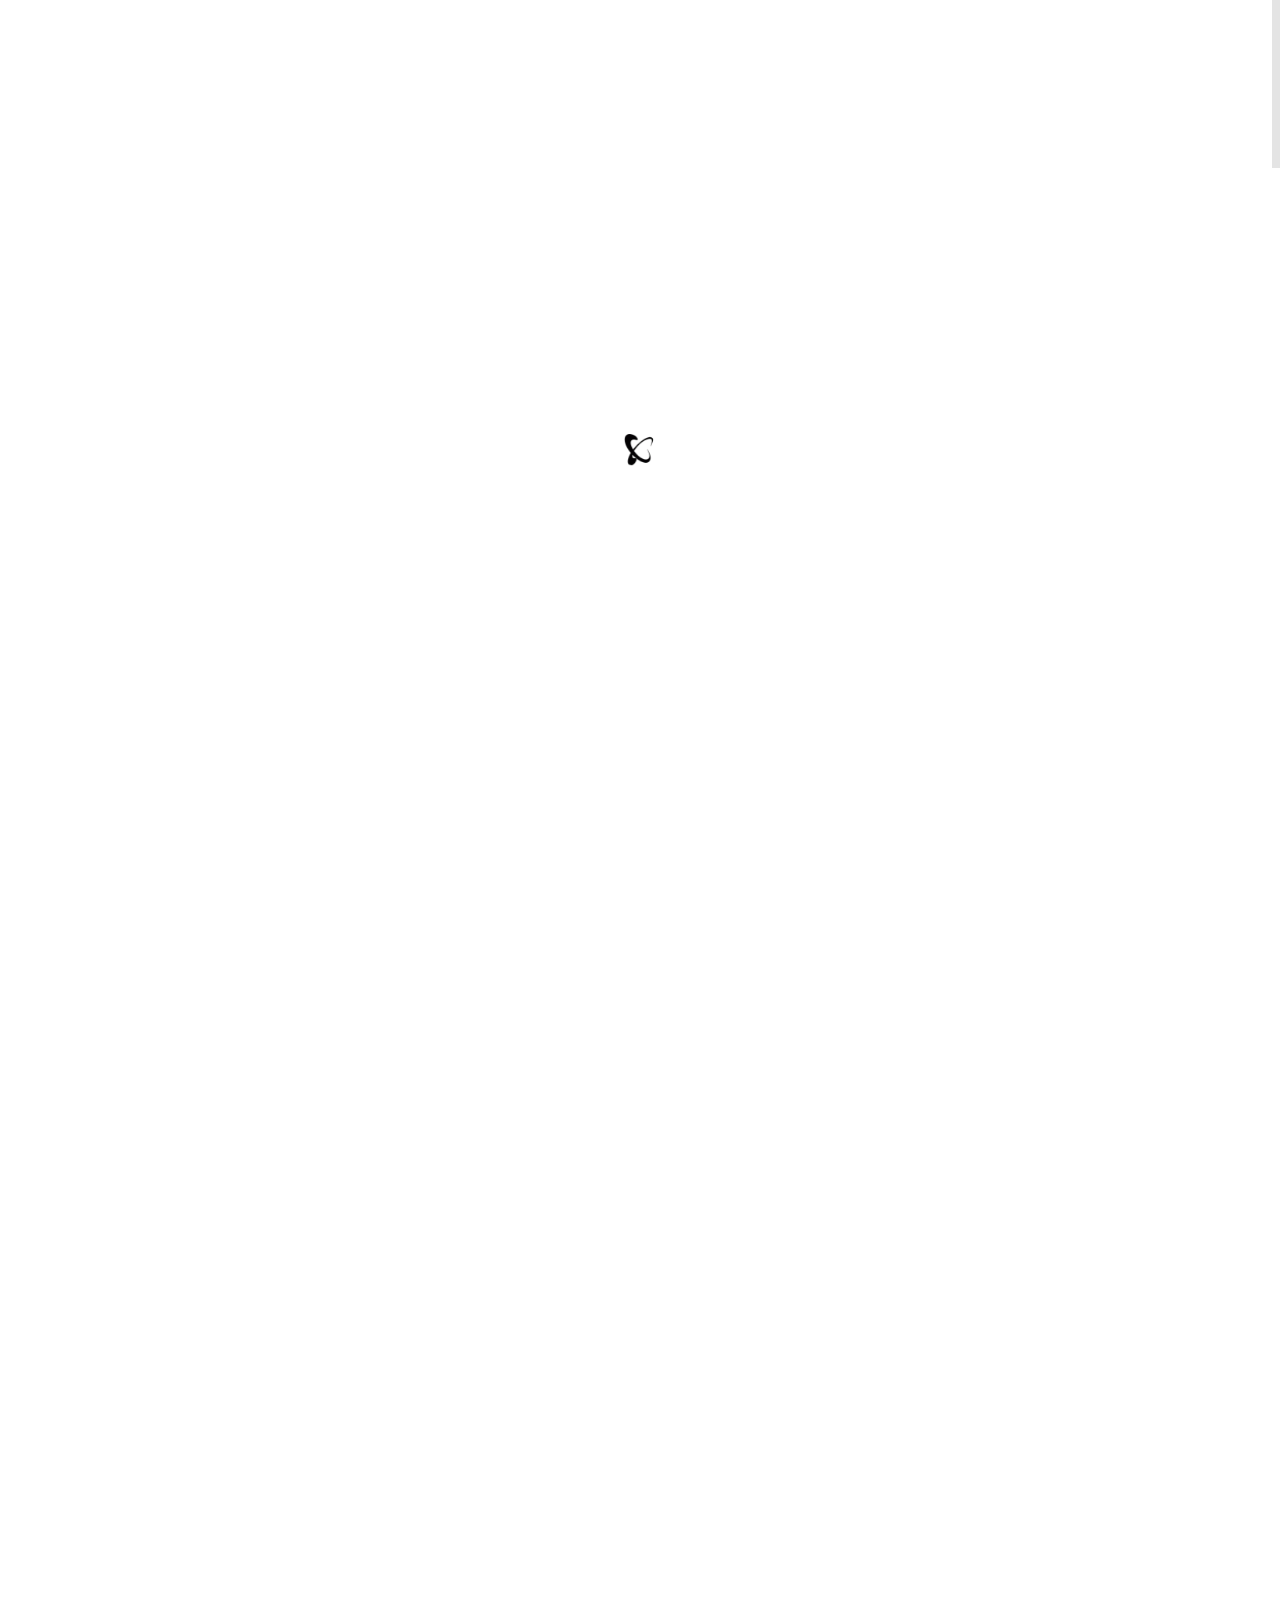
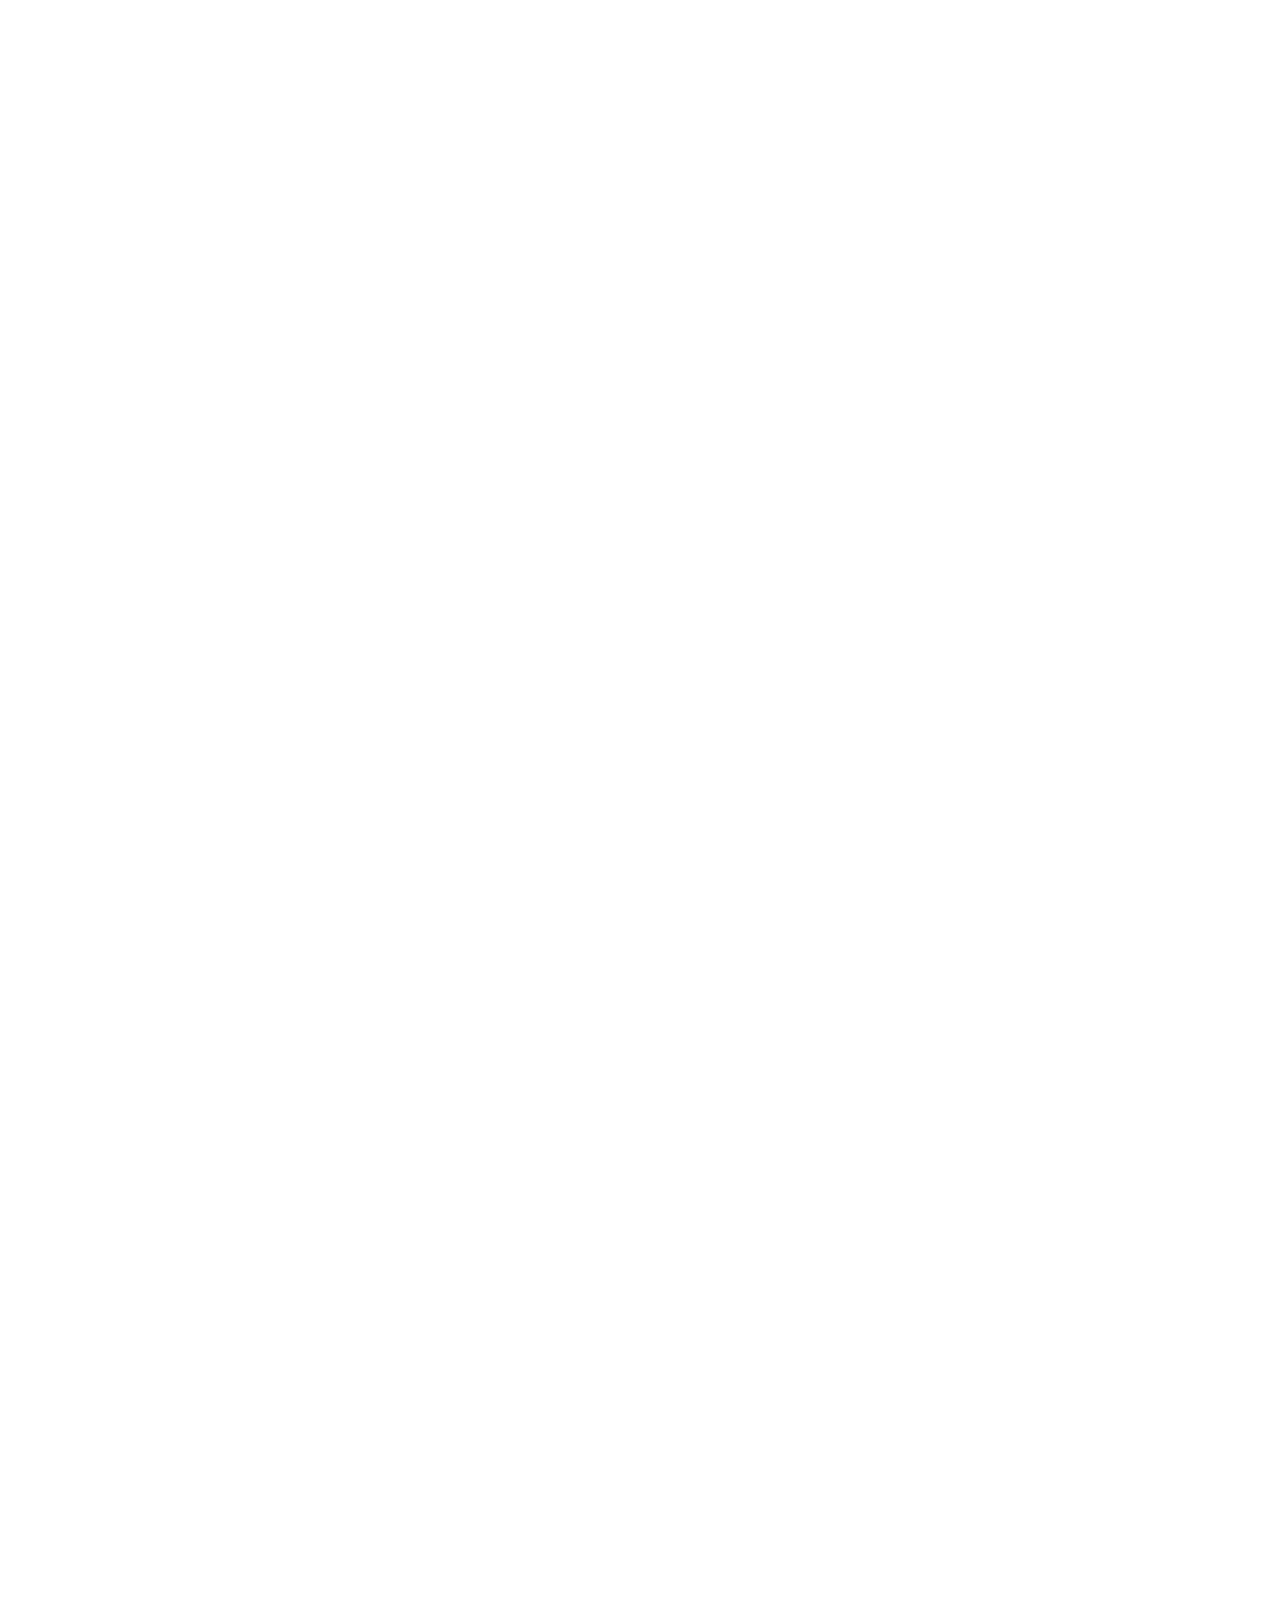
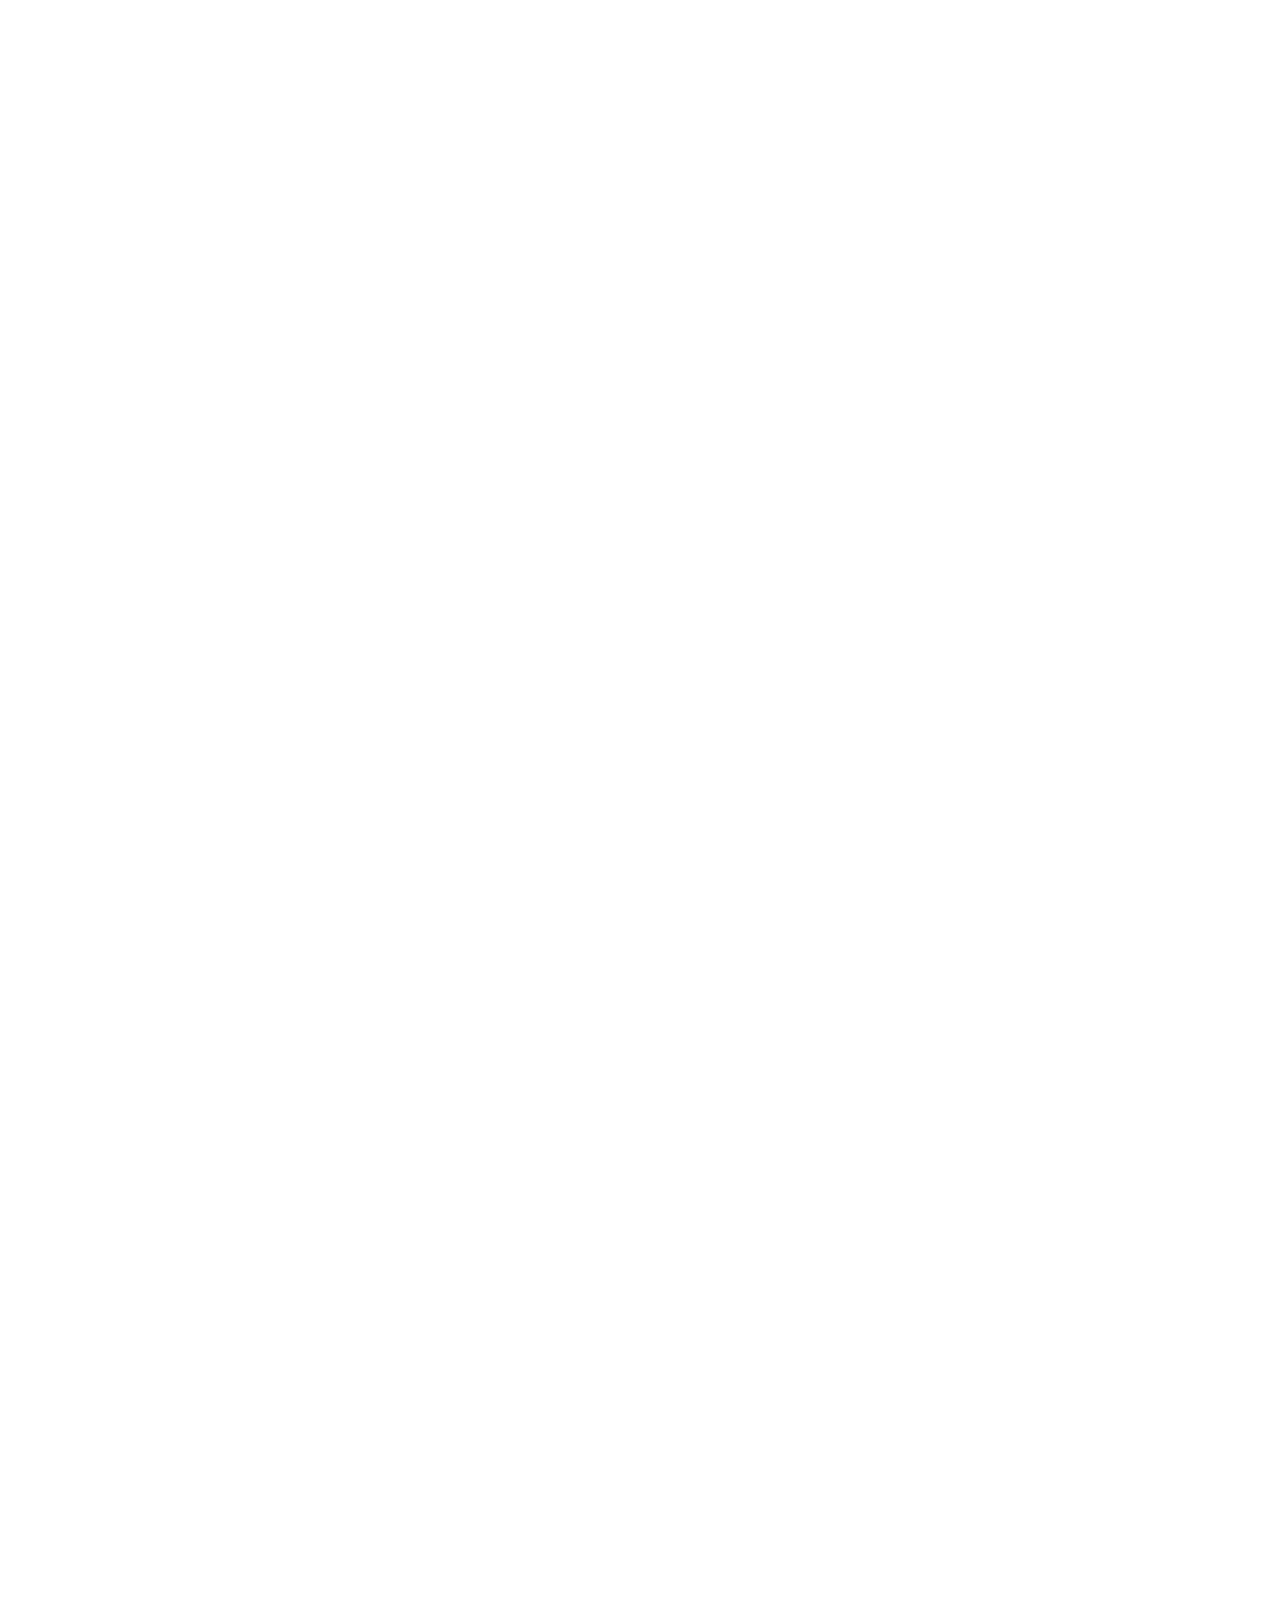
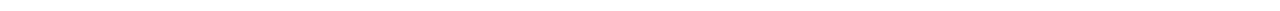
==== index.html @ 38842b43 "Teste" ====
<!DOCTYPE html>
<html lang="en">
<head>

	<meta charset="utf-8">
	<title>Sorriso e gay</title>
    <meta name="viewport" content="width=device-width, initial-scale=1.0">
	<meta name="description" content="">
	<meta name="author" content="">

	<link rel="shortcut icon" href="images/favicon.ico">

	<!-- CSS -->
	<link href="css/bootstrap.min.css" rel="stylesheet" type="text/css" />
	<link href="css/flexslider.css" rel="stylesheet" type="text/css" />
	<link href="css/prettyPhoto.css" rel="stylesheet" type="text/css" />
	<link href="css/animate.css" rel="stylesheet" type="text/css" media="all" />
    <link href="css/owl.carousel.css" rel="stylesheet">
	<link href="css/style.css" rel="stylesheet" type="text/css" />

	<!-- FONTS -->
	<link href='http://fonts.googleapis.com/css?family=Roboto:400,100,100italic,300,300italic,400italic,500italic,700,500,700italic,900,900italic' rel='stylesheet' type='text/css'>
	<link href="http://netdna.bootstrapcdn.com/font-awesome/4.0.3/css/font-awesome.css" rel="stylesheet">

	<!-- SCRIPTS -->
	<!--[if IE]><script src="http://html5shiv.googlecode.com/svn/trunk/html5.js"></script><![endif]-->
    <!--[if IE]><html class="ie" lang="en"> <![endif]-->

	<script src="js/jquery.min.js" type="text/javascript"></script>
	<script src="js/bootstrap.min.js" type="text/javascript"></script>
	<script src="js/jquery.prettyPhoto.js" type="text/javascript"></script>
	<script src="js/jquery.nicescroll.min.js" type="text/javascript"></script>
	<script src="js/superfish.min.js" type="text/javascript"></script>
	<script src="js/jquery.flexslider-min.js" type="text/javascript"></script>
	<script src="js/owl.carousel.js" type="text/javascript"></script>
	<script src="js/jquery.mb.YTPlayer.js" type="text/javascript"></script>
	<script src="js/animate.js" type="text/javascript"></script>
	<script src="js/jquery.BlackAndWhite.js"></script>
	<script src="js/myscript.js" type="text/javascript"></script>
	<script>

		//PrettyPhoto
		jQuery(document).ready(function() {
			$("a[rel^='prettyPhoto']").prettyPhoto();
		});

		//BlackAndWhite
		$(window).load(function(){
			$('.client_img').BlackAndWhite({
				hoverEffect : true, // default true
				// set the path to BnWWorker.js for a superfast implementation
				webworkerPath : false,
				// for the images with a fluid width and height
				responsive:true,
				// to invert the hover effect
				invertHoverEffect: false,
				// this option works only on the modern browsers ( on IE lower than 9 it remains always 1)
				intensity:1,
				speed: { //this property could also be just speed: value for both fadeIn and fadeOut
					fadeIn: 300, // 200ms for fadeIn animations
					fadeOut: 300 // 800ms for fadeOut animations
				},
				onImageReady:function(img) {
					// this callback gets executed anytime an image is converted
				}
			});
		});

	</script>

</head>
<body>

<!-- PRELOADER -->
<img id="preloader" src="images/preloader.gif" alt="" />
<!-- //PRELOADER -->
<div class="preloader_hide">

	<!-- PAGE -->
	<div id="page">

		<!-- HEADER -->
		<header>

			<!-- MENU BLOCK -->
			<div class="menu_block">

				<!-- CONTAINER -->
				<div class="container clearfix">

					<!-- LOGO -->
					<div class="logo pull-left">
						<a href="index.html" ><span class="b1">w</span><span class="b2">h</span><span class="b3">i</span><span class="b4">t</span><span class="b5">e</span></a>
					</div><!-- //LOGO -->

					<!-- SEARCH FORM -->
					<div id="search-form" class="pull-right">
						<form method="get" action="#">
							<input type="text" name="Search" value="Search" onFocus="if (this.value == 'Search') this.value = '';" onBlur="if (this.value == '') this.value = 'Search';" />
						</form>
					</div><!-- SEARCH FORM -->

					<!-- MENU -->
					<div class="pull-right">
						<nav class="navmenu center">
							<ul>
								<li class="first active scroll_btn"><a href="#home" >Home</a></li>
								<li class="scroll_btn"><a href="#about" >About Us</a></li>
								<li class="scroll_btn"><a href="#projects" >Projects</a></li>
								<li class="scroll_btn"><a href="#team" >Team</a></li>
								<li class="scroll_btn"><a href="#news" >News</a></li>
								<li class="scroll_btn last"><a href="#contacts" >Contacts</a></li>
								<li class="sub-menu">
									<a href="javascript:void(0);" >Pages</a>
									<ul>
										<li><a href="blog.html" >Blog</a></li>
										<li><a href="blog-post.html" >Blog Post</a></li>
										<li><a href="portfolio-post.html" >Portfolio Single Work</a></li>
									</ul>
								</li>
							</ul>
						</nav>
					</div><!-- //MENU -->
				</div><!-- //MENU BLOCK -->
			</div><!-- //CONTAINER -->
		</header><!-- //HEADER -->


		<!-- HOME -->
		<section id="home" class="padbot0">

			<!-- TOP SLIDER -->
			<div class="flexslider top_slider">
				<ul class="slides">
					<li class="slide1">
						<div class="flex_caption1">
							<p class="title1 captionDelay2 FromTop">Creative</p>
							<p class="title2 captionDelay4 FromTop">White</p>
							<p class="title3 captionDelay6 FromTop">Templates</p>
							<p class="title4 captionDelay7 FromBottom">The template is suitable for any company and the direction that appreciates style, purity and quality of the web site.</p>
						</div>
						<a class="slide_btn FromRight" href="javascript:void(0);" >Read More</a>
					<li class="slide2">
						<div class="flex_caption1">
							<p class="title1 captionDelay6 FromLeft">Responsive</p>
							<p class="title2 captionDelay4 FromLeft">Design</p>
							<p class="title3 captionDelay2 FromLeft">Theme</p>
							<p class="title4 captionDelay7 FromLeft">The template is suitable for any company and the direction that appreciates style, purity and quality of the web site.</p>
						</div>
						<a class="slide_btn FromRight" href="javascript:void(0);" >Read More</a>
					</li>
					<li class="slide3">
						<div class="flex_caption1">
							<p class="title1 captionDelay1 FromBottom">Amazing</p>
							<p class="title2 captionDelay2 FromBottom">Video</p>
							<p class="title3 captionDelay3 FromBottom">Background</p>
							<p class="title4 captionDelay5 FromBottom">The template is suitable for any company and the direction that appreciates style, purity and quality of the web site.</p>
						</div>
						<a class="slide_btn FromRight" href="javascript:void(0);" >Read More</a>
					</li>
				</ul>

				<!-- VIDEO BACKGROUND -->
              <a name="P2" class="player" id="P2" data-property="{videoURL:'HWcQ3LqBf6E',containment:'.top_slider',autoPlay:true, mute:true, startAt:0, opacity:1}"></a>
              <!-- //VIDEO BACKGROUND -->
			</div><!-- //TOP SLIDER -->
		</section><!-- //HOME -->


		<!-- ABOUT -->
		<section id="about">

			<!-- SERVICES -->
			<div class="services_block padbot40" data-appear-top-offset="-200" data-animated="fadeInUp">

				<!-- CONTAINER -->
				<div class="container">

					<!-- ROW -->
					<div class="row">
						<div class="col-lg-3 col-md-3 col-sm-6 col-xs-6 col-ss-12 margbot30">
							<a class="services_item" href="javascript:void(0);" >
								<p><b>Easy</b> Customize</p>
								<span>Quality and very comfortable design, does not hurt the eyes and pleasant to use.</span>
							</a>
						</div>
						<div class="col-lg-3 col-md-3 col-sm-6 col-xs-6 col-ss-12 margbot30">
							<a class="services_item" href="javascript:void(0);" >
								<p><b>Modern</b> Design</p>
								<span>Quality and unique design that meets all the requirements and trends of modern web design.</span>
							</a>
						</div>
						<div class="col-lg-3 col-md-3 col-sm-6 col-xs-6 col-ss-12 margbot30">
							<a class="services_item" href="javascript:void(0);" >
								<p><b>Responsive</b> Design</p>
								<span>Design that will be equally beautifully displayed on all your devices, tablet, smartphone or computer.</span>
							</a>
						</div>
						<div class="col-lg-3 col-md-3 col-sm-6 col-xs-6 col-ss-12 margbot30">
							<a class="services_item" href="javascript:void(0);" >
								<p><b>Free</b> Updates & Support</p>
								<span>Hour and great support template. You can always ask a question and we will help you.</span>
							</a>
						</div>
					</div><!-- //ROW -->
				</div><!-- //CONTAINER -->
			</div><!-- //SERVICES -->

			<!-- CLEAN CODE -->
			<div class="cleancode_block">

				<!-- CONTAINER -->
				<div class="container" data-appear-top-offset="-200" data-animated="fadeInUp">

					<!-- CASTOM TAB -->
					<div id="myTabContent" class="tab-content">
						<div class="tab-pane fade in active clearfix" id="tab1">
							<p class="title"><b>Clean</b> Code</p>
							<span>We tried to make very high-quality product and so our code is very neat and clean. Whatever anyone could improve and modify the template to your liking.</span>
						</div>
						<div class="tab-pane fade clearfix" id="tab2">
							<p class="title"><b>Technical</b> Support</p>
							<span>We tried to make very high-quality product and so our code is very neat and clean. Whatever anyone could improve and modify the template to your liking.</span>
						</div>
						<div class="tab-pane fade clearfix" id="tab3">
							<p class="title"><b>Responsive</b></p>
							<span>We tried to make very high-quality product and so our code is very neat and clean. Whatever anyone could improve and modify the template to your liking.</span>
						</div>
						<div class="tab-pane fade clearfix" id="tab4">
							<p class="title"><b>Documentation</b></p>
							<span>We tried to make very high-quality product and so our code is very neat and clean. Whatever anyone could improve and modify the template to your liking.</span>
						</div>
						<div class="tab-pane fade clearfix" id="tab5">
							<p class="title"><b>Quality</b></p>
							<span>We tried to make very high-quality product and so our code is very neat and clean. Whatever anyone could improve and modify the template to your liking.</span>
						</div>
						<div class="tab-pane fade clearfix" id="tab6">
							<p class="title"><b>Support</b></p>
							<span>We tried to make very high-quality product and so our code is very neat and clean. Whatever anyone could improve and modify the template to your liking.</span>
						</div>
					</div>
					<ul id="myTab" class="nav nav-tabs">
						<li class="active"><a class="i1" href="#tab1" data-toggle="tab" ><i></i><span>Clean Code</span></a></li>
						<li><a class="i2" href="#tab2" data-toggle="tab" ><i></i><span>Support</span></a></li>
						<li><a class="i3" href="#tab3" data-toggle="tab" ><i></i><span>Responsive</span></a></li>
						<li><a class="i4" href="#tab4" data-toggle="tab" ><i></i><span>Documentation</span></a></li>
						<li><a class="i5" href="#tab5" data-toggle="tab" ><i></i><span>Quality</span></a></li>
						<li><a class="i6" href="#tab6" data-toggle="tab" ><i></i><span>Support</span></a></li>
					</ul><!-- CASTOM TAB -->
				</div><!-- //CONTAINER -->
			</div><!-- //CLEAN CODE -->

			<!-- MULTI PURPOSE -->
			<div class="purpose_block">

				<!-- CONTAINER -->
				<div class="container">

					<!-- ROW -->
					<div class="row">

						<div class="col-lg-7 col-md-7 col-sm-7" data-appear-top-offset="-200" data-animated="fadeInLeft">
							<h2><b>Multi-purpose</b> WordPress Theme</h2>
							<p>We tried to make very high-quality product and so our code is very neat and clean. Whatever anyone could improve and modify the template to your liking.</p>
							<p>Sed ut perspiciatis unde omnis iste natus error sit voluptatem accusantium doloremque laudantium, totam rem aperiam, eaque ipsa quae ab illo inventore veritatis et quasi architecto beatae vitae dicta sunt explicabo.</p>
							<a class="btn btn-active" href="javascript:void(0);" ><span data-hover="Yes I want it">Byu This theme</span></a>
							<a class="btn" href="javascript:void(0);" >View more templates</a>
						</div>

						<div class="col-lg-5 col-md-5 col-sm-5 ipad_img_in" data-appear-top-offset="-200" data-animated="fadeInRight">
							<img class="ipad_img1" src="images/img1.png" alt="" />
						</div>
					</div><!-- //ROW -->
				</div><!-- //CONTAINER -->
			</div><!-- //MULTI PURPOSE -->
		</section><!-- //ABOUT -->


		<!-- PROJECTS -->
		<section id="projects" class="padbot20">

			<!-- CONTAINER -->
			<div class="container">
				<h2><b>Featured</b> Works</h2>
			</div><!-- //CONTAINER -->


			<div class="projects-wrapper" data-appear-top-offset="-200" data-animated="fadeInUp">
				<!-- PROJECTS SLIDER -->
				<div class="owl-demo owl-carousel projects_slider">

					<!-- work1 -->
					<div class="item">
						<div class="work_item">
							<div class="work_img">
								<img src="images/works/1.jpg" alt="" />
								<a class="zoom" href="images/works/1.jpg" rel="prettyPhoto[portfolio1]" ></a>
							</div>
							<div class="work_description">
								<div class="work_descr_cont">
									<a href="portfolio-post.html" >Ginger Beast</a>
									<span>17 March, 2041</span>
								</div>
							</div>
						</div>
					</div><!-- //work1 -->

					<!-- work2 -->
					<div class="item">
						<div class="work_item">
							<div class="work_img">
								<img src="images/works/2.jpg" alt="" />
								<a class="zoom" href="images/works/2.jpg" rel="prettyPhoto[portfolio1]" ></a>
							</div>
							<div class="work_description">
								<div class="work_descr_cont">
									<a href="portfolio-post.html" >Ginger Beast</a>
									<span>17 March, 2041</span>
								</div>
							</div>
						</div>
					</div><!-- //work2 -->

					<!-- work3 -->
					<div class="item">
						<div class="work_item">
							<div class="work_img">
								<img src="images/works/3.jpg" alt="" />
								<a class="zoom" href="images/works/3.jpg" rel="prettyPhoto[portfolio1]" ></a>
							</div>
							<div class="work_description">
								<div class="work_descr_cont">
									<a href="portfolio-post.html" >Ginger Beast</a>
									<span>17 March, 2041</span>
								</div>
							</div>
						</div>
					</div><!-- //work3 -->

					<!-- work4 -->
					<div class="item">
						<div class="work_item">
							<div class="work_img">
								<img src="images/works/4.jpg" alt="" />
								<a class="zoom" href="images/works/4.jpg" rel="prettyPhoto[portfolio1]" ></a>
							</div>
							<div class="work_description">
								<div class="work_descr_cont">
									<a href="portfolio-post.html" >Ginger Beast</a>
									<span>17 March, 2041</span>
								</div>
							</div>
						</div>
					</div><!-- //work4 -->

					<!-- work5 -->
					<div class="item">
						<div class="work_item">
							<div class="work_img">
								<img src="images/works/5.jpg" alt="" />
								<a class="zoom" href="images/works/5.jpg" rel="prettyPhoto[portfolio1]" ></a>
							</div>
							<div class="work_description">
								<div class="work_descr_cont">
									<a href="portfolio-post.html" >Ginger Beast</a>
									<span>17 March, 2041</span>
								</div>
							</div>
						</div>
					</div><!-- //work5 -->

					<!-- work6 -->
					<div class="item">
						<div class="work_item">
							<div class="work_img">
								<img src="images/works/6.jpg" alt="" />
								<a class="zoom" href="images/works/6.jpg" rel="prettyPhoto[portfolio1]" ></a>
							</div>
							<div class="work_description">
								<div class="work_descr_cont">
									<a href="portfolio-post.html" >Ginger Beast</a>
									<span>17 March, 2041</span>
								</div>
							</div>
						</div>
					</div><!-- //work6 -->

					<!-- work7 -->
					<div class="item">
						<div class="work_item">
							<div class="work_img">
								<img src="images/works/7.jpg" alt="" />
								<a class="zoom" href="images/works/7.jpg" rel="prettyPhoto[portfolio1]" ></a>
							</div>
							<div class="work_description">
								<div class="work_descr_cont">
									<a href="portfolio-post.html" >Ginger Beast</a>
									<span>17 March, 2041</span>
								</div>
							</div>
						</div>
					</div><!-- //work7 -->
				</div><!-- //PROJECTS SLIDER -->
			</div>


			<!-- OUR CLIENTS -->
			<div class="our_clients">

				<!-- CONTAINER -->
				<div class="container" data-appear-top-offset="-200" data-animated="fadeInUp">

					<!-- ROW -->
					<div class="row">
						<div class="col-lg-2 col-md-2 col-sm-2 client_img">
							<img src="images/clients/1.jpg" alt="" />
						</div>
						<div class="col-lg-2 col-md-2 col-sm-2 client_img">
							<img src="images/clients/2.jpg" alt="" />
						</div>
						<div class="col-lg-2 col-md-2 col-sm-2 client_img">
							<img src="images/clients/3.jpg" alt="" />
						</div>
						<div class="col-lg-2 col-md-2 col-sm-2 client_img">
							<img src="images/clients/4.jpg" alt="" />
						</div>
						<div class="col-lg-2 col-md-2 col-sm-2 client_img">
							<img src="images/clients/5.jpg" alt="" />
						</div>
						<div class="col-lg-2 col-md-2 col-sm-2 client_img">
							<img src="images/clients/6.jpg" alt="" />
						</div>
					</div><!-- //ROW -->
				</div><!-- CONTAINER -->
			</div><!-- //OUR CLIENTS -->
		</section><!-- //PROJECTS -->


		<!-- TEAM -->
		<section id="team">

			<!-- CONTAINER -->
			<div class="container">
				<h2><b>Our</b> Team</h2>

				<!-- ROW -->
				<div class="row" data-appear-top-offset="-200" data-animated="fadeInUp">

					<!-- TEAM SLIDER -->
					<div class="owl-demo owl-carousel team_slider">

						<!-- crewman1 -->
						<div class="item">
							<div class="crewman_item">
								<div class="crewman">
									<img src="images/team/1.jpg" alt="" />
								</div>
								<div class="crewman_descr center">
									<div class="crewman_descr_cont">
										<p>Sarah Brown</p>
										<span>Director</span>
									</div>
								</div>
								<div class="crewman_social">
									<a href="javascript:void(0);" ><i class="fa fa-twitter"></i></a>
									<a href="javascript:void(0);" ><i class="fa fa-facebook-square"></i></a>
								</div>
							</div>
						</div><!-- crewman1 -->

						<!-- crewman2 -->
						<div class="item">
							<div class="crewman_item">
								<div class="crewman">
									<img src="images/team/2.jpg" alt="" />
								</div>
								<div class="crewman_descr center">
									<div class="crewman_descr_cont">
										<p>David Jones</p>
										<span>Creative Director</span>
									</div>
								</div>
								<div class="crewman_social">
									<a href="javascript:void(0);" ><i class="fa fa-google-plus"></i></a>
									<a href="javascript:void(0);" ><i class="fa fa-twitter"></i></a>
									<a href="javascript:void(0);" ><i class="fa fa-facebook-square"></i></a>
								</div>
							</div>
						</div><!-- crewman1 -->

						<!-- crewman3 -->
						<div class="item">
							<div class="crewman_item">
								<div class="crewman">
									<img src="images/team/3.jpg" alt="" />
								</div>
								<div class="crewman_descr center">
									<div class="crewman_descr_cont">
										<p>Kate Smith</p>
										<span>Manager</span>
									</div>
								</div>
								<div class="crewman_social">
									<a href="javascript:void(0);" ><i class="fa fa-twitter"></i></a>
									<a href="javascript:void(0);" ><i class="fa fa-facebook-square"></i></a>
								</div>
							</div>
						</div><!-- crewman3 -->

						<!-- crewman4 -->
						<div class="item">
							<div class="crewman_item">
								<div class="crewman">
									<img src="images/team/4.jpg" alt="" />
								</div>
								<div class="crewman_descr center">
									<div class="crewman_descr_cont">
										<p>Peter Parker</p>
										<span>Manager</span>
									</div>
								</div>
								<div class="crewman_social">
									<a href="javascript:void(0);" ><i class="fa fa-twitter"></i></a>
									<a href="javascript:void(0);" ><i class="fa fa-facebook-square"></i></a>
								</div>
							</div>
						</div><!-- crewman4 -->

						<!-- crewman5 -->
						<div class="item">
							<div class="crewman_item">
								<div class="crewman">
									<img src="images/team/5.jpg" alt="" />
								</div>
								<div class="crewman_descr center">
									<div class="crewman_descr_cont">
										<p>Jim Moss</p>
										<span>Designer</span>
									</div>
								</div>
								<div class="crewman_social">
									<a href="javascript:void(0);" ><i class="fa fa-google-plus"></i></a>
									<a href="javascript:void(0);" ><i class="fa fa-twitter"></i></a>
									<a href="javascript:void(0);" ><i class="fa fa-facebook-square"></i></a>
								</div>
							</div>
						</div><!-- crewman5 -->

						<!-- crewman6 -->
						<div class="item">
							<div class="crewman_item">
								<div class="crewman">
									<img src="images/team/6.jpg" alt="" />
								</div>
								<div class="crewman_descr center">
									<div class="crewman_descr_cont">
										<p>John Marks</p>
										<span>Designer</span>
									</div>
								</div>
								<div class="crewman_social">
									<a href="javascript:void(0);" ><i class="fa fa-twitter"></i></a>
									<a href="javascript:void(0);" ><i class="fa fa-facebook-square"></i></a>
								</div>
							</div>
						</div><!-- crewman6 -->

						<!-- crewman7 -->
						<div class="item">
							<div class="crewman_item">
								<div class="crewman">
									<img src="images/team/7.jpg" alt="" />
								</div>
								<div class="crewman_descr center">
									<div class="crewman_descr_cont">
										<p>Joe Mades</p>
										<span>Developer</span>
									</div>
								</div>
								<div class="crewman_social">
									<a href="javascript:void(0);" ><i class="fa fa-twitter"></i></a>
									<a href="javascript:void(0);" ><i class="fa fa-facebook-square"></i></a>
								</div>
							</div>
						</div><!-- crewman7 -->

						<!-- crewman8 -->
						<div class="item">
							<div class="crewman_item">
								<div class="crewman">
									<img src="images/team/8.jpg" alt="" />
								</div>
								<div class="crewman_descr center">
									<div class="crewman_descr_cont">
										<p>Julia Anderson</p>
										<span>Developer</span>
									</div>
								</div>
								<div class="crewman_social">
									<a href="javascript:void(0);" ><i class="fa fa-google-plus"></i></a>
									<a href="javascript:void(0);" ><i class="fa fa-twitter"></i></a>
									<a href="javascript:void(0);" ><i class="fa fa-facebook-square"></i></a>
								</div>
							</div>
						</div><!-- crewman8 -->
					</div><!-- TEAM SLIDER -->
				</div><!-- //ROW -->
			</div><!-- //CONTAINER -->
		</section><!-- //TEAM -->


		<!-- NEWS -->
		<section id="news">

			<!-- CONTAINER -->
			<div class="container">
				<h2><b>Clients</b> say about us</h2>

				<!-- TESTIMONIALS -->
				<div class="testimonials" data-appear-top-offset="-200" data-animated="fadeInUp">

					<!-- TESTIMONIALS SLIDER -->
					<div class="owl-demo owl-carousel testim_slider">

						<!-- TESTIMONIAL1 -->
						<div class="item">
							<div class="testim_content">“There is nothing scary in the darkness, if you encounter it face-to-face. The inevitable price we pay for our happiness is eternal fear to lose it. When you start thinking a lot about your past, it becomes your present and you can't see your future without it.”</div>
							<div class="testim_author">—  Anna Balashova, <b>Philosopher</b></div>
						</div><!-- TESTIMONIAL1 -->

						<!-- TESTIMONIAL2 -->
						<div class="item">
							<div class="testim_content">“There is nothing scary in the darkness, if you encounter it face-to-face. The inevitable price we pay for our happiness is eternal fear to lose it. When you start thinking a lot about your past, it becomes your present and you can't see your future without it.”</div>
							<div class="testim_author">—  Anna Balashova, <b>Philosopher</b></div>
						</div><!-- TESTIMONIAL2 -->

						<!-- TESTIMONIAL3 -->
						<div class="item">
							<div class="testim_content">“There is nothing scary in the darkness, if you encounter it face-to-face. The inevitable price we pay for our happiness is eternal fear to lose it. When you start thinking a lot about your past, it becomes your present and you can't see your future without it.”</div>
							<div class="testim_author">—  Anna Balashova, <b>Philosopher</b></div>
						</div><!-- TESTIMONIAL3 -->
					</div><!-- TESTIMONIALS SLIDER -->
				</div><!-- //TESTIMONIALS -->

				<!-- RECENT POSTS -->
				<div class="row recent_posts" data-appear-top-offset="-200" data-animated="fadeInUp">
					<div class="col-lg-4 col-md-4 col-sm-4 padbot30 post_item_block">
						<div class="post_item">
							<div class="post_item_img">
								<img src="images/blog/1.jpg" alt="" />
								<a class="link" href="blog-post.html" ></a>
							</div>
							<div class="post_item_content">
								<a class="title" href="blog-post.html" >Inteligent Transitions In UX Design</a>
								<ul class="post_item_inf">
									<li><a href="javascript:void(0);" >Anna</a> |</li>
									<li><a href="javascript:void(0);" >Photography</a> |</li>
									<li><a href="javascript:void(0);" >10 Comments</a></li>
								</ul>
							</div>
						</div>
					</div>
					<div class="col-lg-4 col-md-4 col-sm-4 padbot30 post_item_block">
						<div class="post_item">
							<div class="post_item_img">
								<img src="images/blog/2.jpg" alt="" />
								<a class="link" href="blog-post.html"></a>
							</div>
							<div class="post_item_content">
								<a class="title" href="blog-post.html" >Recent trends in storytelling</a>
								<ul class="post_item_inf">
									<li><a href="javascript:void(0);" >Anna</a> |</li>
									<li><a href="javascript:void(0);" >Web Design</a> |</li>
									<li><a href="javascript:void(0);" >No comment</a></li>
								</ul>
							</div>
						</div>
					</div>
					<div class="col-lg-4 col-md-4 col-sm-4 padbot30 post_item_block">
						<div class="post_item">
							<div class="post_item_img">
								<img src="images/blog/3.jpg" alt="" />
								<a class="link" href="blog-post.html"></a>
							</div>
							<div class="post_item_content">
								<a class="title" href="blog-post.html" >Supernatural FX Showreel</a>
								<ul class="post_item_inf">
									<li><a href="javascript:void(0);" >Anna</a> |</li>
									<li><a href="javascript:void(0);" >Creative</a> |</li>
									<li><a href="javascript:void(0);" >3 Comments</a></li>
								</ul>
							</div>
						</div>
					</div>
				</div><!-- RECENT POSTS -->
			</div><!-- //CONTAINER -->
		</section><!-- //NEWS -->
	</div><!-- //PAGE -->

	<!-- CONTACTS -->
	<section id="contacts">
	</section><!-- //CONTACTS -->

	<!-- FOOTER -->
	<footer>

		<!-- CONTAINER -->
		<div class="container">

			<!-- ROW -->
			<div class="row" data-appear-top-offset="-200" data-animated="fadeInUp">

				<div class="col-lg-4 col-md-4 col-sm-6 padbot30">
					<h4><b>Featured</b> posts</h4>
					<div class="recent_posts_small clearfix">
						<div class="post_item_img_small">
							<img src="images/blog/1.jpg" alt="" />
						</div>
						<div class="post_item_content_small">
							<a class="title" href="blog.html" >As we have developed a unique layout template</a>
							<ul class="post_item_inf_small">
								<li>10 January 2014</li>
							</ul>
						</div>
					</div>
					<div class="recent_posts_small clearfix">
						<div class="post_item_img_small">
							<img src="images/blog/2.jpg" alt="" />
						</div>
						<div class="post_item_content_small">
							<a class="title" href="blog.html" >How much is to develop a design for the game?</a>
							<ul class="post_item_inf_small">
								<li>14 January 2014</li>
							</ul>
						</div>
					</div>
					<div class="recent_posts_small clearfix">
						<div class="post_item_img_small">
							<img src="images/blog/3.jpg" alt="" />
						</div>
						<div class="post_item_content_small">
							<a class="title" href="blog.html" >How to pump designer</a>
							<ul class="post_item_inf_small">
								<li>21 December 2013</li>
							</ul>
						</div>
					</div>
				</div>

				<div class="col-lg-4 col-md-4 col-sm-6 padbot30 foot_about_block">
					<h4><b>About</b> us</h4>
					<p>We value people over profits, quality over quantity, and keeping it real. As such, we deliver an unmatched working relationship with our clients.</p>
					<p>Our team is intentionally small, eclectic, and skilled; with our in-house expertise, we provide sharp and</p>
					<ul class="social">
						<li><a href="javascript:void(0);" ><i class="fa fa-twitter"></i></a></li>
						<li><a href="javascript:void(0);" ><i class="fa fa-facebook"></i></a></li>
						<li><a href="javascript:void(0);" ><i class="fa fa-google-plus"></i></a></li>
						<li><a href="javascript:void(0);" ><i class="fa fa-pinterest-square"></i></a></li>
						<li><a href="javascript:void(0);" ><i class="map_show fa fa-map-marker"></i></a></li>
					</ul>
				</div>

				<div class="respond_clear"></div>

				<div class="col-lg-4 col-md-4 padbot30">
					<h4><b>Contacts</b> Us</h4>

					<!-- CONTACT FORM -->
					<div class="span9 contact_form">
						<div id="note"></div>
						<div id="fields">
							<form id="contact-form-face" class="clearfix" action="#">
								<input type="text" name="name" value="Name" onFocus="if (this.value == 'Name') this.value = '';" onBlur="if (this.value == '') this.value = 'Name';" />
								<textarea name="message" onFocus="if (this.value == 'Message') this.value = '';" onBlur="if (this.value == '') this.value = 'Message';">Message</textarea>
								<input class="contact_btn" type="submit" value="Send message" />
							</form>
						</div>
					</div><!-- //CONTACT FORM -->
				</div>
			</div><!-- //ROW -->
			<div class="row copyright">
				<div class="col-lg-12 text-center">

				 <p>Crafted with <i class="fa fa-heart"></i>, <a href="http://designscrazed.org/" >Designscrazed</a></p>
				</div>

			</div><!-- //ROW -->
		</div><!-- //CONTAINER -->
	</footer><!-- //FOOTER -->


	<!-- MAP -->
	<div id="map">
		<a class="map_hide" href="javascript:void(0);" ><i class="fa fa-angle-right"></i><i class="fa fa-angle-left"></i></a>
		<iframe src="http://maps.google.com/maps?f=q&amp;give%20a%20hand=s_q&amp;hl=en&amp;geocode=&amp;q=london&amp;sll=37.0625,-95.677068&amp;sspn=42.631141,90.263672&amp;ie=UTF8&amp;hq=&amp;hnear=London,+United+Kingdom&amp;ll=51.500141,-0.126257&amp;spn=0.026448,0.039396&amp;z=14&amp;output=embed" ></iframe>
	</div><!-- //MAP -->

</div>
</body>
</html>
---- css/prettyPhoto.css ----
div.pp_default .pp_top,div.pp_default .pp_top .pp_middle,div.pp_default .pp_top .pp_left,div.pp_default .pp_top .pp_right,div.pp_default .pp_bottom,div.pp_default .pp_bottom .pp_left,div.pp_default .pp_bottom .pp_middle,div.pp_default .pp_bottom .pp_right{height:13px}
div.pp_default .pp_top .pp_left{background:url(../images/prettyPhoto/default/sprite.png) -78px -93px no-repeat}
div.pp_default .pp_top .pp_middle{background:url(../images/prettyPhoto/default/sprite_x.png) top left repeat-x}
div.pp_default .pp_top .pp_right{background:url(../images/prettyPhoto/default/sprite.png) -112px -93px no-repeat}
div.pp_default .pp_content .ppt{color:#f8f8f8}
div.pp_default .pp_content_container .pp_left{background:url(../images/prettyPhoto/default/sprite_y.png) -7px 0 repeat-y;padding-left:13px}
div.pp_default .pp_content_container .pp_right{background:url(../images/prettyPhoto/default/sprite_y.png) top right repeat-y;padding-right:13px}
div.pp_default .pp_next:hover{background:url(../images/prettyPhoto/default/sprite_next.png) center right no-repeat;cursor:pointer}
div.pp_default .pp_previous:hover{background:url(../images/prettyPhoto/default/sprite_prev.png) center left no-repeat;cursor:pointer}
div.pp_default .pp_expand{background:url(../images/prettyPhoto/default/sprite.png) 0 -29px no-repeat;cursor:pointer;width:28px;height:28px}
div.pp_default .pp_expand:hover{background:url(../images/prettyPhoto/default/sprite.png) 0 -56px no-repeat;cursor:pointer}
div.pp_default .pp_contract{background:url(../images/prettyPhoto/default/sprite.png) 0 -84px no-repeat;cursor:pointer;width:28px;height:28px}
div.pp_default .pp_contract:hover{background:url(../images/prettyPhoto/default/sprite.png) 0 -113px no-repeat;cursor:pointer}
div.pp_default .pp_close{width:30px;height:30px;background:url(../images/prettyPhoto/default/sprite.png) 2px 1px no-repeat;cursor:pointer}
div.pp_default .pp_gallery ul li a{background:url(../images/prettyPhoto/default/default_thumb.png) center center #f8f8f8;border:1px solid #aaa}
div.pp_default .pp_social{margin-top:7px}
div.pp_default .pp_gallery a.pp_arrow_previous,div.pp_default .pp_gallery a.pp_arrow_next{position:static;left:auto}
div.pp_default .pp_nav .pp_play,div.pp_default .pp_nav .pp_pause{background:url(../images/prettyPhoto/default/sprite.png) -51px 1px no-repeat;height:30px;width:30px}
div.pp_default .pp_nav .pp_pause{background-position:-51px -29px}
div.pp_default a.pp_arrow_previous,div.pp_default a.pp_arrow_next{background:url(../images/prettyPhoto/default/sprite.png) -31px -3px no-repeat;height:20px;width:20px;margin:4px 0 0}
div.pp_default a.pp_arrow_next{left:52px;background-position:-82px -3px}
div.pp_default .pp_content_container .pp_details{margin-top:5px}
div.pp_default .pp_nav{clear:none;height:30px;width:110px;position:relative}
div.pp_default .pp_nav .currentTextHolder{font-family:Georgia;font-style:italic;color:#999;font-size:11px;left:75px;line-height:25px;position:absolute;top:2px;margin:0;padding:0 0 0 10px}
div.pp_default .pp_close:hover,div.pp_default .pp_nav .pp_play:hover,div.pp_default .pp_nav .pp_pause:hover,div.pp_default .pp_arrow_next:hover,div.pp_default .pp_arrow_previous:hover{opacity:0.7}
div.pp_default .pp_description{font-size:11px;font-weight:700;line-height:14px;margin:5px 50px 5px 0}
div.pp_default .pp_bottom .pp_left{background:url(../images/prettyPhoto/default/sprite.png) -78px -127px no-repeat}
div.pp_default .pp_bottom .pp_middle{background:url(../images/prettyPhoto/default/sprite_x.png) bottom left repeat-x}
div.pp_default .pp_bottom .pp_right{background:url(../images/prettyPhoto/default/sprite.png) -112px -127px no-repeat}
div.pp_default .pp_loaderIcon{background:url(../images/prettyPhoto/default/loader.gif) center center no-repeat}
div.light_rounded .pp_top .pp_left{background:url(../images/prettyPhoto/light_rounded/sprite.png) -88px -53px no-repeat}
div.light_rounded .pp_top .pp_right{background:url(../images/prettyPhoto/light_rounded/sprite.png) -110px -53px no-repeat}
div.light_rounded .pp_next:hover{background:url(../images/prettyPhoto/light_rounded/btnNext.png) center right no-repeat;cursor:pointer}
div.light_rounded .pp_previous:hover{background:url(../images/prettyPhoto/light_rounded/btnPrevious.png) center left no-repeat;cursor:pointer}
div.light_rounded .pp_expand{background:url(../images/prettyPhoto/light_rounded/sprite.png) -31px -26px no-repeat;cursor:pointer}
div.light_rounded .pp_expand:hover{background:url(../images/prettyPhoto/light_rounded/sprite.png) -31px -47px no-repeat;cursor:pointer}
div.light_rounded .pp_contract{background:url(../images/prettyPhoto/light_rounded/sprite.png) 0 -26px no-repeat;cursor:pointer}
div.light_rounded .pp_contract:hover{background:url(../images/prettyPhoto/light_rounded/sprite.png) 0 -47px no-repeat;cursor:pointer}
div.light_rounded .pp_close{width:75px;height:22px;background:url(../images/prettyPhoto/light_rounded/sprite.png) -1px -1px no-repeat;cursor:pointer}
div.light_rounded .pp_nav .pp_play{background:url(../images/prettyPhoto/light_rounded/sprite.png) -1px -100px no-repeat;height:15px;width:14px}
div.light_rounded .pp_nav .pp_pause{background:url(../images/prettyPhoto/light_rounded/sprite.png) -24px -100px no-repeat;height:15px;width:14px}
div.light_rounded .pp_arrow_previous{background:url(../images/prettyPhoto/light_rounded/sprite.png) 0 -71px no-repeat}
div.light_rounded .pp_arrow_next{background:url(../images/prettyPhoto/light_rounded/sprite.png) -22px -71px no-repeat}
div.light_rounded .pp_bottom .pp_left{background:url(../images/prettyPhoto/light_rounded/sprite.png) -88px -80px no-repeat}
div.light_rounded .pp_bottom .pp_right{background:url(../images/prettyPhoto/light_rounded/sprite.png) -110px -80px no-repeat}
div.dark_rounded .pp_top .pp_left{background:url(../images/prettyPhoto/dark_rounded/sprite.png) -88px -53px no-repeat}
div.dark_rounded .pp_top .pp_right{background:url(../images/prettyPhoto/dark_rounded/sprite.png) -110px -53px no-repeat}
div.dark_rounded .pp_content_container .pp_left{background:url(../images/prettyPhoto/dark_rounded/contentPattern.png) top left repeat-y}
div.dark_rounded .pp_content_container .pp_right{background:url(../images/prettyPhoto/dark_rounded/contentPattern.png) top right repeat-y}
div.dark_rounded .pp_next:hover{background:url(../images/prettyPhoto/dark_rounded/btnNext.png) center right no-repeat;cursor:pointer}
div.dark_rounded .pp_previous:hover{background:url(../images/prettyPhoto/dark_rounded/btnPrevious.png) center left no-repeat;cursor:pointer}
div.dark_rounded .pp_expand{background:url(../images/prettyPhoto/dark_rounded/sprite.png) -31px -26px no-repeat;cursor:pointer}
div.dark_rounded .pp_expand:hover{background:url(../images/prettyPhoto/dark_rounded/sprite.png) -31px -47px no-repeat;cursor:pointer}
div.dark_rounded .pp_contract{background:url(../images/prettyPhoto/dark_rounded/sprite.png) 0 -26px no-repeat;cursor:pointer}
div.dark_rounded .pp_contract:hover{background:url(../images/prettyPhoto/dark_rounded/sprite.png) 0 -47px no-repeat;cursor:pointer}
div.dark_rounded .pp_close{width:75px;height:22px;background:url(../images/prettyPhoto/dark_rounded/sprite.png) -1px -1px no-repeat;cursor:pointer}
div.dark_rounded .pp_description{margin-right:85px;color:#fff}
div.dark_rounded .pp_nav .pp_play{background:url(../images/prettyPhoto/dark_rounded/sprite.png) -1px -100px no-repeat;height:15px;width:14px}
div.dark_rounded .pp_nav .pp_pause{background:url(../images/prettyPhoto/dark_rounded/sprite.png) -24px -100px no-repeat;height:15px;width:14px}
div.dark_rounded .pp_arrow_previous{background:url(../images/prettyPhoto/dark_rounded/sprite.png) 0 -71px no-repeat}
div.dark_rounded .pp_arrow_next{background:url(../images/prettyPhoto/dark_rounded/sprite.png) -22px -71px no-repeat}
div.dark_rounded .pp_bottom .pp_left{background:url(../images/prettyPhoto/dark_rounded/sprite.png) -88px -80px no-repeat}
div.dark_rounded .pp_bottom .pp_right{background:url(../images/prettyPhoto/dark_rounded/sprite.png) -110px -80px no-repeat}
div.dark_rounded .pp_loaderIcon{background:url(../images/prettyPhoto/dark_rounded/loader.gif) center center no-repeat}
div.dark_square .pp_left,div.dark_square .pp_middle,div.dark_square .pp_right,div.dark_square .pp_content{background:#000}
div.dark_square .pp_description{color:#fff;margin:0 85px 0 0}
div.dark_square .pp_loaderIcon{background:url(../images/prettyPhoto/dark_square/loader.gif) center center no-repeat}
div.dark_square .pp_expand{background:url(../images/prettyPhoto/dark_square/sprite.png) -31px -26px no-repeat;cursor:pointer}
div.dark_square .pp_expand:hover{background:url(../images/prettyPhoto/dark_square/sprite.png) -31px -47px no-repeat;cursor:pointer}
div.dark_square .pp_contract{background:url(../images/prettyPhoto/dark_square/sprite.png) 0 -26px no-repeat;cursor:pointer}
div.dark_square .pp_contract:hover{background:url(../images/prettyPhoto/dark_square/sprite.png) 0 -47px no-repeat;cursor:pointer}
div.dark_square .pp_close{width:75px;height:22px;background:url(../images/prettyPhoto/dark_square/sprite.png) -1px -1px no-repeat;cursor:pointer}
div.dark_square .pp_nav{clear:none}
div.dark_square .pp_nav .pp_play{background:url(../images/prettyPhoto/dark_square/sprite.png) -1px -100px no-repeat;height:15px;width:14px}
div.dark_square .pp_nav .pp_pause{background:url(../images/prettyPhoto/dark_square/sprite.png) -24px -100px no-repeat;height:15px;width:14px}
div.dark_square .pp_arrow_previous{background:url(../images/prettyPhoto/dark_square/sprite.png) 0 -71px no-repeat}
div.dark_square .pp_arrow_next{background:url(../images/prettyPhoto/dark_square/sprite.png) -22px -71px no-repeat}
div.dark_square .pp_next:hover{background:url(../images/prettyPhoto/dark_square/btnNext.png) center right no-repeat;cursor:pointer}
div.dark_square .pp_previous:hover{background:url(../images/prettyPhoto/dark_square/btnPrevious.png) center left no-repeat;cursor:pointer}
div.light_square .pp_expand{background:url(../images/prettyPhoto/light_square/sprite.png) -31px -26px no-repeat;cursor:pointer}
div.light_square .pp_expand:hover{background:url(../images/prettyPhoto/light_square/sprite.png) -31px -47px no-repeat;cursor:pointer}
div.light_square .pp_contract{background:url(../images/prettyPhoto/light_square/sprite.png) 0 -26px no-repeat;cursor:pointer}
div.light_square .pp_contract:hover{background:url(../images/prettyPhoto/light_square/sprite.png) 0 -47px no-repeat;cursor:pointer}
div.light_square .pp_close{width:75px;height:22px;background:url(../images/prettyPhoto/light_square/sprite.png) -1px -1px no-repeat;cursor:pointer}
div.light_square .pp_nav .pp_play{background:url(../images/prettyPhoto/light_square/sprite.png) -1px -100px no-repeat;height:15px;width:14px}
div.light_square .pp_nav .pp_pause{background:url(../images/prettyPhoto/light_square/sprite.png) -24px -100px no-repeat;height:15px;width:14px}
div.light_square .pp_arrow_previous{background:url(../images/prettyPhoto/light_square/sprite.png) 0 -71px no-repeat}
div.light_square .pp_arrow_next{background:url(../images/prettyPhoto/light_square/sprite.png) -22px -71px no-repeat}
div.light_square .pp_next:hover{background:url(../images/prettyPhoto/light_square/btnNext.png) center right no-repeat;cursor:pointer}
div.light_square .pp_previous:hover{background:url(../images/prettyPhoto/light_square/btnPrevious.png) center left no-repeat;cursor:pointer}
div.facebook .pp_top .pp_left{background:url(../images/prettyPhoto/facebook/sprite.png) -88px -53px no-repeat}
div.facebook .pp_top .pp_middle{background:url(../images/prettyPhoto/facebook/contentPatternTop.png) top left repeat-x}
div.facebook .pp_top .pp_right{background:url(../images/prettyPhoto/facebook/sprite.png) -110px -53px no-repeat}
div.facebook .pp_content_container .pp_left{background:url(../images/prettyPhoto/facebook/contentPatternLeft.png) top left repeat-y}
div.facebook .pp_content_container .pp_right{background:url(../images/prettyPhoto/facebook/contentPatternRight.png) top right repeat-y}
div.facebook .pp_expand{background:url(../images/prettyPhoto/facebook/sprite.png) -31px -26px no-repeat;cursor:pointer}
div.facebook .pp_expand:hover{background:url(../images/prettyPhoto/facebook/sprite.png) -31px -47px no-repeat;cursor:pointer}
div.facebook .pp_contract{background:url(../images/prettyPhoto/facebook/sprite.png) 0 -26px no-repeat;cursor:pointer}
div.facebook .pp_contract:hover{background:url(../images/prettyPhoto/facebook/sprite.png) 0 -47px no-repeat;cursor:pointer}
div.facebook .pp_close{width:22px;height:22px;background:url(../images/prettyPhoto/facebook/sprite.png) -1px -1px no-repeat;cursor:pointer}
div.facebook .pp_description{margin:0 37px 0 0}
div.facebook .pp_loaderIcon{background:url(../images/prettyPhoto/facebook/loader.gif) center center no-repeat}
div.facebook .pp_arrow_previous{background:url(../images/prettyPhoto/facebook/sprite.png) 0 -71px no-repeat;height:22px;margin-top:0;width:22px}
div.facebook .pp_arrow_previous.disabled{background-position:0 -96px;cursor:default}
div.facebook .pp_arrow_next{background:url(../images/prettyPhoto/facebook/sprite.png) -32px -71px no-repeat;height:22px;margin-top:0;width:22px}
div.facebook .pp_arrow_next.disabled{background-position:-32px -96px;cursor:default}
div.facebook .pp_nav{margin-top:0}
div.facebook .pp_nav p{font-size:15px;padding:0 3px 0 4px}
div.facebook .pp_nav .pp_play{background:url(../images/prettyPhoto/facebook/sprite.png) -1px -123px no-repeat;height:22px;width:22px}
div.facebook .pp_nav .pp_pause{background:url(../images/prettyPhoto/facebook/sprite.png) -32px -123px no-repeat;height:22px;width:22px}
div.facebook .pp_next:hover{background:url(../images/prettyPhoto/facebook/btnNext.png) center right no-repeat;cursor:pointer}
div.facebook .pp_previous:hover{background:url(../images/prettyPhoto/facebook/btnPrevious.png) center left no-repeat;cursor:pointer}
div.facebook .pp_bottom .pp_left{background:url(../images/prettyPhoto/facebook/sprite.png) -88px -80px no-repeat}
div.facebook .pp_bottom .pp_middle{background:url(../images/prettyPhoto/facebook/contentPatternBottom.png) top left repeat-x}
div.facebook .pp_bottom .pp_right{background:url(../images/prettyPhoto/facebook/sprite.png) -110px -80px no-repeat}
div.pp_pic_holder a:focus{outline:none}
div.pp_overlay{background:#000;display:none;left:0;position:absolute;top:0;width:100%;z-index:9500}
div.pp_pic_holder{display:none;position:absolute;width:100px;z-index:10000}
.pp_content{height:40px;min-width:40px}
* html .pp_content{width:40px}
.pp_content_container{position:relative;text-align:left;width:100%}
.pp_content_container .pp_left{padding-left:20px}
.pp_content_container .pp_right{padding-right:20px}
.pp_content_container .pp_details{float:left;margin:10px 0 2px}
.pp_description{display:none;margin:0}
.pp_social{float:left;margin:0}
.pp_social .facebook{float:left;margin-left:5px;width:55px;overflow:hidden}
.pp_social .twitter{float:left}
.pp_nav{clear:right;float:left;margin:3px 10px 0 0}
.pp_nav p{float:left;white-space:nowrap;margin:2px 4px}
.pp_nav .pp_play,.pp_nav .pp_pause{float:left;margin-right:4px;text-indent:-10000px}
a.pp_arrow_previous,a.pp_arrow_next{display:block;float:left;height:15px;margin-top:3px;overflow:hidden;text-indent:-10000px;width:14px}
.pp_hoverContainer{position:absolute;top:0;width:100%;z-index:2000}
.pp_gallery{display:none;left:50%;margin-top:-50px;position:absolute;z-index:10000}
.pp_gallery div{float:left;overflow:hidden;position:relative}
.pp_gallery ul{float:left;height:35px;position:relative;white-space:nowrap;margin:0 0 0 5px;padding:0}
.pp_gallery ul a{border:1px rgba(0,0,0,0.5) solid;display:block;float:left;height:33px;overflow:hidden}
.pp_gallery ul a img{border:0}
.pp_gallery li{display:block;float:left;margin:0 5px 0 0;padding:0}
.pp_gallery li.default a{background:url(../images/prettyPhoto/facebook/default_thumbnail.gif) 0 0 no-repeat;display:block;height:33px;width:50px}
.pp_gallery .pp_arrow_previous,.pp_gallery .pp_arrow_next{margin-top:7px!important}
a.pp_next{background:url(../images/prettyPhoto/light_rounded/btnNext.png) 10000px 10000px no-repeat;display:block;float:right;height:100%;text-indent:-10000px;width:49%}
a.pp_previous{background:url(../images/prettyPhoto/light_rounded/btnNext.png) 10000px 10000px no-repeat;display:block;float:left;height:100%;text-indent:-10000px;width:49%}
a.pp_expand,a.pp_contract{cursor:pointer;display:none;height:20px;position:absolute;right:30px;text-indent:-10000px;top:10px;width:20px;z-index:20000}
a.pp_close{position:absolute;right:0;top:0;display:block;line-height:22px;text-indent:-10000px}
.pp_loaderIcon{display:block;height:24px;left:50%;position:absolute;top:50%;width:24px;margin:-12px 0 0 -12px}
#pp_full_res{line-height:1!important}
#pp_full_res .pp_inline{text-align:left}
#pp_full_res .pp_inline p{margin:0 0 15px}
div.ppt{color:#fff;display:none;font-size:17px;z-index:9999;margin:0 0 5px 15px}
div.pp_default .pp_content,div.light_rounded .pp_content{background-color:#fff}
div.pp_default #pp_full_res .pp_inline,div.light_rounded .pp_content .ppt,div.light_rounded #pp_full_res .pp_inline,div.light_square .pp_content .ppt,div.light_square #pp_full_res .pp_inline,div.facebook .pp_content .ppt,div.facebook #pp_full_res .pp_inline{color:#000}
div.pp_default .pp_gallery ul li a:hover,div.pp_default .pp_gallery ul li.selected a,.pp_gallery ul a:hover,.pp_gallery li.selected a{border-color:#fff}
div.pp_default .pp_details,div.light_rounded .pp_details,div.dark_rounded .pp_details,div.dark_square .pp_details,div.light_square .pp_details,div.facebook .pp_details{position:relative}
div.light_rounded .pp_top .pp_middle,div.light_rounded .pp_content_container .pp_left,div.light_rounded .pp_content_container .pp_right,div.light_rounded .pp_bottom .pp_middle,div.light_square .pp_left,div.light_square .pp_middle,div.light_square .pp_right,div.light_square .pp_content,div.facebook .pp_content{background:#fff}
div.light_rounded .pp_description,div.light_square .pp_description{margin-right:85px}
div.light_rounded .pp_gallery a.pp_arrow_previous,div.light_rounded .pp_gallery a.pp_arrow_next,div.dark_rounded .pp_gallery a.pp_arrow_previous,div.dark_rounded .pp_gallery a.pp_arrow_next,div.dark_square .pp_gallery a.pp_arrow_previous,div.dark_square .pp_gallery a.pp_arrow_next,div.light_square .pp_gallery a.pp_arrow_previous,div.light_square .pp_gallery a.pp_arrow_next{margin-top:12px!important}
div.light_rounded .pp_arrow_previous.disabled,div.dark_rounded .pp_arrow_previous.disabled,div.dark_square .pp_arrow_previous.disabled,div.light_square .pp_arrow_previous.disabled{background-position:0 -87px;cursor:default}
div.light_rounded .pp_arrow_next.disabled,div.dark_rounded .pp_arrow_next.disabled,div.dark_square .pp_arrow_next.disabled,div.light_square .pp_arrow_next.disabled{background-position:-22px -87px;cursor:default}
div.light_rounded .pp_loaderIcon,div.light_square .pp_loaderIcon{background:url(../images/prettyPhoto/light_rounded/loader.gif) center center no-repeat}
div.dark_rounded .pp_top .pp_middle,div.dark_rounded .pp_content,div.dark_rounded .pp_bottom .pp_middle{background:url(../images/prettyPhoto/dark_rounded/contentPattern.png) top left repeat}
div.dark_rounded .currentTextHolder,div.dark_square .currentTextHolder{color:#c4c4c4}
div.dark_rounded #pp_full_res .pp_inline,div.dark_square #pp_full_res .pp_inline{color:#fff}
.pp_top,.pp_bottom{height:20px;position:relative}
* html .pp_top,* html .pp_bottom{padding:0 20px}
.pp_top .pp_left,.pp_bottom .pp_left{height:20px;left:0;position:absolute;width:20px}
.pp_top .pp_middle,.pp_bottom .pp_middle{height:20px;left:20px;position:absolute;right:20px}
* html .pp_top .pp_middle,* html .pp_bottom .pp_middle{left:0;position:static}
.pp_top .pp_right,.pp_bottom .pp_right{height:20px;left:auto;position:absolute;right:0;top:0;width:20px}
.pp_fade,.pp_gallery li.default a img{display:none}

.pp_gallery ul a img{
	width:50px !important;
	height:35px !important;
	max-width:50px !important;
}


/* CUSTOM */
.pp_left, .pp_middle, .pp_right, div.pp_default .pp_content_container .pp_left, div.pp_default .pp_content, div.light_rounded .pp_content {background:none !important;}
.pp_details {position:static !important;}
.pp_nav, .pp_social {display:none !Important;}
div.pp_default .pp_close {z-index:9999; right:40px; top:20px; width:19px; height:18px; transition: none; -webkit-transition: none;}
div.pp_default .pp_close:hover {background-position:0 -17px;}

a.pp_previous, a.pp_next {background:none !Important; font-family:FontAwesome; text-indent:0; font-size:0;}
a.pp_previous:before,
a.pp_next:before {
	position:absolute;
	top:50%;
	width:70px;
	height:70px;
	margin-top:-35px;
	line-height:66px;
	font-size:32px;
	text-align:center;
	color:rgba(0,0,0,0.5);
	transition: all 0.3s ease-in-out; 
	-webkit-transition: all 0.3s ease-in-out;
}
a.pp_previous:before {content: "\f104"; left:0;}
a.pp_next:before {content: "\f105"; right:0;}
a.pp_previous:hover:before, a.pp_next:hover:before {color:#fff;}

.pp_gallery {margin-top:20px;}

.pp_gallery div {padding-top:2px;}
div.pp_default .pp_gallery ul li a {border:0 !important;}
div.pp_default .pp_gallery ul li {margin:0 5px;}
div.pp_default .pp_gallery ul li:hover, div.pp_default .pp_gallery ul li.selected {border:2px solid #fff; margin:-2px 3px 0;}
---- css/style.css ----
/*-----------------------------------------------------------------------------------*/
/*	GENERAL STYLING
/*-----------------------------------------------------------------------------------*/
::selection {background: #000; color:#fff;}
::-moz-selection {background: #000; color:#fff;}

footer ::selection {background: #fff; color:#000;}
footer ::-moz-selection {background: #fff; color:#000;}

.breadcrumbs_block ::selection {background: #fff; color:#000;}
.breadcrumbs_block ::-moz-selection {background: #fff; color:#000;}

.cleancode_block ::selection {background: #fff; color:#000;}
.cleancode_block ::-moz-selection {background: #fff; color:#000;}



body {
	overflow-x:hidden;
	position:relative;
	margin: 0;
	padding:0;
	font-family: 'Roboto', sans-serif;
	font-weight:300;
	font-size: 13px;
	line-height: 20px;
	color: #666;
	background-color:#fff;
}
#page {overflow-x:hidden; position:relative; z-index:5;}

.preloader_hide {opacity:0;}
#preloader {position:fixed; left:50%; top:50%; width:32px; height:32px; margin:-16px 0 0 -16px; display:block;}

section {background-color:#fff;}

.container {padding-left:0; padding-right:0;}

.parallax {
	background-position:0 0;
	width:100%;
	background-attachment:fixed !important;
}

a, input, select, textarea {
	vertical-align:top;
	outline:none !important;
	-webkit-appearance: none;
	-webkit-border-radius: 0;
}

select:-moz-focusring {
    color: transparent;
	outline:none !important;
    text-shadow: 0 0 0 #000 !important;
	border:0 !important;
}

textarea {resize: none;}

img {
	outline:0;
	vertical-align:top;
	border:0;
	max-width:100.1%;
	height:auto;
}

a {color:#999; transition: all 0.3s ease-in-out; -webkit-transition: all 0.3s ease-in-out;}
a:hover, a:focus {text-decoration:none; color:#333;}




.margbot0 {margin-bottom:0;}
.margbot5 {margin-bottom:5px !important;}
.margbot10 {margin-bottom:10px;}
.margbot20 {margin-bottom:20px;}
.margbot25 {margin-bottom:25px;}
.margbot30 {margin-bottom:30px !important;}
.margbot40 {margin-bottom:40px;}
.margbot50 {margin-bottom:50px;}
.margbot60 {margin-bottom:60px;}
.margbot70 {margin-bottom:70px;}
.margbot80 {margin-bottom:80px;}

.pad0 {padding:0 !important;}
.padbot0 {padding-bottom:0 !important;}
.padbot10 {padding-bottom:10px !important;}
.padbot20 {padding-bottom:20px !important;}
.padbot30 {padding-bottom:30px !important;}
.padbot40 {padding-bottom:40px !important;}
.padbot50 {padding-bottom:50px !important;}
.padbot60 {padding-bottom:60px !important;}
.padbot70 {padding-bottom:70px !important;}
.padbot80 {padding-bottom:80px !important;}
.padtop0 {padding-top:0 !important;}

.overlay {
	position:absolute;
	z-index:1;
	left:0;
	top:0;
	width:100%;
	height:100%;
	background-color: rgba(48,166,124,0.5);
}
.relative_block {position:relative; z-index:5;}








/*-----------------------------------------------------------------------------------*/
/*	TYPOGRAPHY
/*-----------------------------------------------------------------------------------*/
hr {border-color:#ededed;}

ul, ol {padding:0; margin:0;}
li {padding:0; margin:0; list-style:none;}

p {margin:0 0 20px;}


h1, h2, h3, h4, h5, h6 {
	margin-top:0;
	font-family: 'Roboto', sans-serif;
	text-transform:none;
	font-weight:300;
	color:#333;
}
h1 {margin:0 0 26px; line-height:46px; font-size:46px;}
h2 {margin:0 0 26px; line-height:40px; font-size:40px;}
h2 b {font-weight:500;}
h3 {margin:0 0 21px; line-height:25px; font-size:22px;}
h3 b {font-weight:900;}
h4 {margin:0 0 34px; line-height:25px; font-size:20px;}
h4 b {font-weight:500;}
h5 {margin:0 0 15px; line-height:20px; font-size:15px;}
h6 {margin:0 0 15px; line-height:20px; font-size:12px;}

.center {text-align:center;}
.right {text-align:right;}

.color_text {color:#30a67c;}
.color_dark {color:#505050;}
.color_light {color:#979797;}
.color_white {color:#fff;}
.color_red {color:#c10707;}
.color_yellow {color:#fec400;}

.color_bg {background:#30a67c;}

/* __________ blockquote __________ */
blockquote {position:relative; margin: 0 0 13px; padding:0 0 0 47px; border:0; font-style:italic; font-size:16px; color:#979797;}
blockquote:before {content:'“'; position:absolute; left:15px; top:13px; font-style:italic; font-size:70px; color:#979797;}






/*-----------------------------------------------------------------------------------*/
/*	SHORTCODES
/*-----------------------------------------------------------------------------------*/
/* __________ Buttons __________ */
.btn {
	margin: 0;
	padding: 24px 27px 22px;
	border:2px solid #ccc;
	border-radius: 0;
	box-shadow: none;
	text-transform:uppercase;
	font-weight: 900;
	line-height: 20px;
	font-size: 13px;
	color:#999;
	text-shadow: none;
	background-image: none !important;
	transition: all 0.3s ease-in-out;
	-webkit-transition: all 0.3s ease-in-out;
}
.btn:focus, .btn:hover {color:#333; border-color:#333;}

.btn-active {background-color:#1c1c1c; color:#fff; border-color:#1c1c1c;}
.btn-active:hover {color:#fff;}


.btn-lg {padding:19px 30px; font-size:18px;}
.btn-sm {padding: 6px 20px 5px; font-size:13px;}
.btn-xs {padding: 2px 15px 3px; font-size:11px;}


.btn_shortcodes .btn {margin:0 7px 10px 0;}
.btn_shortcodes .btn:last-child {margin-right:0;}


.ie .btn, .ie .btn-default {filter:none !important;}






/* __________ breadcrumb __________ */
.breadcrumbs_block {
	padding:81px 0;
	background-image:url(../images/clean_code_bg.jpg);
	background-repeat:no-repeat;
	background-size:cover;
}
.breadcrumbs_block h2 {
	margin-bottom:15px;
	line-height:80px;
	font-size:80px;
	color:#fff;
}
.breadcrumbs_block p {
	margin:0;
	line-height:34px;
	font-size:26px;
	color:#999;
}










/*-----------------------------------------------------------------------------------*/
/*	HEADER
/*-----------------------------------------------------------------------------------*/
header {
	position:relative;
	height:80px;
	background-color:#fff;
}


/* __________ Logo __________ */
.logo {float:left;}
.logo a {
	text-transform:uppercase;
	line-height:80px;
	font-size:26px;
	color:#333;
}
.logo a span {
	display:inline-block;
	padding-right:18px;
}
.logo a span.b1 {font-weight:900;}
.logo a span.b2 {font-weight:700;}
.logo a span.b3 {font-weight:400;}
.logo a span.b4 {font-weight:300;}
.logo a span.b5 {font-weight:100;}




/* __________ Menu __________ */
.menu_block {
	position:fixed;
	z-index:9999;
	left:0;
	top:0;
	right:0;
	height:80px;
	width:100%;
	background-color:#fff;
	box-shadow:0 2px 3px rgba(0,0,0,0.1);
}

.navmenu ul li {
	position:relative;
	display:inline-block;
}
.navmenu ul li a {
	display:block;
	margin:0 0 0 -3px;
	padding:30px 20px;
	text-transform:uppercase;
	font-weight:900;
	line-height:20px;
	font-size:13px;
	color:#666;
	transition: all 0.3s ease-in-out; 
	-webkit-transition: all 0.3s ease-in-out;
}
.navmenu li:hover a,
.navmenu li.active a {
	color:#333;
}

/* Sub menu */
.sub-menu ul {
	display: none;
	position: absolute;
	z-index: 9990;
	width: 180px;
	left: 50%;
	top: 100%;
	padding: 0;
	margin: 0 0 0 -90px;
}
.sub-menu.last ul {right:0; left:auto;}
.sub-menu ul:before {
	content:'';
	position:absolute;
	left:50%;
	top:-6px;
	margin-left:-5px;
	width: 0;
    height: 0;
    border-left: 6px solid transparent;
    border-right: 7px solid transparent;
    border-bottom: 6px solid #1c1c1c;
}

.sub-menu ul li  {
	margin:0;
	padding:0;
	width:100%;
	border-top: 0;
}
.sub-menu ul li a {
	position:relative;
	margin:0;
	padding: 15px 5px 14px 21px;
	font-weight:400;
	text-align:left;
	font-size:12px;
	color:#999 !important;
	background:#1c1c1c;
	border-bottom:1px solid #282828;
}
.sub-menu ul li:last-child a {border-bottom:0;}

.sub-menu ul li.active a, .sub-menu ul li a:hover {color:#fff !important; background:#161616;}







/*-----------------------------------------------------------------------------------*/
/*	SEARCH FORM TOP
/*-----------------------------------------------------------------------------------*/
#search-form form {
	position:relative;
	height:40px;
	margin:20px 0 20px 19px;
	padding-left:49px;
	border-left:1px solid #ccc;
	font-family: FontAwesome;
}
#search-form form:before {
	content: "\f002";
	position:absolute;
	left:29px;
	top:-2px;
	height:40px;
	line-height:40px;
	font-size:15px;
	color:#cccc;
}

#search-form input {
	width:42px;
	margin:0;
	padding:11px 0;
	text-transform:none;
	font-family: 'Roboto', sans-serif;
	font-weight:300;
	line-height:20px;
	font-size: 13px;
	color: #999;	
	background: none;
	border: 0;
	box-shadow: none;	 
	transition: all 0.3s ease-in-out; 
	-webkit-transition: all 0.3s ease-in-out;
}
#search-form input:focus {
	width:140px;
	padding: 11px 20px 11px 0;
}









/*-----------------------------------------------------------------------------------*/
/*	HOME
/*-----------------------------------------------------------------------------------*/
#home {position:relative;}






/*-----------------------------------------------------------------------------------*/
/*	ABOUT
/*-----------------------------------------------------------------------------------*/
#about {padding-top:70px;}

/* __________ Services __________ */
.services_block {padding:7px 0 0;}

.services_item {
	display:block;
	cursor:default;
}

.services_item p {
	position:relative;
	margin-bottom:15px;
	padding-bottom:19px;
	text-transform:none;
	font-weight:300;
	font-size:20px;
	color:#333;
}
.services_item p b {font-weight:400;}
.services_item p:before {
	content:'';
	position:absolute;
	left:0;
	bottom:0;
	width:30px;
	height:2px;
	background-color:#ccc;
}

.services_item span {
	display:block;
	padding-bottom:9px;
	font-weight:300;
	font-size:14px;
	color:#666;
}




/* __________ Clean Code __________ */
.cleancode_block {
	padding:96px 0 78px;
	background-image:url(../images/clean_code_bg.jpg);
	background-size:cover;
	background-position:0 0;
	background-attachment:fixed !important;
}

.cleancode_block .tab-content {
	overflow:hidden;
	padding: 0;
	margin:0 0 80px;
}
.cleancode_block p.title {
	margin:0 0 17px;
	font-weight:100;
	line-height:80px;
	font-size:80px;
	color:#fff;
}
.cleancode_block p.title b {font-weight:500;}

.cleancode_block span {
	font-weight:300;
	line-height:34px;
	font-size:26px;
	color:#999;
}
.cleancode_block .tab-pane {
	display:block;
	height:0;
	transform:translateY(-50%);
	-o-transform:translateY(-50%);
	-ms-transform:translateY(-50%);
	-webkit-transform:translateY(-50%);
	transition: all 0.5s ease-in-out; 
	-webkit-transition: all 0.5s ease-in-out;
}
.cleancode_block .tab-pane.active {
	height:auto;
	transform:translateY(0);
	-o-transform:translateY(0);
	-ms-transform:translateY(0);
	-webkit-transform:translateY(0);
}

.ie .cleancode_block .tab-pane {display:none;}
.ie .cleancode_block .tab-pane.active {display:block;}


.cleancode_block .nav-tabs {
	margin:0 -15px;
	border:0;
}
.cleancode_block .nav-tabs li {
	margin:0;
	padding:0 15px;
}
.cleancode_block .nav-tabs li a {
	width:170px;
	height:170px;
	margin:0;
	padding:54px 0 0;
	text-align:center;
	border:0 !important;
	border-radius:0;
	transition: background-color 0.3s ease-in-out;
	-webkit-transition: background-color 0.3s ease-in-out;
}
.cleancode_block .nav-tabs li a i {
	display:block;
	width:60px;
	height:60px;
	margin:0 auto;
	background-repeat:no-repeat;
	background-position:0 -60px;
	background-size:100% auto;
	-webkit-background-size:100% auto;
	transition: transform 0.2s ease-in-out; 
	-webkit-transition: -webkit-transform 0.2s ease-in-out;
}
.cleancode_block .nav-tabs li a.i1 i {background-image:url(../images/i1.png);}
.cleancode_block .nav-tabs li a.i2 i {background-image:url(../images/i2.png);}
.cleancode_block .nav-tabs li a.i3 i {background-image:url(../images/i3.png);}
.cleancode_block .nav-tabs li a.i4 i {background-image:url(../images/i4.png);}
.cleancode_block .nav-tabs li a.i5 i {background-image:url(../images/i5.png);}
.cleancode_block .nav-tabs li a.i6 i {background-image:url(../images/i6.png);}

.nav-tabs li a:hover,
.nav-tabs li a:focus {
	background-color:transparent;
}
.nav-tabs li.active a,
.nav-tabs li.active a:hover,
.nav-tabs li.active a:focus {
	background-color:#fff;
}

.nav-tabs li a:hover i {
	background-position:0 -120px;
	transform:translateY(-10px);
	-o-transform:translateY(-10px);
	-ms-transform:translateY(-10px);
	-webkit-transform:translateY(-10px);
}
.nav-tabs li.active a i {
	background-position:0 0;
	transform:translateY(-16px);
	-o-transform:translateY(-16px);
	-ms-transform:translateY(-16px);
	-webkit-transform:translateY(-16px);
}

.cleancode_block .nav-tabs li a span {
	display:block;
	font-family: 'Roboto', sans-serif;
	font-weight:400;
	line-height:20px;
	font-size:20px;
	color:#333;
	opacity:0;
	transform:translateY(-30px);
	-o-transform:translateY(-30px);
	-ms-transform:translateY(-30px);
	-webkit-transform:translateY(-30px);
	transition: all 0.5s ease-in-out; 
	-webkit-transition: all 0.5s ease-in-out;
}
.nav-tabs li.active a span {
	opacity:1;
	transform:translateY(-6px);
	-o-transform:translateY(-6px);
	-ms-transform:translateY(-6px);
	-webkit-transform:translateY(-6px);
}


/* __________ Multi Purpose __________ */
.purpose_block {padding:72px 0 0;}

.purpose_block p {
	margin-bottom:26px;
	font-weight:300;
	line-height:26px;
	font-size:17px;
	color:#666;
}
.purpose_block .btn {margin-top:30px; margin-right:16px;}
.purpose_block .btn-active {overflow:hidden;}
.purpose_block .btn-active span:before {
	content: attr(data-hover);
	position: absolute;
	top: 100%;
	left:0;
	width:100%;
	text-transform:uppercase;
	text-align:center;
	font-weight: 900;
	line-height:20px;
	font-size:13px;
	color:#1C1C1C;
	transition: all 0.3s ease-in-out; 
	-webkit-transition: all 0.3s ease-in-out;
}
.purpose_block .btn-active:hover span:before {color:#fff;}
.purpose_block .btn-active span {
	position: relative;
	display: inline-block;
	transition: all 0.3s ease-in-out; 
	-webkit-transition: all 0.3s ease-in-out;
}
.purpose_block .btn-active:hover span,
.purpose_block .btn-active:focus span {
	color:#1c1c1c;
	-webkit-transform: translateY(-100%);
	-moz-transform: translateY(-100%);
	transform: translateY(-100%);
}

.purpose_block .ipad_img1 {margin-top:-116px;}






/*-----------------------------------------------------------------------------------*/
/*	FEATURED WORKS
/*-----------------------------------------------------------------------------------*/
#projects {padding-top:47px;}

.work_item {
	position:relative;
	transition: all 0.3s ease-in-out; 
	-webkit-transition: all 0.3s ease-in-out;
}
.owl-item:hover .work_item {
	transform:scale(0.95);
	-o-transform:scale(0.95);
	-ms-transform:scale(0.95);
	-webkit-transform:scale(0.95);
}

.work_item .work_description {
	position:absolute;
	z-index:20;
	left:0;
	top:0;
	width:100%;
	height:100%;
	text-align:center;
	opacity:0;
	background-color:rgba(0,0,0,0.8);
	transition: all 0.3s ease-in-out; 
	-webkit-transition: all 0.3s ease-in-out;
}
.work_item:hover .work_description {opacity:1;}
.work_item .work_description .work_descr_cont {
	position:absolute;
	left:0;
	top:50%;
	width:100%;
	opacity:0;
	transform:translateY(-100%);
	-o-transform:translateY(-100%);
	-ms-transform:translateY(-100%);
	-webkit-transform:translateY(-100%);
	transition: all 0.3s ease-in-out; 
	-webkit-transition: all 0.3s ease-in-out;
}
.work_item:hover .work_description .work_descr_cont {
	opacity:1;
	transform:translateY(-50%);
	-o-transform:translateY(-50%);
	-ms-transform:translateY(-50%);
	-webkit-transform:translateY(-50%);
}
.work_item .work_description a {
	display:block;
	margin:0 0 6px;
	font-weight:300;
	line-height:24px;
	font-size:24px;
	color:#fff;
}
.work_item .work_description span {
	color:#666;
}

.work_item a.zoom {
	position:absolute;
	z-index:30;
	left:50%;
	bottom:0;
	width:60px;
	height:36px;
	margin-left:-30px;
	opacity:0;
	background-image:url(../images/zoom.png);
	background-repeat:no-repeat;
	background-position:0 0;
	background-size:100% auto;
	-webkit-background-size:100% auto;
	transition: bottom 0.3s ease-in-out, opacity 0.3s ease-in-out; 
	-webkit-transition: bottom 0.3s ease-in-out, opacity 0.3s ease-in-out;
}
.work_item:hover a.zoom {
	bottom:56px;
	opacity:1;
}
.work_item a.zoom:hover {background-image:url(../images/zoom_h.png);}



/* __________ WORKS DETAILS __________ */
#project_prev,
#project_close,
#project_next {
	position:relative;
	z-index:1;
	display: inline-block;
	width:50px;
	height:50px;
	margin:0 -2px 0 -3px;
	border:2px solid #ccc;
	font-family: FontAwesome;
	transition: all 0.2s ease-in-out; 
	-webkit-transition: all 0.2s ease-in-out;
}
#project_prev:hover, #project_close:hover, #project_next:hover {z-index:2; border-color:#333;}
#project_prev i,
#project_close i,
#project_next i {
	line-height:46px;
	font-size:26px;
	color:#ccc;
	transition: all 0.2s ease-in-out; 
	-webkit-transition: all 0.2s ease-in-out;
}
#project_close i {margin:0 -2px;}
#project_prev:hover i, #project_close:hover i, #project_next:hover i {color:#333;}

#project_prev.first, #project_next.last {cursor:default;}
#project_prev.first:hover, #project_next.last:hover {border-color:#ccc;}
#project_prev.first:hover i, #project_next.last:hover i {color:#ccc;}


ul.project_info li {
	margin-bottom:3px;
	font-style:italic;
	color:#505050;
}
ul.project_info li span {color:#979797;}
ul.project_info li span {color:#979797;}

.project_shared {padding:15px 0;}
.project_shared a {
	display:inline-block;
	width:36px;
	height:36px;
	margin-right:5px;
	border:1px solid #ccc;
	text-align:center;
	line-height:34px;
	font-size:20px;
	color:#ccc;
}
.project_shared a:hover {border-color:#333; color:#333;}



/* __________ Our Clients __________ */
.our_clients {padding:71px 0 78px;}

.our_clients .client_img {
	opacity:0.5;
	transition: all 0.3s ease-in-out; 
	-webkit-transition: all 0.3s ease-in-out;
}
.our_clients .client_img:hover {opacity:1;}









/*-----------------------------------------------------------------------------------*/
/*	OUR TEAM
/*-----------------------------------------------------------------------------------*/
#team {
	padding:75px 0 100px;
	background-image:url(../images/team_bg.jpg);
	background-size:cover;
	background-attachment:fixed !important;
}

.crewman_item {
	position:relative;
	margin:0 15px;
}
.crewman_item .crewman_descr {
	position:absolute;
	z-index:20;
	left:0;
	top:0;
	width:100%;
	height:100%;
	text-align:center;
	opacity:0;
	background-color:rgba(0,0,0,0.8);
	transition: all 0.5s ease-in-out; 
	-webkit-transition: all 0.5s ease-in-out;
}
.crewman_item:hover .crewman_descr {opacity:1;}
.crewman_item .crewman_descr .crewman_descr_cont {
	position:absolute;
	left:0;
	top:50%;
	width:100%;
	opacity:0;
	transform:translateY(-100%);
	-o-transform:translateY(-100%);
	-ms-transform:translateY(-100%);
	-webkit-transform:translateY(-100%);
	transition: all 0.5s ease-in-out; 
	-webkit-transition: all 0.5s ease-in-out;
}
.crewman_item:hover .crewman_descr .crewman_descr_cont {
	opacity:1;
	transform:translateY(-50%);
	-o-transform:translateY(-50%);
	-ms-transform:translateY(-50%);
	-webkit-transform:translateY(-50%);
}
.crewman_item .crewman_descr p {
	margin:0 0 6px;
	font-weight:300;
	line-height:24px;
	font-size:24px;
	color:#fff;
}
.crewman_item .crewman_descr span {
	color:#666;
}

.crewman_item .crewman_social {
	position:absolute;
	z-index:30;
	left:0;
	bottom:0;
	width:100%;
	opacity:0;
	text-align:center;
	transition: bottom 0.5s ease-in-out, opacity 0.5s ease-in-out; 
	-webkit-transition: bottom 0.5s ease-in-out, opacity 0.5s ease-in-out;
}
.crewman_item .crewman_social a {
	display:inline-block;
	width:60px;
	height:60px;
	margin:0 7px 0 10px;
	border:2px solid #333;
	border-radius:50%;
	line-height:58px;
	font-size:26px;
	color:#333;
}
.crewman_item:hover .crewman_social {
	bottom:56px;
	opacity:1;
}
.crewman_item .crewman_social a:hover {
	color:#fff;
	border-color:#fff;
}







/*-----------------------------------------------------------------------------------*/
/*	TESTIMONIALS
/*-----------------------------------------------------------------------------------*/
#news {padding:75px 0 50px;}

.testimonials{margin-bottom:77px;}
.testim_content {
	font-weight:300;
	line-height:38px;
	font-size:26px;
	color:#333;
}
.testim_author {
	padding-top:46px;
	font-weight:300;
	font-size:16px;
	color:#666;
}
.testim_author b {
	font-weight:500;
	color:#333;
}






/*-----------------------------------------------------------------------------------*/
/*	RECENT POSTS
/*-----------------------------------------------------------------------------------*/
.post_item_img {position:relative;}
.post_item_img:before {
	content:'';
	position:absolute;
	z-index:25;
	left:0;
	top:0;
	width:100%;
	height:100%;
	transition: all 0.3s ease-in-out; 
	-webkit-transition: all 0.3s ease-in-out;
}
.post_item:hover .post_item_img:before {background-color:rgba(0,0,0,0.8);}
.post_item_content {padding:23px 0 0;}
.post_item_content a.title {
	font-weight:300;
	line-height:34px;
	font-size:24px;
	color:#333;
}
.post_item_inf {padding-top:2px;}
.post_item_inf li {
	display:inline-block;
	padding-right:12px;
	color:#ccc;
}
.post_item_inf a {
	padding-right:12px;
	font-weight:300;
	font-size:14px;
}
.post_item_img a.link {
	position:absolute;
	z-index:30;
	left:50%;
	bottom:30%;
	width:60px;
	height:36px;
	margin:0 0 -18px -30px;
	opacity:0;
	background-image:url(../images/zoom.png);
	background-repeat:no-repeat;
	background-position:0 0;
	background-size:100% auto;
	-webkit-background-size:100% auto;
	transition: bottom 0.3s ease-in-out, opacity 0.3s ease-in-out; 
	-webkit-transition: bottom 0.3s ease-in-out, opacity 0.3s ease-in-out;
}
.post_item:hover .post_item_img a.link {
	bottom:50%;
	opacity:1;
}
.post_item_img a.link:hover {background-image:url(../images/zoom_h.png);}


/* __________ Recent Posts Small __________ */
.recent_posts_small {margin-bottom:15px;}
.post_item_img_small {
	overflow:hidden;
	float:left;
	width:70px;
	height:50px;
	margin:2px 15px 13px 0;
}
.post_item_img_small img {
	width:auto;
	max-width:none;
	height:100%;
	transition: opacity 0.3s ease-in-out; 
	-webkit-transition: opacity 0.3s ease-in-out;
}
.recent_posts_small:hover .post_item_img_small img {opacity:0.5;}
.post_item_content_small a.title {
	display:block;
	line-height:17px;
	font-size:14px;
	color:#ccc;
}
.post_item_content_small a.title:hover {color:#666;}
.post_item_inf_small li {
	display:inline-block;
	padding-top:4px;
	padding-right:10px;
	line-height:17px;
	font-size:11px;
	color:#666;
}



/* __________ Recent Posts Sidebar __________ */
.recent_posts_widget {margin-bottom:25px;}
.post_item_img_widget {
	overflow:hidden;
	width:270px;
	height:180px;
	margin-bottom:16px;
	background-color:#000;
}
.post_item_img_widget img {
	width:auto;
	max-width:none;
	height:100%;
	transition: opacity 0.3s ease-in-out; 
	-webkit-transition: opacity 0.3s ease-in-out;
}
.recent_posts_widget:hover .post_item_img_widget img {opacity:0.5;}

.post_item_content_widget a.title {
	display:block;
	line-height:21px;
	font-size:18px;
	color:#333;
}
.post_item_content_widgeta.title:hover {color:#666;}
.post_item_inf_widget li {
	display:inline-block;
	padding-top:12px;
	padding-right:10px;
	line-height:17px;
	font-size:11px;
	color:#999;
}









/*-----------------------------------------------------------------------------------*/
/*	FOOTER
/*-----------------------------------------------------------------------------------*/
#contacts {
	position: relative;
	z-index:0;
	padding:0;
	background:transparent;
}

footer {
	overflow:hidden;
	position:fixed;
	z-index:1;
	bottom:0;
	left:50%;
	opacity:0;
	width:100%;
	padding:60px 0 10px;
	color:#999;
	background-color:#1c1c1c;
	transform: translateX(-50%);
	-ms-transform: translateX(-50%);
	-webkit-transform: translateX(-50%);
}
footer h4 {color:#fff;}



/* __________ Footer About Block __________ */
.foot_about_block p {
	margin-bottom:24px;
	padding-right:71px;
	line-height:24px;
	font-size:12px;
}






/*-----------------------------------------------------------------------------------*/
/*	MAP
/*-----------------------------------------------------------------------------------*/
#map {
	position:fixed;
	z-index:3;
	bottom:-100%;
	left:0;
	right:0;
	height:401px;
	transition: all 0.3s ease-in-out; 
	-webkit-transition: all 0.3s ease-in-out;
}
#map iframe {width:100%; height:399px;}
#map.showed {bottom:0;}



.map_hide {
	position:absolute;
	left:50%;
	z-index:20;
	display: block;
	width:50px;
	height:50px;
	margin-left:525px;
	background-color:#333;
	font-family: FontAwesome;
	text-align:center;
}
.map_hide:hover {background-color:#fff;}
.map_hide i {
	line-height:46px;
	font-size:26px;
	color:#fff;
	transition: all 0.3s ease-in-out; 
	-webkit-transition: all 0.3s ease-in-out;
}
.map_hide i {margin:0 -2px;}
.map_hide:hover i {color:#333;}






/*-----------------------------------------------------------------------------------*/
/*	SOCIAL BUTTONS
/*-----------------------------------------------------------------------------------*/
.social li {
	display:inline-block;
	margin:0 7px 10px 0;
}
.social li a {
	display:block;
	width:50px;
	height:50px;
	border:1px solid #242424;
	text-align:center;
	line-height:46px;
	font-size:23px;
	color:#333;
}
.social li a:hover {
	color:#ccc;
	border-color:#ccc;
}








/*-----------------------------------------------------------------------------------*/
/*	CONTACT FORM
/*-----------------------------------------------------------------------------------*/
/* __________ Contact Form __________ */
textarea,
input[type="text"] {
	width:100%;
	margin:0 0 10px;
	padding: 10px 8px;
	text-transform:none;
	font-family: 'Roboto', sans-serif;
	font-weight:400;
	line-height:20px;
	font-size: 12px;
	color: #333;
	font-style:normal;
	border-radius: 0;	
	background: none;
	border: 2px solid #242424;
	box-shadow: none;
	transition: border-color 0.3s ease-in-out; 
	-webkit-transition: border-color 0.3s ease-in-out;
}
textarea {
	overflow:hidden;
	min-height:95px;
	resize: none;
}
textarea,
input[type="text"].last {margin-right:0;
}


textarea:focus,
input[type="text"]:focus,
input[type="password"]:focus,
input[type="datetime"]:focus,
input[type="datetime-local"]:focus,
input[type="date"]:focus,
input[type="month"]:focus,
input[type="time"]:focus,
input[type="week"]:focus,
input[type="number"]:focus,
input[type="email"]:focus,
input[type="url"]:focus,
input[type="search"]:focus,
input[type="tel"]:focus,
input[type="color"]:focus {
	outline: 0;
	box-shadow: none;
	color:#666;
	border-color:#ccc;
}


.contact_btn {
	display:inline-block;
	cursor:pointer;
	margin: 0 7px 10px 0;
	padding:13px 30px;
	border: 2px solid #242424;
	border-radius: 0;
	box-shadow: 0;
	text-shadow:none;
	text-decoration:none;
	text-transform:uppercase;
	font-family: 'Roboto', sans-serif;
	font-weight:900;
	line-height:20px;
	font-size:13px;
	color:#333;
	background: none; 
	transition: all 0.3s ease-in-out;
	-webkit-transition: all 0.3s ease-in-out;
}
.contact_btn.active, .contact_btn:hover {background: none; color:#fff; border-color:#ccc;}

.notification_error {color:#30a67c;}








/*-----------------------------------------------------------------------------------*/
/*	BLOG
/*-----------------------------------------------------------------------------------*/
.single_page #blog {padding-top:50px;}


.blog_block hr {border-top:2px solid #e9e9e9;}



/* __________ Blog Post __________ */
.blog_post_img {
	overflow:hidden;
	float:left;
	position:relative;
	width:470px;
	height:369px;
	margin-right:30px;
	background-color:#000;
}
.blog_post_img img {
	width:auto;
	max-width:none;
	height:100%;
	transition: all 0.3s ease-in-out;
	-webkit-transition: all 0.3s ease-in-out;
}
.blog_post:hover .blog_post_img img {opacity:0.5;}

.blog_post a.zoom {
	position:absolute;
	z-index:30;
	left:50%;
	bottom:50px;
	width:60px;
	height:36px;
	margin:0 0 -30px -30px;
	opacity:0;
	background-image:url(../images/zoom.png);
	background-repeat:no-repeat;
	background-position:0 0;
	background-size:100% auto;
	-webkit-background-size:100% auto;
	transition: bottom 0.3s ease-in-out, opacity 0.3s ease-in-out; 
	-webkit-transition: bottom 0.3s ease-in-out, opacity 0.3s ease-in-out;
}
.blog_post:hover a.zoom {
	bottom:50%;
	opacity:1;
}
.blog_post a.zoom:hover {background-image:url(../images/zoom_h.png);}

.blog_post_descr hr {
	border-color:#e9e9e9;
	margin:25px 0;
}
.blog_post_date {
	margin-top:-3px;
	text-transform:uppercase;
	line-height:14px;
	font-size:11px;
}

.blog_post_title {
	display:block;
	padding-bottom:19px;
	line-height:36px;
	font-size:30px;
	color:#333;
}
.blog_post_title:hover {color:#666;}

.blog_post_info li {position:relative; display:inline-block; padding-right:22px;}
.blog_post_info li:before {content:''; position:absolute; right:9px; top:4px; height:12px; width:1px; background-color:#d3d3d3;}
.blog_post_info li:last-child:before {display:none;}
.blog_post_info li a {font-size:14px;}
.blog_post_content {
	padding-bottom:18px;
	line-height:26px;
	font-size:17px;
}
.blog_post .read_more_btn {
	font-weight:500;
	font-size:16px;
	color:#333;
}
.blog_post .read_more_btn:hover {color:#666;}



/* __________ Pagination __________ */
.pagination {
	display:block;
	margin:0 0 50px;
	padding:0;
	border-radius:0;
}
.pagination li {
	float:left;
	width:68px;
	height:70px;
}
.pagination li a {
	float:none;
	display:block;
	margin:0;
	padding:0;
	border:0;
	font-weight:900;
	text-align:center;
	line-height:68px;
	font-size:20px;
	color:#999;
}
.pagination li a:focus,
.pagination li a:hover {
	background:none !important;
	color:#333 !important;
}
.pagination li.active a {
	border:2px solid #333 !Important;
	font-size:26px;
	color:#333 !important;
	background:none !important;
}








/* __________ Single Blog Post __________ */
.single_blog_post_date {
	margin:-2px 0 -4px;
	line-height:13px;
	font-size:11px;
	color:#999;
}
.single_blog_post_title {
	padding-bottom:12px;
	line-height:60px;
	font-size:50px;
	color:#333;
}

.single_blog_post_info {padding-bottom:20px;}
.single_blog_post_info li {
	position:relative;
	display:inline-block;
	padding:0 25px 4px 0;
}
.single_blog_post_info li:before {
	content:'';
	position:absolute;
	right:9px;
	top:4px;
	height:12px;
	width:1px;
	background-color:#d3d3d3;
}
.single_blog_post_info li:last-child:before {display:none;}
.single_blog_post_info li a {font-size:14px;}

.single_blog_post_img img {
	margin-bottom:23px;
	width:100%;
}

.single_blog_post_content {
	line-height:26px;
	font-size:17px;
}



/* __________ Single Blog Post Tags __________ */
.single_blog_post_tags li {
	display:inline-block;
	margin:0 3px 5px 0;
}
.single_blog_post_tags li a {
	display:block;
	padding:9px 19px;
	font-size:16px;
	border:1px solid #e9e9e9;
	transition: color 0.3s ease-in-out, border-color 0.3s ease-in-out;
	-webkit-transition: color 0.3s ease-in-out, border-color 0.3s ease-in-out;
}
.single_blog_post_tags li a:hover {
	padding:8px 18px;
	border:2px solid #333;
}





/* __________ Comments __________ */
#comments .avatar {
	overflow:hidden;
	margin:3px 30px 0 0;
	width:70px;
	height:70px;
	border:1px solid #efefef;
}
#comments .avatar img {width:100%;}

.comment_right {display:table;}
.comment_info {padding-bottom:11px;}
#comments .comment_author {
	font-weight:500;
	font-size:16px;
	color:#333;
}
#comments .comment_date {color:#999; font-size:11px;}
#comments .comment_inf_sep {
	padding:0 12px;
	font-size:16px;
	color:#ccc;
}
#comments .comment_right p {font-size:12px;}


#comment_form textarea,
#comment_form input[type="text"] {
	padding:10px 8px 11px;
	border-color:#e9e9e9;
	text-transform:uppercase;
	font-size:11px;
	color:#666;
}
#comment_form textarea {min-height:140px;}
#comment_form .contact_btn {
	background-color:#1c1c1c;
	color:#fff;
}
#comment_form .contact_btn:hover {background-color:#ccc;}

.comment_note {padding-top:11px; font-size:12px;}







/*-----------------------------------------------------------------------------------*/
/*	Portfolio Single
/*-----------------------------------------------------------------------------------*/
.single_page #portfolio {padding-top:50px;}


.portfolio_block hr {border-top:2px solid #e9e9e9;}



/* __________ Single Portfolio Post __________ */
.single_portfolio_post_title {
	padding-bottom:20px;
	line-height:40px;
	font-size:40px;
	color:#333;
}










/*-----------------------------------------------------------------------------------*/
/*	SIDEBAR
/*-----------------------------------------------------------------------------------*/
.sidepanel {margin-bottom:25px;}

.sidebar hr {
	border-color:#e9e9e9;
	margin:25px 0;
}


/* __________ Widjet Meta __________ */
.widget_meta li {
	position:relative;
	padding:13px 10px 12px 30px;
	border-top:1px solid #e9e9e9;
}
.widget_meta li:last-child {border-bottom:1px solid #e9e9e9;}
.widget_meta li:before {
	content:'°';
	position:absolute;
	left:10px;
	top:20px;
	font-size:27px;
	color:#ccc;
	transition: all 0.3s ease-in-out;
	-webkit-transition: all 0.3s ease-in-out;
}
.widget_meta li:hover:before {color:#333;}
.widget_meta li a {
	display:inline-block;
	line-height:24px;
	font-size:20px;
	color:#666;
}
.widget_meta li a:hover {color:#333;}




/* __________ Popular Tags __________ */
.widget_tags li {
	display:inline-block;
	margin:0 3px 5px 0;
}
.widget_tags li a {
	display:block;
	padding:9px 19px;
	font-size:16px;
	border:1px solid #e9e9e9;
	transition: color 0.3s ease-in-out, border-color 0.3s ease-in-out;
	-webkit-transition: color 0.3s ease-in-out, border-color 0.3s ease-in-out;
}
.widget_tags li a:hover {
	padding:8px 18px;
	border:2px solid #333;
}



/* __________ Text Widget __________ */
.widget_text p {
	line-height:26px;
	font-size:16px;
}



/* __________ Work Info __________ */
.work_info {padding-bottom:25px;}
.work_info li {
	padding-bottom:6px;
	font-size:14px;
	color:#999;
}
.work_info li a {color:#333;}


/* __________ Shared __________ */
.shared li {
	display:inline-block;
	margin:0 7px 10px 0;
}
.shared li a {
	display:block;
	width:50px;
	height:50px;
	padding:1px;
	border:1px solid #e9e9e9;
	text-align:center;
	line-height:46px;
	font-size:23px;
	color:#ccc;
	transition: color 0.3s ease-in-out, border-color 0.3s ease-in-out;
	-webkit-transition: color 0.3s ease-in-out, border-color 0.3s ease-in-out;
}
.shared li a:hover {
	padding:0;
	color:#333;
	border:2px solid #242424;
}








/*-----------------------------------------------------------------------------------*/
/*	RESPONSIVE STYLES
/*-----------------------------------------------------------------------------------*/

@media screen and (-webkit-min-device-pixel-ratio:0) { 
	.parallax, .cleancode_block, #team, .top_slider .slide1, .top_slider .slide2, .top_slider .slide3 {background-attachment:scroll !important; background-position:0 0;}
	.top_slider .slide1, .top_slider .slide2, .top_slider .slide3 {background-size:cover !important;}

}

@media (max-width: 1024px) {

	
}

@media (min-width: 992px) and (max-width: 1199px) {
	.parallax, .cleancode_block, #team {background-attachment:scroll !important; background-size:100% auto !important; -webkit-background-size:100% auto !important;}
	
	
	h2 {font-size:35px; line-height:35px;}

/* __________ Menu __________ */
	.navmenu ul li a {padding-left:15px; padding-right:15px;}

/* __________ Index __________ */
	.cleancode_block p.title {font-size:70px; line-height:70px;}
	.cleancode_block .nav-tabs li a {width:136px; height:136px; padding-top:35px;}
	.cleancode_block .nav-tabs li a i {width:45px; height:45px;}
	.cleancode_block .nav-tabs li a span {font-size:16px;}
	.cleancode_block .nav-tabs li a i {background-position:0 -45px;}
	.nav-tabs li a:hover i {background-position:0 -90px; transform:translateY(-5px); -o-transform:translateY(-5px); -ms-transform:translateY(-5px); -webkit-transform:translateY(-5px);}
	.nav-tabs li.active a i {background-position:0 0; transform:translateY(-10px); -o-transform:translateY(-10px); -ms-transform:translateY(-10px); -webkit-transform:translateY(-10px);}
	
	
	.purpose_block p {font-size:15px; line-height:22px;}
	
	
	.work_item a.zoom {width:40px; height:24px; margin-left:-20px;}
	.work_item:hover a.zoom {bottom:30px;}
	
	
	.img_wrapper {width:137px !important;}
	
	
	.post_item_img a.link {width:40px; height:24px; margin:0 0 -12px -20px;}
	.post_item_img a.link:hover {background-position:0 -24px;}
	.post_item_content a.title {font-size:19px; line-height:24px;}
	
	
	.owl-theme .owl-controls {top:-69px;}
	.owl-theme .owl-controls .owl-buttons div {width:50px; height:50px;}
	.owl-theme .owl-controls .owl-buttons div:before {width:48px; height:48px; line-height:46px;}
	
	
	
/* __________ Blog __________ */
	.blog_post_descr hr {margin:15px 0;}
	
	.blog_post_img {width:400px; height:314px;}
	.blog_post_title {font-size:24px; line-height:27px;}
	.blog_post_content {font-size:14px; line-height:22px;}
	
	
	.single_blog_post_title{font-size:44px; line-height:50px;}
	
	

/* __________ Sidebar __________ */
	.widget_meta li a {font-size:17px; line-height:20px;}
	
	.post_item_img_widget{width:220px; height:146px;}
	.post_item_content_widget a.title {font-size:16px; line-height:20px;}

	
	
	

/* __________ All Styles __________ */
	.breadcrumbs_block {padding:50px 0;}
	
	
	.map_hide {margin-left:435px;}
	
	
}

@media (min-width: 768px) and (max-width: 991px) {
	.logo a {font-size:22px;}
	
	
	#search-form input:focus {width:42px;}
	

/* __________ Menu __________ */
	.navmenu ul li a {padding-left:10px; padding-right:10px; font-size:12px;}
	
	
	
/* __________ Index __________ */
	.cleancode_block p.title {font-size:60px; line-height:60px;}
	.cleancode_block span {font-size:20px; line-height:24px;}
	.cleancode_block .nav-tabs li a {width:100px; height:100px; padding-top:24px;}
	.cleancode_block .nav-tabs li a i {width:45px; height:45px;}
	.cleancode_block .nav-tabs li a span {font-size:13px;}
	.cleancode_block .nav-tabs li a i {background-position:0 -45px;}
	.nav-tabs li a:hover i {background-position:0 -90px; transform:translateY(-5px); -o-transform:translateY(-5px); -ms-transform:translateY(-5px); -webkit-transform:translateY(-5px);}
	.nav-tabs li.active a i {background-position:0 0; transform:translateY(-10px); -o-transform:translateY(-10px); -ms-transform:translateY(-10px); -webkit-transform:translateY(-10px);}
	
	
	.purpose_block {padding-top:35px;}
	.purpose_block .ipad_img1 {margin-top:-50px;}
	.purpose_block p {font-size:12px; line-height:20px;}
	
	
	.work_item a.zoom {width:40px; height:24px; margin-left:-20px;}
	.work_item:hover a.zoom {bottom:30px;}
	
	
	.img_wrapper {width:100px !important;}
	
	
	.post_item_img a.link {width:40px; height:24px; margin:0 0 -12px -20px;}
	.post_item_img a.link:hover {background-position:0 -24px;}
	.post_item_content a.title {font-size:15px; line-height:20px;}
	.post_item_content {padding-top:15px;}
	.post_item_inf a {font-size:12px; padding-right:5px;}
	.post_item_inf li {padding-right:5px;}
	
	
	.owl-theme .owl-controls {top:-69px;}
	.owl-theme .owl-controls .owl-buttons div {width:50px; height:50px;}
	.owl-theme .owl-controls .owl-buttons div:before {width:48px; height:48px; line-height:46px;}
	
	
	.crewman_item .crewman_social a {width:36px; height:36px; margin:0 2px 0 5px; font-size:17px; line-height:34px;}
	.crewman_item:hover .crewman_social {bottom:30px;}
	
	
	.testim_content {font-size:17px; line-height:24px;}
	

/* __________ Blog __________ */
	.blog_post_descr hr {margin:15px 0;}
	
	.blog_post_img {width:400px; height:314px;}
	.blog_post_title {font-size:24px; line-height:27px;}
	.blog_post_content {font-size:14px; line-height:22px;}
	
	
	.single_blog_post_title{font-size:44px; line-height:50px;}
	
	

/* __________ Sidebar __________ */
	.widget_meta li a {font-size:17px; line-height:20px;}
	
	.post_item_img_widget{width:220px; height:146px; float:left; margin-right:30px;}
	.post_item_content_widget a.title {font-size:16px; line-height:20px;}

	
	
	

/* __________ All Styles __________ */
	.breadcrumbs_block {padding:50px 0;}
	.breadcrumbs_block h2 {font-size:60px; line-height:64px;}
	.breadcrumbs_block p {font-size:21px; line-height:24px;}
	

/* __________ Footer __________ */
	footer {position:static; left:auto; bottom:auto; transform:none; -webkit-transform:none;}
	
	
	.map_hide {margin-left:325px;}
	
	
	.respond_clear {clear:both; height:0; font-size:0;}


}

@media (max-width: 767px) {
	.container {padding-left:15px; padding-right:15px;}
	
	
	h2 {font-size:30px; line-height:32px;}
	
	
	.logo a {font-size:22px;}
	
	
	#search-form input:focus {width:42px;}
	
	
/* __________ Menu __________ */
	a.menu_toggler {display:inline-block; float:right; margin: 20px 0 0 20px; width:40px; height:40px; text-align:center; line-height:38px; font-size:23px; color:#fff; background-color:#333;}
	a.menu_toggler:hover {background-color:#333;}
	
	.navmenu {position:absolute; left:0; right:0; top:80px; background-color:#fff;}
	.navmenu ul {padding:10px 0;}
	.navmenu ul li {display:block; text-align:left;}
	.navmenu ul li a {padding:4px 20px;}
	
	.sub-menu ul {display:block; position:static; width:100%; box-shadow:none; padding:0; margin:0;}
	.sub-menu ul:before {display:none !important;}
	.navmenu li.sub-menu:hover, .navmenu li.sub-menu.active_page {background:none;}
	.sub-menu ul li a {background:none; border:0; padding-left:30px;}
	.sub-menu ul li a:hover, .sub-menu ul li.active a {background:none !important; color:#333 !Important;}
	.sub-menu ul li a:before {content:'-'; position:absolute; z-index:10; left:17px; top:4px; color:#666;}


/* __________ Index __________ */
	.cleancode_block p.title {font-size:40px; line-height:40px;}
	.cleancode_block span {font-size:15px; line-height:22px;}
	.cleancode_block .nav-tabs {margin:0 auto; width:450px;}
	.cleancode_block .nav-tabs li a {width:120px; height:120px; padding-top:24px;}
	.cleancode_block .nav-tabs li a i {width:45px; height:45px;}
	.cleancode_block .nav-tabs li a span {font-size:13px;}
	.cleancode_block .nav-tabs li a i {background-position:0 -45px;}
	.nav-tabs li a:hover i {background-position:0 -90px; transform:translateY(-5px); -o-transform:translateY(-5px); -ms-transform:translateY(-5px); -webkit-transform:translateY(-5px);}
	.nav-tabs li.active a i {background-position:0 0; transform:translateY(-10px); -o-transform:translateY(-10px); -ms-transform:translateY(-10px); -webkit-transform:translateY(-10px);}
	
	
	.purpose_block {padding-top:35px;}
	.ipad_img_in {width:350px; margin:0 auto;}
	.purpose_block .ipad_img1 {margin-top:40px;}
	.purpose_block p {font-size:12px; line-height:20px;}
	
	
	.work_item a.zoom {width:40px; height:24px; margin-left:-20px;}
	.work_item:hover a.zoom {bottom:30px;}
	
	
	.our_clients .row {text-align:center; margin:0 auto; width:450px;}
	.client_img {width:140px; display:inline-block;}
	.img_wrapper {width:110px !important;}
	
	
	.post_item_img a.link {width:40px; height:24px; margin:0 0 -12px -20px;}
	.post_item_img a.link:hover {background-position:0 -24px;}
	.post_item_content a.title {font-size:15px; line-height:20px;}
	.post_item_content {padding-top:15px;}
	.post_item_inf a {font-size:12px; padding-right:5px;}
	.post_item_inf li {padding-right:5px;}
	
	
	.owl-theme .owl-controls {top:-69px;}
	.testimonials .owl-theme .owl-controls {top:-49px;}
	.owl-theme .owl-controls .owl-buttons div {width:50px; height:50px;}
	.owl-theme .owl-controls .owl-buttons div:before {width:48px; height:48px; line-height:46px;}
	
	
	.crewman_item .crewman_social a {width:36px; height:36px; margin:0 2px 0 5px; font-size:17px; line-height:34px;}
	.crewman_item:hover .crewman_social {bottom:30px;}
	
	
	.testim_content {font-size:17px; line-height:24px;}
	
	
	
	#news .recent_posts {width:450px; margin:0 auto;}
	
	
/* __________ Blog __________ */
	.blog_post_descr hr {margin:15px 0;}
	
	.blog_post_img {width:200px; height:157px; margin-right:20px;}
	.blog_post_title {font-size:19px; line-height:22px;}
	.blog_post_descr hr {clear:both; border:0;}
	.blog_post_content {font-size:14px; line-height:22px;}
	.blog_post_info li a {font-size:13px;}
	.blog_post_info li {padding-right:15px;}
	.blog_post_info li:before {right:6px;}
	.blog_post_content {padding-top:20px;}
	
	.pagination li {width:40px; height:40px;}
	.pagination li a {font-size:16px; line-height:38px;}
	.pagination li.active a, .pagination li a:focus, .pagination li a:hover {font-size:18px;}
	
	
	.single_blog_post_title{font-size:44px; line-height:50px;}
	
	
/* __________ Single Blog Post __________ */
	.single_blog_post_date {margin:0;}
	.single_blog_post_title {font-size:26px; line-height:32px;}
	
	.comment_note {padding:0 0 20px;}
	
	

/* __________ Sidebar __________ */
	.widget_meta li a {font-size:17px; line-height:20px;}
	
	.post_item_img_widget{width:220px; height:146px; float:left; margin-right:30px;}
	.post_item_content_widget a.title {font-size:16px; line-height:20px;}

	
	
	

/* __________ All Styles __________ */
	.breadcrumbs_block {padding:40px 0;}
	.breadcrumbs_block h2 {font-size:50px; line-height:54px;}
	.breadcrumbs_block p {font-size:16px; line-height:20px;}


/* __________ Footer __________ */
	footer {position:static; left:auto; bottom:auto; transform:none; -webkit-transform:none;}
	
	
	.map_hide {margin:0; left:auto; right:15px;}
	
	
	.respond_clear {clear:both; height:0; font-size:0;}
	
	
}

@media (max-width: 479px) {

	#search-form {display:none;}
	
	
/* __________ Index __________ */
	h2 {font-size:26px; line-height:26px;}
	
	
	.purpose_block .btn {padding:10px; margin:10px 5px 0 0;}
	
	
	.cleancode_block p.title {font-size:26px; line-height:26px;}
	.cleancode_block .nav-tabs {width:290px;}
	.cleancode_block .nav-tabs li {padding:0;}
	.cleancode_block .nav-tabs li a {width:96px; height:96px;}
	
	
	.ipad_img_in {width:290px;}
	
	
	.our_clients .row {width:290px;}
	
	
	.testimonials .owl-theme .owl-controls {top:0;}
	
	
	#news .recent_posts {width:290px;}
	
	
/* __________ Blog __________ */
	.blog_post_img {float:none; margin:0 0 20px; width:290px; height:227px;}
	.blog_post_descr hr {border-bottom:2px solid #e9e9e9;}
	.blog_post_content {padding-top:0;}
	
/* __________ Single Blog Post __________ */
	.single_blog_post_title {font-size:17px; line-height:22px;}
	.single_blog_post_content {font-size:13px; line-height:20px;}

	
	
/* __________ Sidebar __________ */
	.post_item_img_widget {float:none; margin-right:0;}
	


/* __________ Bootstrap Style __________ */
	.col-ss-1, .col-ss-2, .col-ss-3, .col-ss-4, .col-ss-5, .col-ss-6, .col-ss-7, .col-ss-8, .col-ss-9, .col-ss-10, .col-ss-11 {float: left;}
	.col-ss-12 {width: 100%;}
	.col-ss-11 {width: 91.66666666666666%;}
	.col-ss-10 {width: 83.33333333333334%;}
	.col-ss-9 {width: 75%;}
	.col-ss-8 {width: 66.66666666666666%;}
	.col-ss-7 {width: 58.333333333333336%;}
	.col-ss-6 {width: 50%;}
	.col-ss-5 {width: 41.66666666666667%;}
	.col-ss-4 {width: 33.33333333333333%;}
	.col-ss-3 {width: 25%;}
	.col-ss-2 {width: 16.666666666666664%;}
	.col-ss-1 {width: 8.333333333333332%;}

}
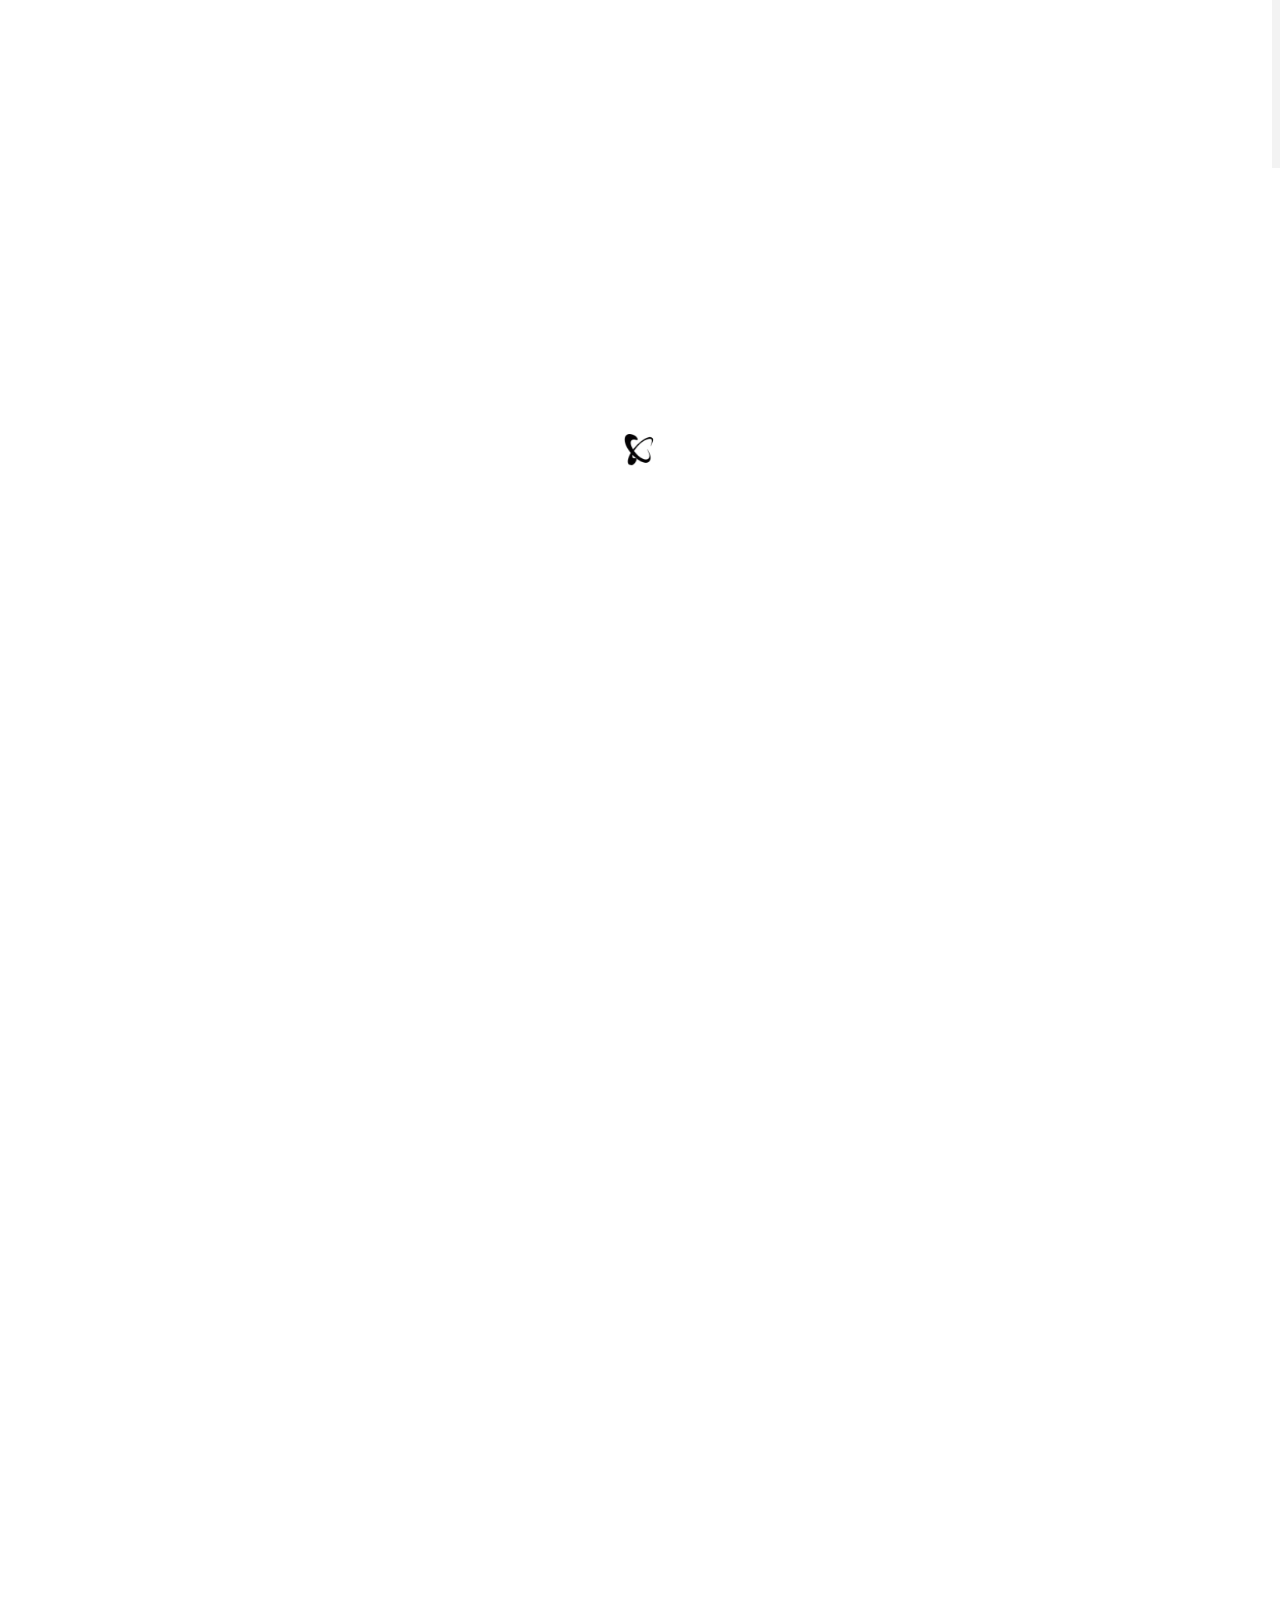
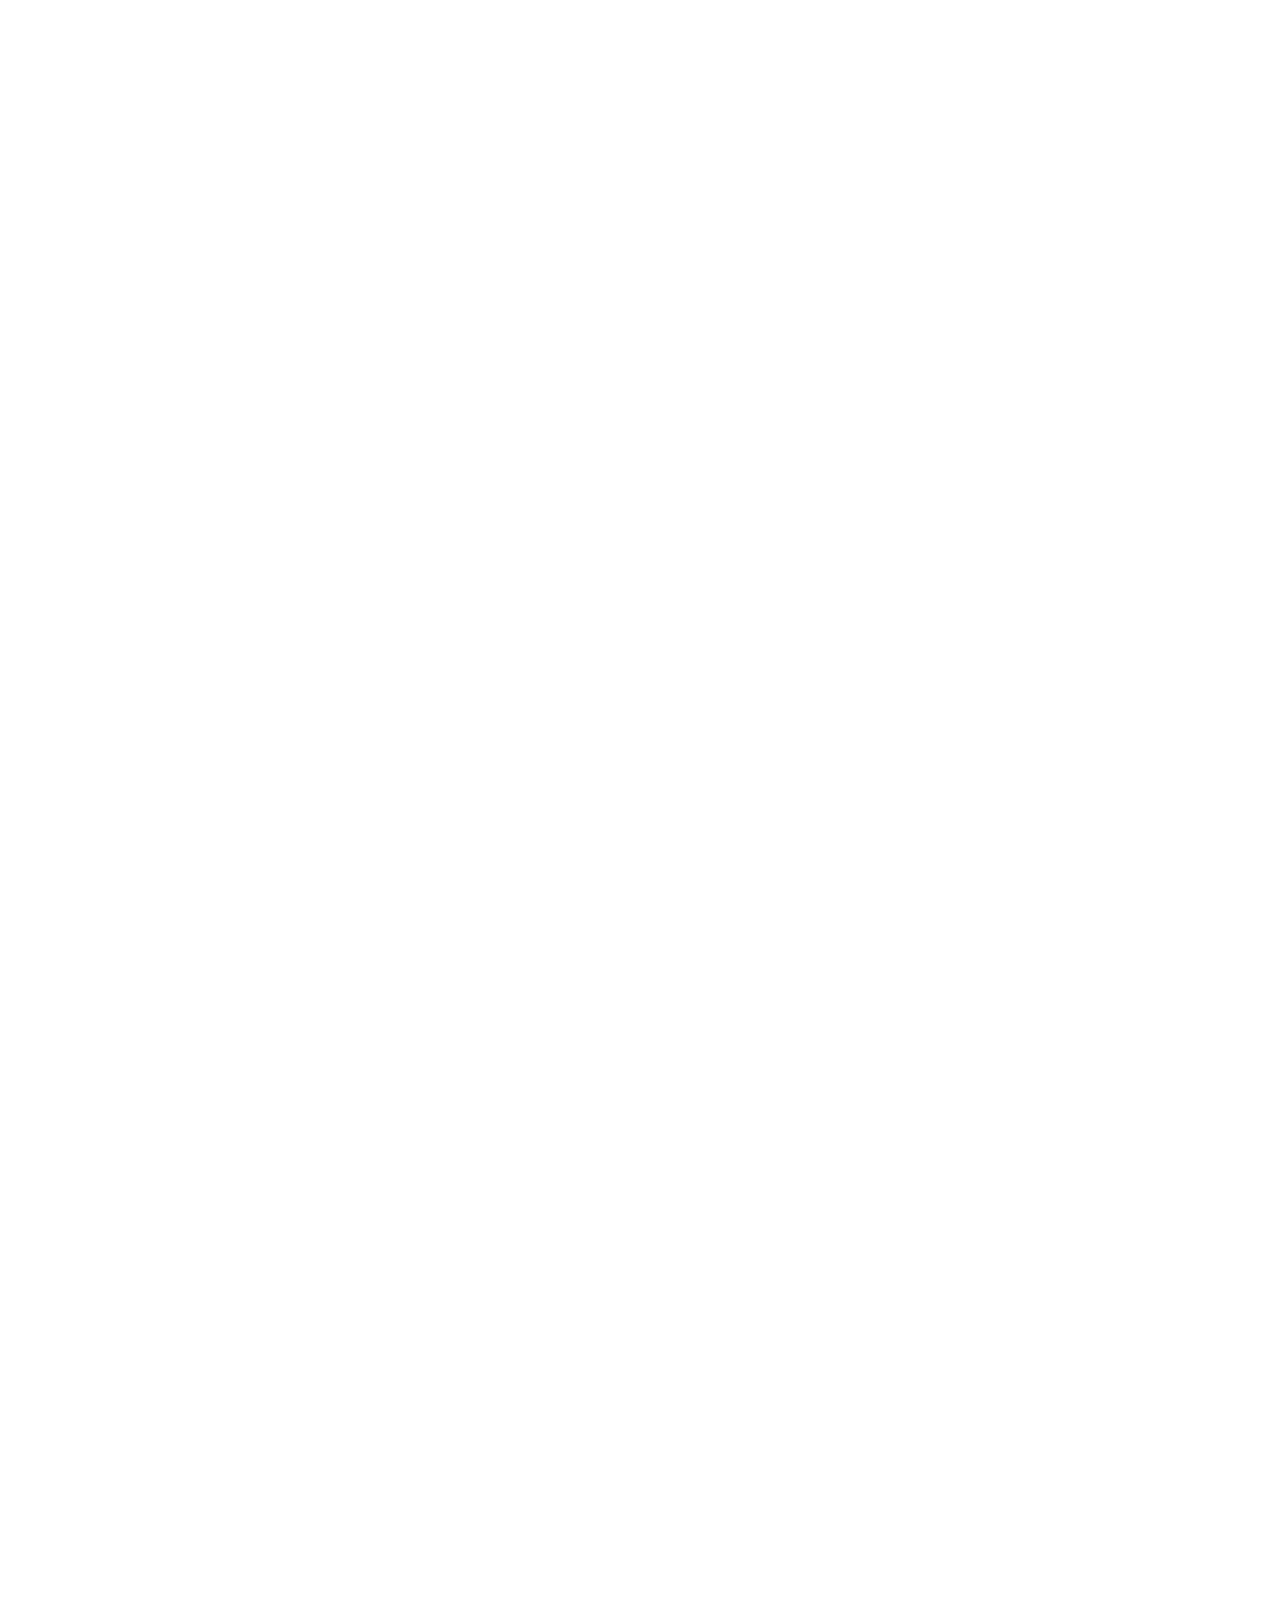
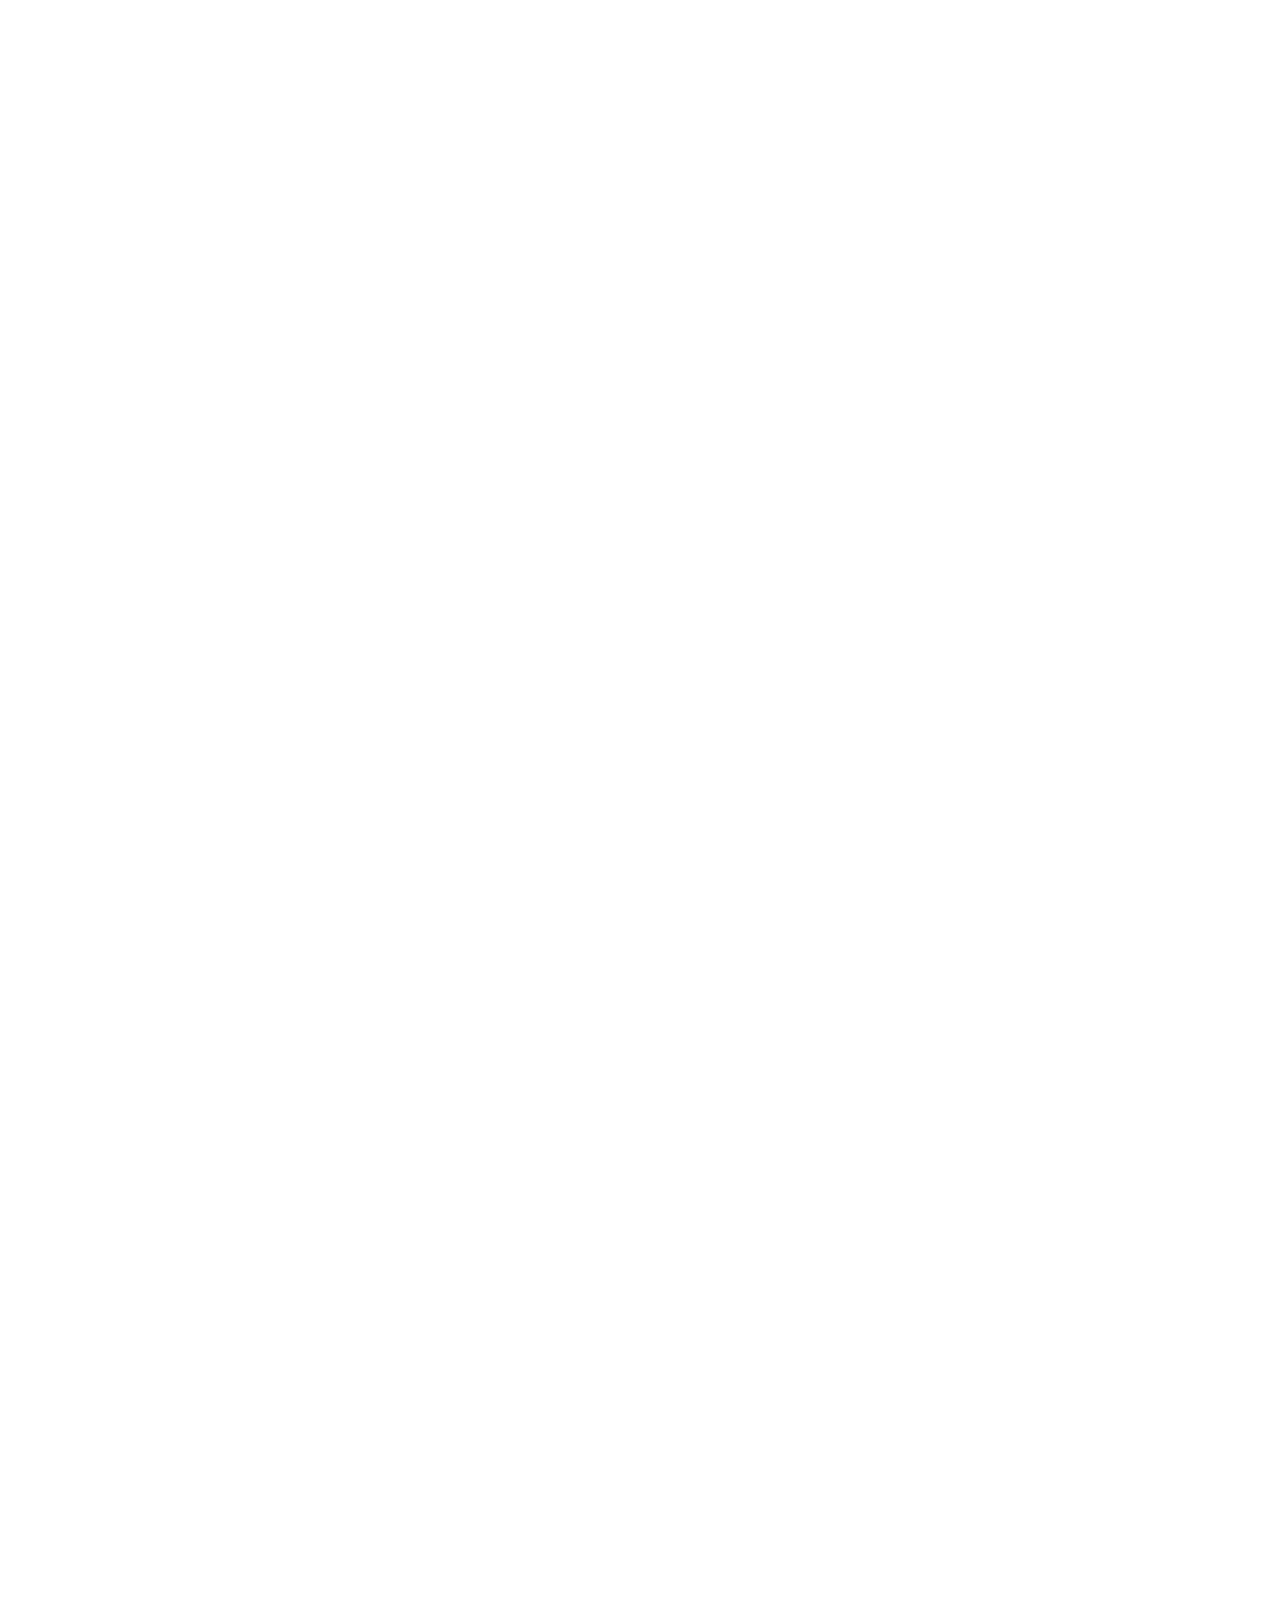
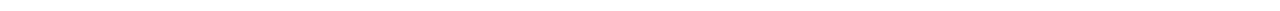
==== commit e18289d8: "Teste" ====
--- a/index.html
+++ b/index.html
@@ -161,7 +161,7 @@
 				</ul>
 
 				<!-- VIDEO BACKGROUND -->
-              <a name="P2" class="player" id="P2" data-property="{videoURL:'HWcQ3LqBf6E',containment:'.top_slider',autoPlay:true, mute:true, startAt:0, opacity:1}"></a>
+              <a name="P2" class="player" id="P2" data-property="{videoURL:'RIBkK5X_3mo',containment:'.top_slider',autoPlay:true, mute:true, startAt:0, opacity:1}"></a>
               <!-- //VIDEO BACKGROUND -->
 			</div><!-- //TOP SLIDER -->
 		</section><!-- //HOME -->
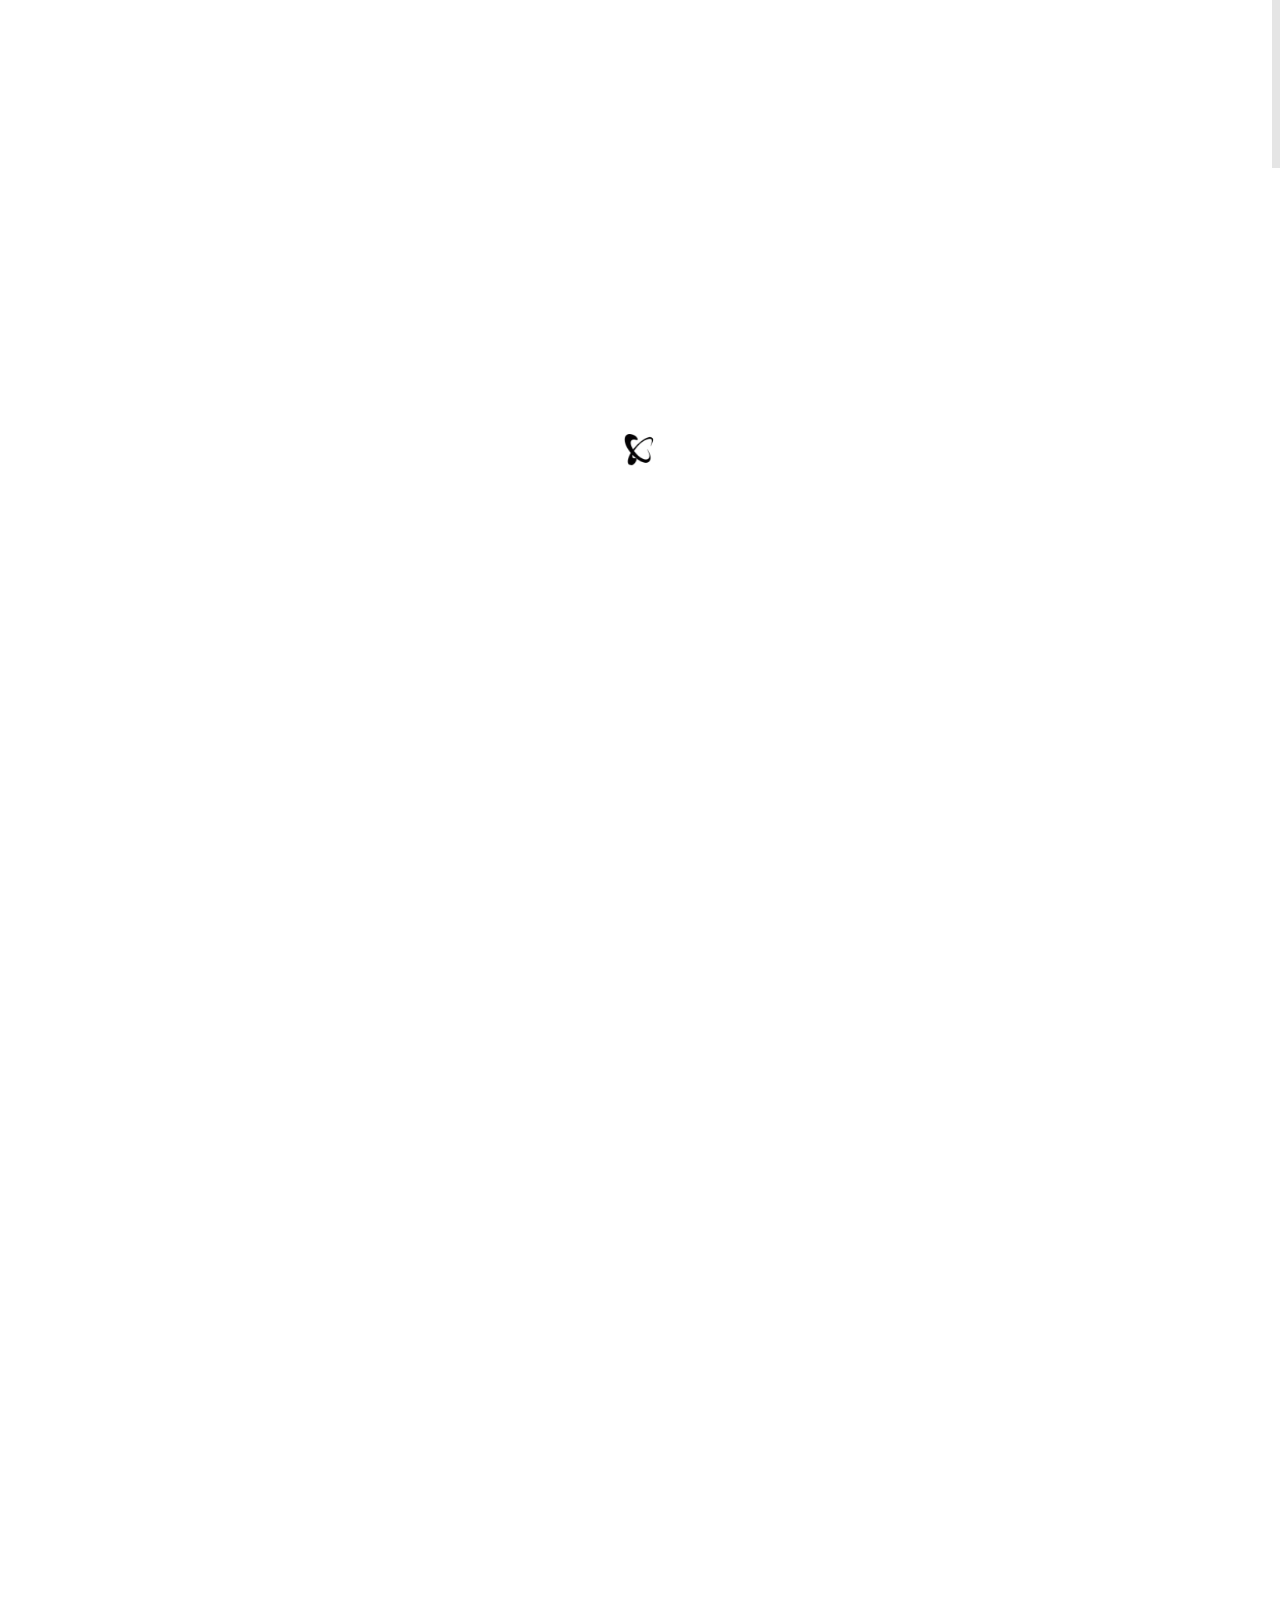
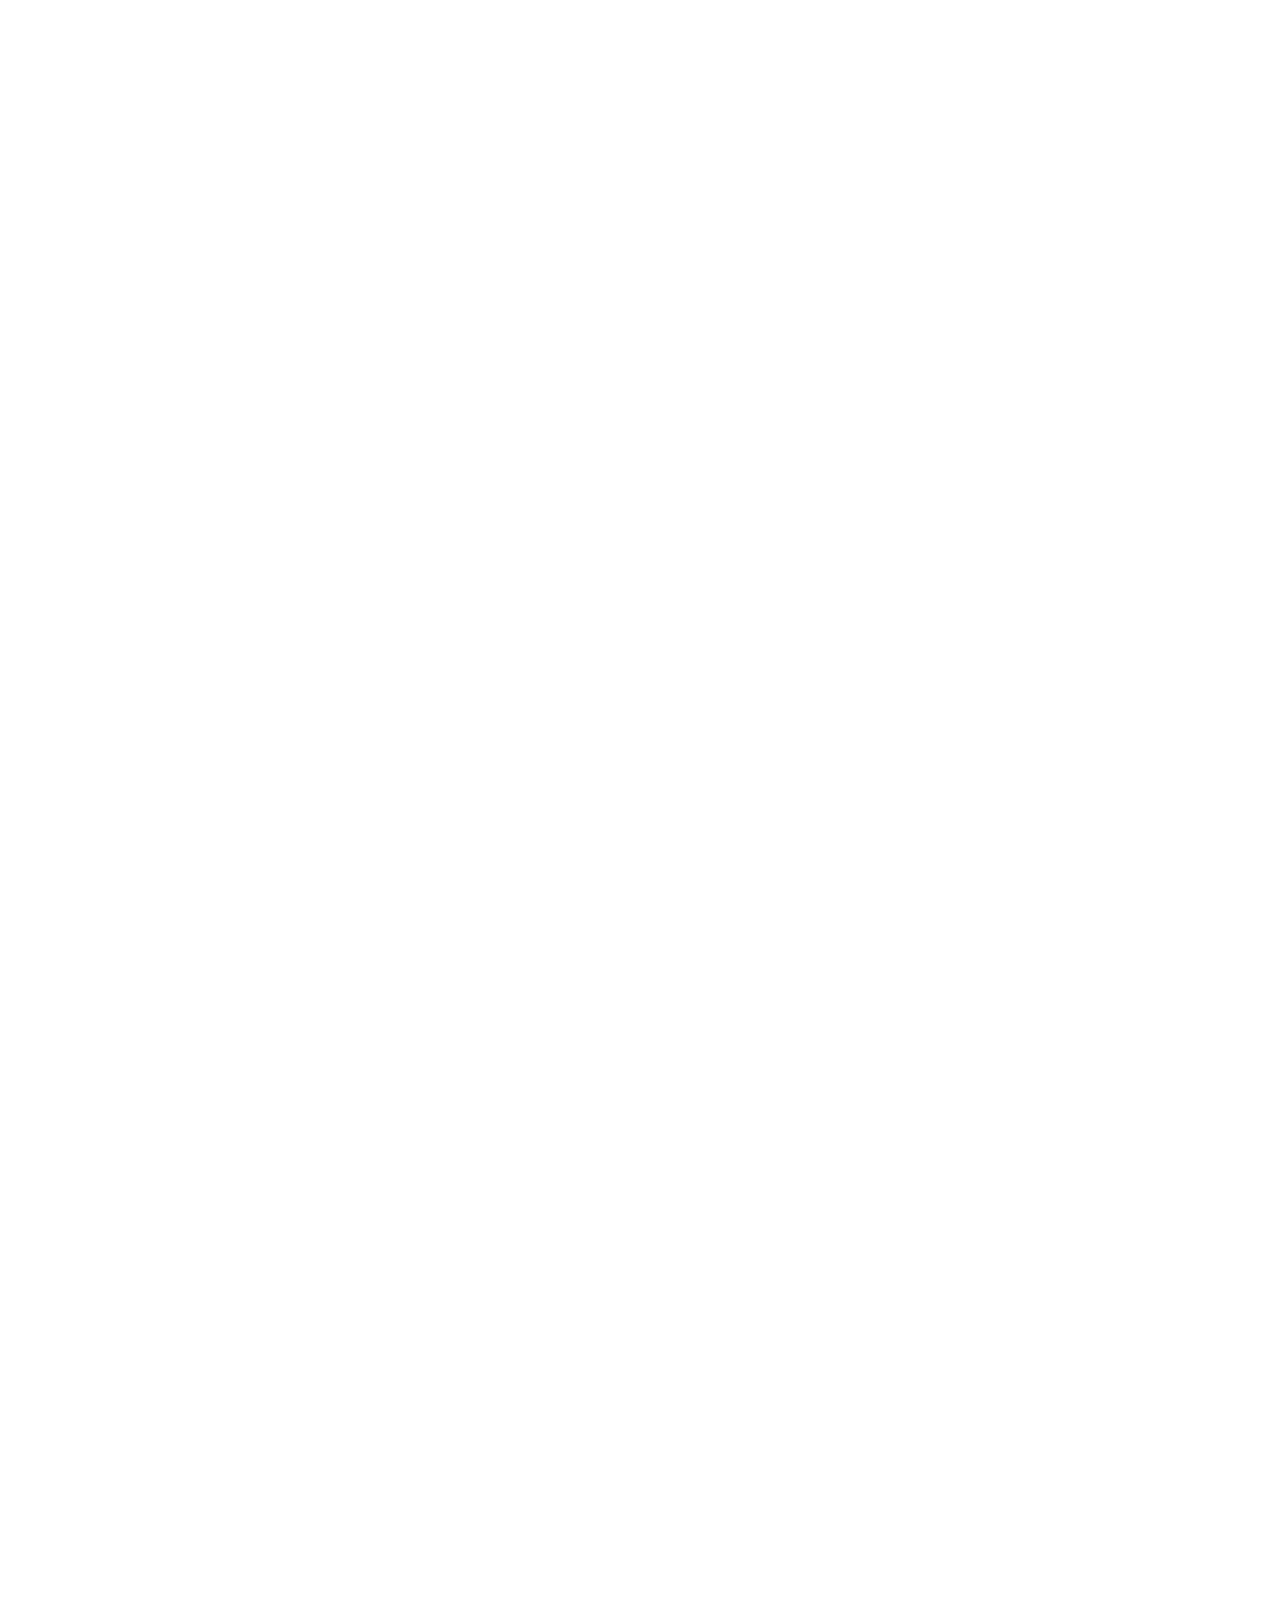
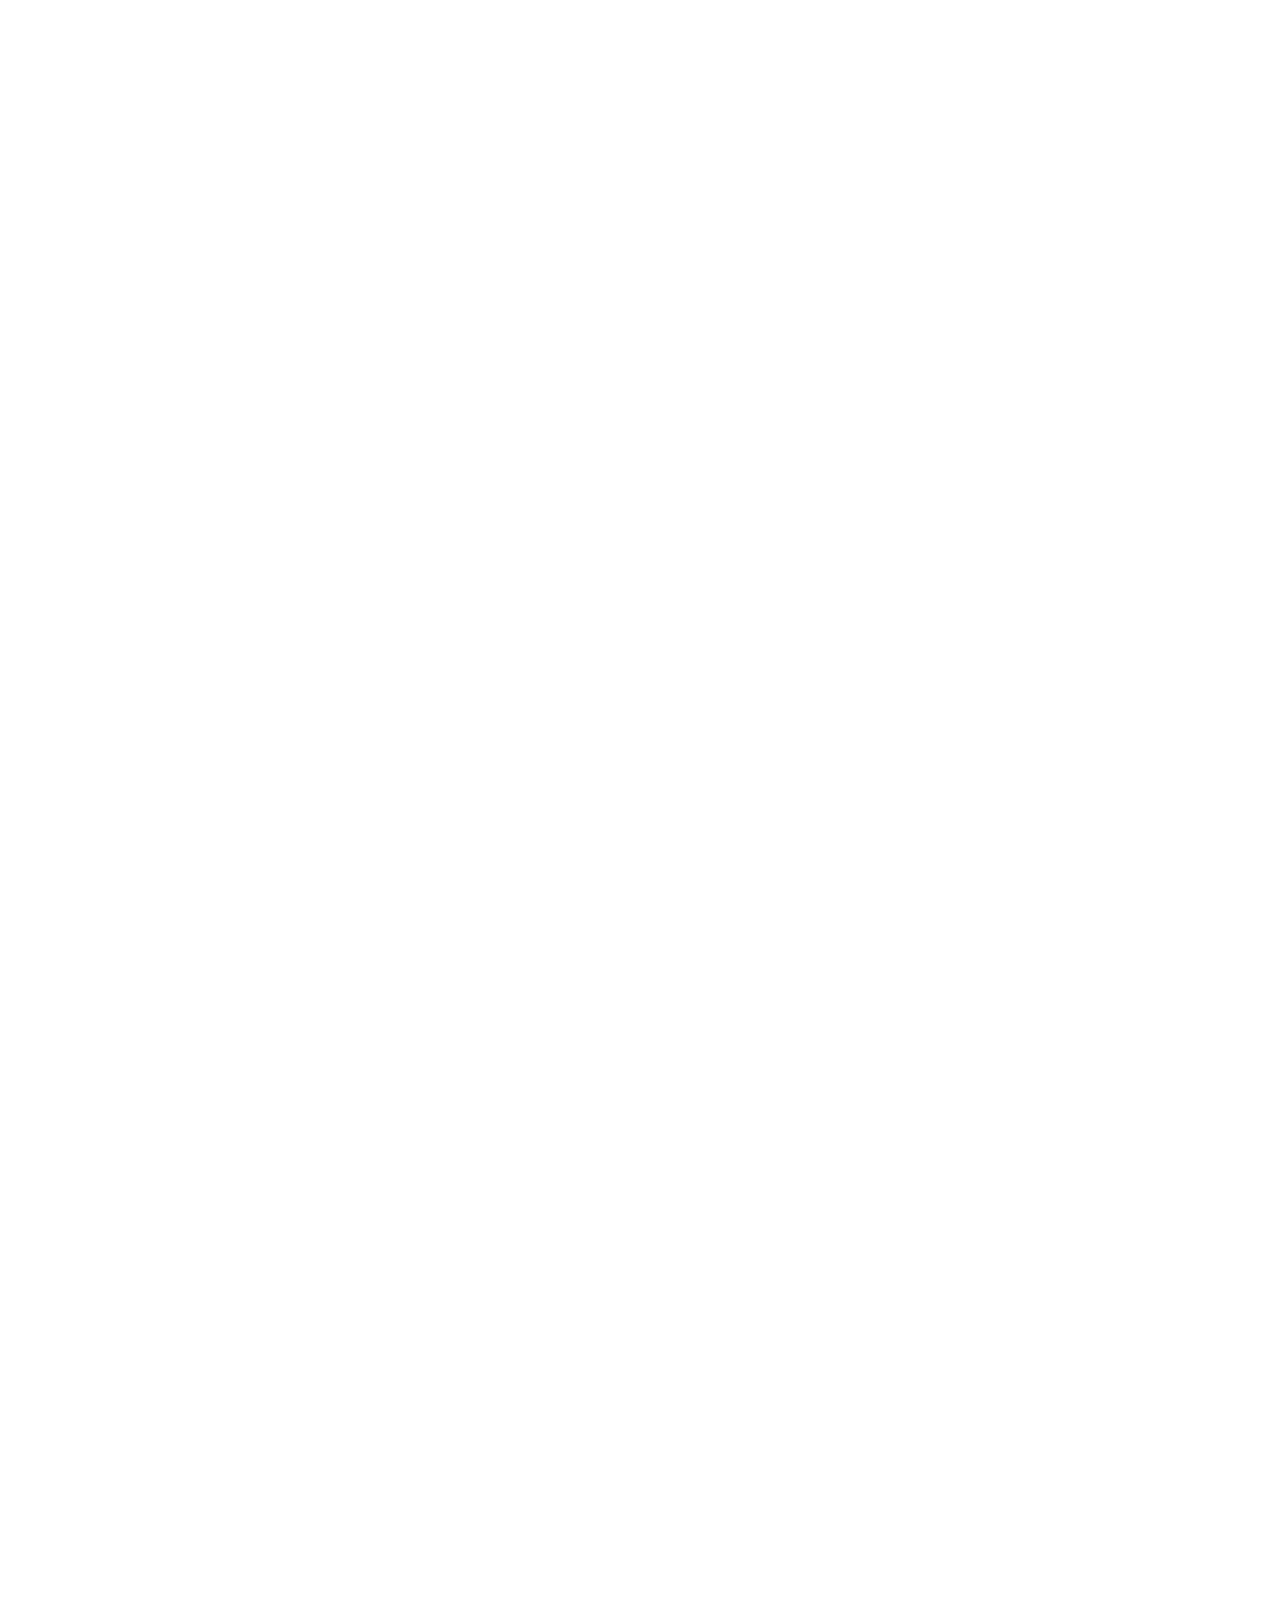
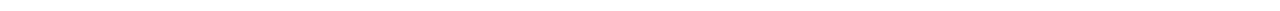
==== commit b0a93f36: "Teste" ====
--- a/index.html
+++ b/index.html
@@ -134,10 +134,10 @@
 				<ul class="slides">
 					<li class="slide1">
 						<div class="flex_caption1">
-							<p class="title1 captionDelay2 FromTop">Creative</p>
-							<p class="title2 captionDelay4 FromTop">White</p>
-							<p class="title3 captionDelay6 FromTop">Templates</p>
-							<p class="title4 captionDelay7 FromBottom">The template is suitable for any company and the direction that appreciates style, purity and quality of the web site.</p>
+							<p class="title1 captionDelay2 FromTop">Sorriso</p>
+							<p class="title2 captionDelay4 FromTop">É</p>
+							<p class="title3 captionDelay6 FromTop">Gay</p>
+							<p class="title4 captionDelay7 FromBottom">Vao se foderem.</p>
 						</div>
 						<a class="slide_btn FromRight" href="javascript:void(0);" >Read More</a>
 					<li class="slide2">
@@ -161,7 +161,7 @@
 				</ul>
 
 				<!-- VIDEO BACKGROUND -->
-              <a name="P2" class="player" id="P2" data-property="{videoURL:'RIBkK5X_3mo',containment:'.top_slider',autoPlay:true, mute:true, startAt:0, opacity:1}"></a>
+              <a name="P2" class="player" id="P2" data-property="{videoURL:'OVSgLq07KpA',containment:'.top_slider',autoPlay:true, mute:true, startAt:0, opacity:1}"></a>
               <!-- //VIDEO BACKGROUND -->
 			</div><!-- //TOP SLIDER -->
 		</section><!-- //HOME -->
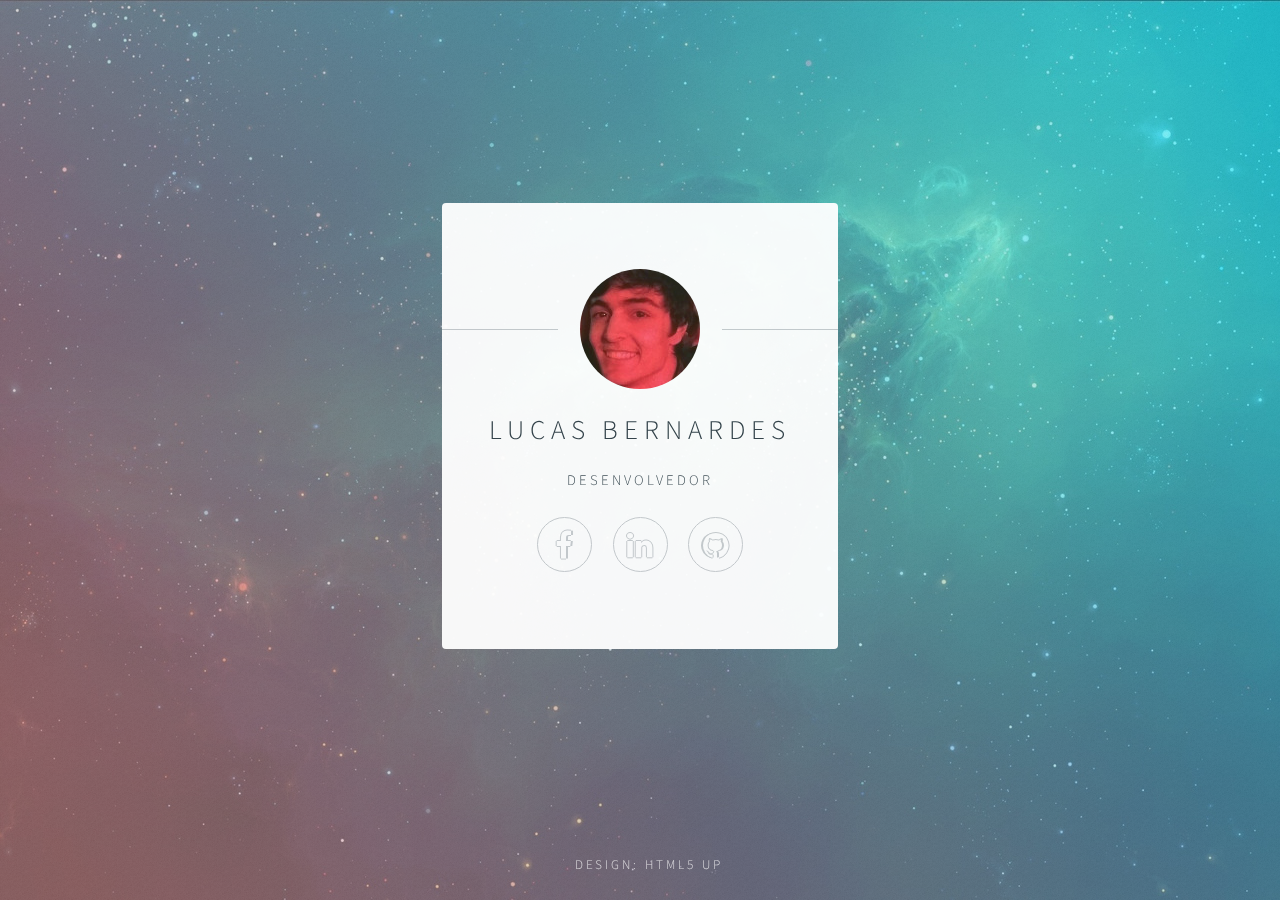
==== commit 30ef04a6: "Template novo" ====
--- a/index.html
+++ b/index.html
@@ -1,800 +1,95 @@
-<!DOCTYPE html>
-<html lang="en">
-<head>
-
-	<meta charset="utf-8">
-	<title>Sorriso e gay</title>
-    <meta name="viewport" content="width=device-width, initial-scale=1.0">
-	<meta name="description" content="">
-	<meta name="author" content="">
-
-	<link rel="shortcut icon" href="images/favicon.ico">
-
-	<!-- CSS -->
-	<link href="css/bootstrap.min.css" rel="stylesheet" type="text/css" />
-	<link href="css/flexslider.css" rel="stylesheet" type="text/css" />
-	<link href="css/prettyPhoto.css" rel="stylesheet" type="text/css" />
-	<link href="css/animate.css" rel="stylesheet" type="text/css" media="all" />
-    <link href="css/owl.carousel.css" rel="stylesheet">
-	<link href="css/style.css" rel="stylesheet" type="text/css" />
-
-	<!-- FONTS -->
-	<link href='http://fonts.googleapis.com/css?family=Roboto:400,100,100italic,300,300italic,400italic,500italic,700,500,700italic,900,900italic' rel='stylesheet' type='text/css'>
-	<link href="http://netdna.bootstrapcdn.com/font-awesome/4.0.3/css/font-awesome.css" rel="stylesheet">
-
-	<!-- SCRIPTS -->
-	<!--[if IE]><script src="http://html5shiv.googlecode.com/svn/trunk/html5.js"></script><![endif]-->
-    <!--[if IE]><html class="ie" lang="en"> <![endif]-->
-
-	<script src="js/jquery.min.js" type="text/javascript"></script>
-	<script src="js/bootstrap.min.js" type="text/javascript"></script>
-	<script src="js/jquery.prettyPhoto.js" type="text/javascript"></script>
-	<script src="js/jquery.nicescroll.min.js" type="text/javascript"></script>
-	<script src="js/superfish.min.js" type="text/javascript"></script>
-	<script src="js/jquery.flexslider-min.js" type="text/javascript"></script>
-	<script src="js/owl.carousel.js" type="text/javascript"></script>
-	<script src="js/jquery.mb.YTPlayer.js" type="text/javascript"></script>
-	<script src="js/animate.js" type="text/javascript"></script>
-	<script src="js/jquery.BlackAndWhite.js"></script>
-	<script src="js/myscript.js" type="text/javascript"></script>
-	<script>
-
-		//PrettyPhoto
-		jQuery(document).ready(function() {
-			$("a[rel^='prettyPhoto']").prettyPhoto();
-		});
-
-		//BlackAndWhite
-		$(window).load(function(){
-			$('.client_img').BlackAndWhite({
-				hoverEffect : true, // default true
-				// set the path to BnWWorker.js for a superfast implementation
-				webworkerPath : false,
-				// for the images with a fluid width and height
-				responsive:true,
-				// to invert the hover effect
-				invertHoverEffect: false,
-				// this option works only on the modern browsers ( on IE lower than 9 it remains always 1)
-				intensity:1,
-				speed: { //this property could also be just speed: value for both fadeIn and fadeOut
-					fadeIn: 300, // 200ms for fadeIn animations
-					fadeOut: 300 // 800ms for fadeOut animations
-				},
-				onImageReady:function(img) {
-					// this callback gets executed anytime an image is converted
-				}
-			});
-		});
-
-	</script>
-
-</head>
-<body>
-
-<!-- PRELOADER -->
-<img id="preloader" src="images/preloader.gif" alt="" />
-<!-- //PRELOADER -->
-<div class="preloader_hide">
-
-	<!-- PAGE -->
-	<div id="page">
-
-		<!-- HEADER -->
-		<header>
-
-			<!-- MENU BLOCK -->
-			<div class="menu_block">
-
-				<!-- CONTAINER -->
-				<div class="container clearfix">
-
-					<!-- LOGO -->
-					<div class="logo pull-left">
-						<a href="index.html" ><span class="b1">w</span><span class="b2">h</span><span class="b3">i</span><span class="b4">t</span><span class="b5">e</span></a>
-					</div><!-- //LOGO -->
-
-					<!-- SEARCH FORM -->
-					<div id="search-form" class="pull-right">
-						<form method="get" action="#">
-							<input type="text" name="Search" value="Search" onFocus="if (this.value == 'Search') this.value = '';" onBlur="if (this.value == '') this.value = 'Search';" />
-						</form>
-					</div><!-- SEARCH FORM -->
-
-					<!-- MENU -->
-					<div class="pull-right">
-						<nav class="navmenu center">
-							<ul>
-								<li class="first active scroll_btn"><a href="#home" >Home</a></li>
-								<li class="scroll_btn"><a href="#about" >About Us</a></li>
-								<li class="scroll_btn"><a href="#projects" >Projects</a></li>
-								<li class="scroll_btn"><a href="#team" >Team</a></li>
-								<li class="scroll_btn"><a href="#news" >News</a></li>
-								<li class="scroll_btn last"><a href="#contacts" >Contacts</a></li>
-								<li class="sub-menu">
-									<a href="javascript:void(0);" >Pages</a>
-									<ul>
-										<li><a href="blog.html" >Blog</a></li>
-										<li><a href="blog-post.html" >Blog Post</a></li>
-										<li><a href="portfolio-post.html" >Portfolio Single Work</a></li>
-									</ul>
-								</li>
-							</ul>
-						</nav>
-					</div><!-- //MENU -->
-				</div><!-- //MENU BLOCK -->
-			</div><!-- //CONTAINER -->
-		</header><!-- //HEADER -->
-
-
-		<!-- HOME -->
-		<section id="home" class="padbot0">
-
-			<!-- TOP SLIDER -->
-			<div class="flexslider top_slider">
-				<ul class="slides">
-					<li class="slide1">
-						<div class="flex_caption1">
-							<p class="title1 captionDelay2 FromTop">Sorriso</p>
-							<p class="title2 captionDelay4 FromTop">É</p>
-							<p class="title3 captionDelay6 FromTop">Gay</p>
-							<p class="title4 captionDelay7 FromBottom">Vao se foderem.</p>
-						</div>
-						<a class="slide_btn FromRight" href="javascript:void(0);" >Read More</a>
-					<li class="slide2">
-						<div class="flex_caption1">
-							<p class="title1 captionDelay6 FromLeft">Responsive</p>
-							<p class="title2 captionDelay4 FromLeft">Design</p>
-							<p class="title3 captionDelay2 FromLeft">Theme</p>
-							<p class="title4 captionDelay7 FromLeft">The template is suitable for any company and the direction that appreciates style, purity and quality of the web site.</p>
-						</div>
-						<a class="slide_btn FromRight" href="javascript:void(0);" >Read More</a>
-					</li>
-					<li class="slide3">
-						<div class="flex_caption1">
-							<p class="title1 captionDelay1 FromBottom">Amazing</p>
-							<p class="title2 captionDelay2 FromBottom">Video</p>
-							<p class="title3 captionDelay3 FromBottom">Background</p>
-							<p class="title4 captionDelay5 FromBottom">The template is suitable for any company and the direction that appreciates style, purity and quality of the web site.</p>
-						</div>
-						<a class="slide_btn FromRight" href="javascript:void(0);" >Read More</a>
-					</li>
-				</ul>
-
-				<!-- VIDEO BACKGROUND -->
-              <a name="P2" class="player" id="P2" data-property="{videoURL:'OVSgLq07KpA',containment:'.top_slider',autoPlay:true, mute:true, startAt:0, opacity:1}"></a>
-              <!-- //VIDEO BACKGROUND -->
-			</div><!-- //TOP SLIDER -->
-		</section><!-- //HOME -->
-
-
-		<!-- ABOUT -->
-		<section id="about">
-
-			<!-- SERVICES -->
-			<div class="services_block padbot40" data-appear-top-offset="-200" data-animated="fadeInUp">
-
-				<!-- CONTAINER -->
-				<div class="container">
-
-					<!-- ROW -->
-					<div class="row">
-						<div class="col-lg-3 col-md-3 col-sm-6 col-xs-6 col-ss-12 margbot30">
-							<a class="services_item" href="javascript:void(0);" >
-								<p><b>Easy</b> Customize</p>
-								<span>Quality and very comfortable design, does not hurt the eyes and pleasant to use.</span>
-							</a>
-						</div>
-						<div class="col-lg-3 col-md-3 col-sm-6 col-xs-6 col-ss-12 margbot30">
-							<a class="services_item" href="javascript:void(0);" >
-								<p><b>Modern</b> Design</p>
-								<span>Quality and unique design that meets all the requirements and trends of modern web design.</span>
-							</a>
-						</div>
-						<div class="col-lg-3 col-md-3 col-sm-6 col-xs-6 col-ss-12 margbot30">
-							<a class="services_item" href="javascript:void(0);" >
-								<p><b>Responsive</b> Design</p>
-								<span>Design that will be equally beautifully displayed on all your devices, tablet, smartphone or computer.</span>
-							</a>
-						</div>
-						<div class="col-lg-3 col-md-3 col-sm-6 col-xs-6 col-ss-12 margbot30">
-							<a class="services_item" href="javascript:void(0);" >
-								<p><b>Free</b> Updates & Support</p>
-								<span>Hour and great support template. You can always ask a question and we will help you.</span>
-							</a>
-						</div>
-					</div><!-- //ROW -->
-				</div><!-- //CONTAINER -->
-			</div><!-- //SERVICES -->
-
-			<!-- CLEAN CODE -->
-			<div class="cleancode_block">
-
-				<!-- CONTAINER -->
-				<div class="container" data-appear-top-offset="-200" data-animated="fadeInUp">
-
-					<!-- CASTOM TAB -->
-					<div id="myTabContent" class="tab-content">
-						<div class="tab-pane fade in active clearfix" id="tab1">
-							<p class="title"><b>Clean</b> Code</p>
-							<span>We tried to make very high-quality product and so our code is very neat and clean. Whatever anyone could improve and modify the template to your liking.</span>
-						</div>
-						<div class="tab-pane fade clearfix" id="tab2">
-							<p class="title"><b>Technical</b> Support</p>
-							<span>We tried to make very high-quality product and so our code is very neat and clean. Whatever anyone could improve and modify the template to your liking.</span>
-						</div>
-						<div class="tab-pane fade clearfix" id="tab3">
-							<p class="title"><b>Responsive</b></p>
-							<span>We tried to make very high-quality product and so our code is very neat and clean. Whatever anyone could improve and modify the template to your liking.</span>
-						</div>
-						<div class="tab-pane fade clearfix" id="tab4">
-							<p class="title"><b>Documentation</b></p>
-							<span>We tried to make very high-quality product and so our code is very neat and clean. Whatever anyone could improve and modify the template to your liking.</span>
-						</div>
-						<div class="tab-pane fade clearfix" id="tab5">
-							<p class="title"><b>Quality</b></p>
-							<span>We tried to make very high-quality product and so our code is very neat and clean. Whatever anyone could improve and modify the template to your liking.</span>
-						</div>
-						<div class="tab-pane fade clearfix" id="tab6">
-							<p class="title"><b>Support</b></p>
-							<span>We tried to make very high-quality product and so our code is very neat and clean. Whatever anyone could improve and modify the template to your liking.</span>
-						</div>
-					</div>
-					<ul id="myTab" class="nav nav-tabs">
-						<li class="active"><a class="i1" href="#tab1" data-toggle="tab" ><i></i><span>Clean Code</span></a></li>
-						<li><a class="i2" href="#tab2" data-toggle="tab" ><i></i><span>Support</span></a></li>
-						<li><a class="i3" href="#tab3" data-toggle="tab" ><i></i><span>Responsive</span></a></li>
-						<li><a class="i4" href="#tab4" data-toggle="tab" ><i></i><span>Documentation</span></a></li>
-						<li><a class="i5" href="#tab5" data-toggle="tab" ><i></i><span>Quality</span></a></li>
-						<li><a class="i6" href="#tab6" data-toggle="tab" ><i></i><span>Support</span></a></li>
-					</ul><!-- CASTOM TAB -->
-				</div><!-- //CONTAINER -->
-			</div><!-- //CLEAN CODE -->
-
-			<!-- MULTI PURPOSE -->
-			<div class="purpose_block">
-
-				<!-- CONTAINER -->
-				<div class="container">
-
-					<!-- ROW -->
-					<div class="row">
-
-						<div class="col-lg-7 col-md-7 col-sm-7" data-appear-top-offset="-200" data-animated="fadeInLeft">
-							<h2><b>Multi-purpose</b> WordPress Theme</h2>
-							<p>We tried to make very high-quality product and so our code is very neat and clean. Whatever anyone could improve and modify the template to your liking.</p>
-							<p>Sed ut perspiciatis unde omnis iste natus error sit voluptatem accusantium doloremque laudantium, totam rem aperiam, eaque ipsa quae ab illo inventore veritatis et quasi architecto beatae vitae dicta sunt explicabo.</p>
-							<a class="btn btn-active" href="javascript:void(0);" ><span data-hover="Yes I want it">Byu This theme</span></a>
-							<a class="btn" href="javascript:void(0);" >View more templates</a>
-						</div>
-
-						<div class="col-lg-5 col-md-5 col-sm-5 ipad_img_in" data-appear-top-offset="-200" data-animated="fadeInRight">
-							<img class="ipad_img1" src="images/img1.png" alt="" />
-						</div>
-					</div><!-- //ROW -->
-				</div><!-- //CONTAINER -->
-			</div><!-- //MULTI PURPOSE -->
-		</section><!-- //ABOUT -->
-
-
-		<!-- PROJECTS -->
-		<section id="projects" class="padbot20">
-
-			<!-- CONTAINER -->
-			<div class="container">
-				<h2><b>Featured</b> Works</h2>
-			</div><!-- //CONTAINER -->
-
-
-			<div class="projects-wrapper" data-appear-top-offset="-200" data-animated="fadeInUp">
-				<!-- PROJECTS SLIDER -->
-				<div class="owl-demo owl-carousel projects_slider">
-
-					<!-- work1 -->
-					<div class="item">
-						<div class="work_item">
-							<div class="work_img">
-								<img src="images/works/1.jpg" alt="" />
-								<a class="zoom" href="images/works/1.jpg" rel="prettyPhoto[portfolio1]" ></a>
-							</div>
-							<div class="work_description">
-								<div class="work_descr_cont">
-									<a href="portfolio-post.html" >Ginger Beast</a>
-									<span>17 March, 2041</span>
-								</div>
-							</div>
-						</div>
-					</div><!-- //work1 -->
-
-					<!-- work2 -->
-					<div class="item">
-						<div class="work_item">
-							<div class="work_img">
-								<img src="images/works/2.jpg" alt="" />
-								<a class="zoom" href="images/works/2.jpg" rel="prettyPhoto[portfolio1]" ></a>
-							</div>
-							<div class="work_description">
-								<div class="work_descr_cont">
-									<a href="portfolio-post.html" >Ginger Beast</a>
-									<span>17 March, 2041</span>
-								</div>
-							</div>
-						</div>
-					</div><!-- //work2 -->
-
-					<!-- work3 -->
-					<div class="item">
-						<div class="work_item">
-							<div class="work_img">
-								<img src="images/works/3.jpg" alt="" />
-								<a class="zoom" href="images/works/3.jpg" rel="prettyPhoto[portfolio1]" ></a>
-							</div>
-							<div class="work_description">
-								<div class="work_descr_cont">
-									<a href="portfolio-post.html" >Ginger Beast</a>
-									<span>17 March, 2041</span>
-								</div>
-							</div>
-						</div>
-					</div><!-- //work3 -->
-
-					<!-- work4 -->
-					<div class="item">
-						<div class="work_item">
-							<div class="work_img">
-								<img src="images/works/4.jpg" alt="" />
-								<a class="zoom" href="images/works/4.jpg" rel="prettyPhoto[portfolio1]" ></a>
-							</div>
-							<div class="work_description">
-								<div class="work_descr_cont">
-									<a href="portfolio-post.html" >Ginger Beast</a>
-									<span>17 March, 2041</span>
-								</div>
-							</div>
-						</div>
-					</div><!-- //work4 -->
-
-					<!-- work5 -->
-					<div class="item">
-						<div class="work_item">
-							<div class="work_img">
-								<img src="images/works/5.jpg" alt="" />
-								<a class="zoom" href="images/works/5.jpg" rel="prettyPhoto[portfolio1]" ></a>
-							</div>
-							<div class="work_description">
-								<div class="work_descr_cont">
-									<a href="portfolio-post.html" >Ginger Beast</a>
-									<span>17 March, 2041</span>
-								</div>
-							</div>
-						</div>
-					</div><!-- //work5 -->
-
-					<!-- work6 -->
-					<div class="item">
-						<div class="work_item">
-							<div class="work_img">
-								<img src="images/works/6.jpg" alt="" />
-								<a class="zoom" href="images/works/6.jpg" rel="prettyPhoto[portfolio1]" ></a>
-							</div>
-							<div class="work_description">
-								<div class="work_descr_cont">
-									<a href="portfolio-post.html" >Ginger Beast</a>
-									<span>17 March, 2041</span>
-								</div>
-							</div>
-						</div>
-					</div><!-- //work6 -->
-
-					<!-- work7 -->
-					<div class="item">
-						<div class="work_item">
-							<div class="work_img">
-								<img src="images/works/7.jpg" alt="" />
-								<a class="zoom" href="images/works/7.jpg" rel="prettyPhoto[portfolio1]" ></a>
-							</div>
-							<div class="work_description">
-								<div class="work_descr_cont">
-									<a href="portfolio-post.html" >Ginger Beast</a>
-									<span>17 March, 2041</span>
-								</div>
-							</div>
-						</div>
-					</div><!-- //work7 -->
-				</div><!-- //PROJECTS SLIDER -->
-			</div>
-
-
-			<!-- OUR CLIENTS -->
-			<div class="our_clients">
-
-				<!-- CONTAINER -->
-				<div class="container" data-appear-top-offset="-200" data-animated="fadeInUp">
-
-					<!-- ROW -->
-					<div class="row">
-						<div class="col-lg-2 col-md-2 col-sm-2 client_img">
-							<img src="images/clients/1.jpg" alt="" />
-						</div>
-						<div class="col-lg-2 col-md-2 col-sm-2 client_img">
-							<img src="images/clients/2.jpg" alt="" />
-						</div>
-						<div class="col-lg-2 col-md-2 col-sm-2 client_img">
-							<img src="images/clients/3.jpg" alt="" />
-						</div>
-						<div class="col-lg-2 col-md-2 col-sm-2 client_img">
-							<img src="images/clients/4.jpg" alt="" />
-						</div>
-						<div class="col-lg-2 col-md-2 col-sm-2 client_img">
-							<img src="images/clients/5.jpg" alt="" />
-						</div>
-						<div class="col-lg-2 col-md-2 col-sm-2 client_img">
-							<img src="images/clients/6.jpg" alt="" />
-						</div>
-					</div><!-- //ROW -->
-				</div><!-- CONTAINER -->
-			</div><!-- //OUR CLIENTS -->
-		</section><!-- //PROJECTS -->
-
-
-		<!-- TEAM -->
-		<section id="team">
-
-			<!-- CONTAINER -->
-			<div class="container">
-				<h2><b>Our</b> Team</h2>
-
-				<!-- ROW -->
-				<div class="row" data-appear-top-offset="-200" data-animated="fadeInUp">
-
-					<!-- TEAM SLIDER -->
-					<div class="owl-demo owl-carousel team_slider">
-
-						<!-- crewman1 -->
-						<div class="item">
-							<div class="crewman_item">
-								<div class="crewman">
-									<img src="images/team/1.jpg" alt="" />
-								</div>
-								<div class="crewman_descr center">
-									<div class="crewman_descr_cont">
-										<p>Sarah Brown</p>
-										<span>Director</span>
-									</div>
-								</div>
-								<div class="crewman_social">
-									<a href="javascript:void(0);" ><i class="fa fa-twitter"></i></a>
-									<a href="javascript:void(0);" ><i class="fa fa-facebook-square"></i></a>
-								</div>
-							</div>
-						</div><!-- crewman1 -->
-
-						<!-- crewman2 -->
-						<div class="item">
-							<div class="crewman_item">
-								<div class="crewman">
-									<img src="images/team/2.jpg" alt="" />
-								</div>
-								<div class="crewman_descr center">
-									<div class="crewman_descr_cont">
-										<p>David Jones</p>
-										<span>Creative Director</span>
-									</div>
-								</div>
-								<div class="crewman_social">
-									<a href="javascript:void(0);" ><i class="fa fa-google-plus"></i></a>
-									<a href="javascript:void(0);" ><i class="fa fa-twitter"></i></a>
-									<a href="javascript:void(0);" ><i class="fa fa-facebook-square"></i></a>
-								</div>
-							</div>
-						</div><!-- crewman1 -->
-
-						<!-- crewman3 -->
-						<div class="item">
-							<div class="crewman_item">
-								<div class="crewman">
-									<img src="images/team/3.jpg" alt="" />
-								</div>
-								<div class="crewman_descr center">
-									<div class="crewman_descr_cont">
-										<p>Kate Smith</p>
-										<span>Manager</span>
-									</div>
-								</div>
-								<div class="crewman_social">
-									<a href="javascript:void(0);" ><i class="fa fa-twitter"></i></a>
-									<a href="javascript:void(0);" ><i class="fa fa-facebook-square"></i></a>
-								</div>
-							</div>
-						</div><!-- crewman3 -->
-
-						<!-- crewman4 -->
-						<div class="item">
-							<div class="crewman_item">
-								<div class="crewman">
-									<img src="images/team/4.jpg" alt="" />
-								</div>
-								<div class="crewman_descr center">
-									<div class="crewman_descr_cont">
-										<p>Peter Parker</p>
-										<span>Manager</span>
-									</div>
-								</div>
-								<div class="crewman_social">
-									<a href="javascript:void(0);" ><i class="fa fa-twitter"></i></a>
-									<a href="javascript:void(0);" ><i class="fa fa-facebook-square"></i></a>
-								</div>
-							</div>
-						</div><!-- crewman4 -->
-
-						<!-- crewman5 -->
-						<div class="item">
-							<div class="crewman_item">
-								<div class="crewman">
-									<img src="images/team/5.jpg" alt="" />
-								</div>
-								<div class="crewman_descr center">
-									<div class="crewman_descr_cont">
-										<p>Jim Moss</p>
-										<span>Designer</span>
-									</div>
-								</div>
-								<div class="crewman_social">
-									<a href="javascript:void(0);" ><i class="fa fa-google-plus"></i></a>
-									<a href="javascript:void(0);" ><i class="fa fa-twitter"></i></a>
-									<a href="javascript:void(0);" ><i class="fa fa-facebook-square"></i></a>
-								</div>
-							</div>
-						</div><!-- crewman5 -->
-
-						<!-- crewman6 -->
-						<div class="item">
-							<div class="crewman_item">
-								<div class="crewman">
-									<img src="images/team/6.jpg" alt="" />
-								</div>
-								<div class="crewman_descr center">
-									<div class="crewman_descr_cont">
-										<p>John Marks</p>
-										<span>Designer</span>
-									</div>
-								</div>
-								<div class="crewman_social">
-									<a href="javascript:void(0);" ><i class="fa fa-twitter"></i></a>
-									<a href="javascript:void(0);" ><i class="fa fa-facebook-square"></i></a>
-								</div>
-							</div>
-						</div><!-- crewman6 -->
-
-						<!-- crewman7 -->
-						<div class="item">
-							<div class="crewman_item">
-								<div class="crewman">
-									<img src="images/team/7.jpg" alt="" />
-								</div>
-								<div class="crewman_descr center">
-									<div class="crewman_descr_cont">
-										<p>Joe Mades</p>
-										<span>Developer</span>
-									</div>
-								</div>
-								<div class="crewman_social">
-									<a href="javascript:void(0);" ><i class="fa fa-twitter"></i></a>
-									<a href="javascript:void(0);" ><i class="fa fa-facebook-square"></i></a>
-								</div>
-							</div>
-						</div><!-- crewman7 -->
-
-						<!-- crewman8 -->
-						<div class="item">
-							<div class="crewman_item">
-								<div class="crewman">
-									<img src="images/team/8.jpg" alt="" />
-								</div>
-								<div class="crewman_descr center">
-									<div class="crewman_descr_cont">
-										<p>Julia Anderson</p>
-										<span>Developer</span>
-									</div>
-								</div>
-								<div class="crewman_social">
-									<a href="javascript:void(0);" ><i class="fa fa-google-plus"></i></a>
-									<a href="javascript:void(0);" ><i class="fa fa-twitter"></i></a>
-									<a href="javascript:void(0);" ><i class="fa fa-facebook-square"></i></a>
-								</div>
-							</div>
-						</div><!-- crewman8 -->
-					</div><!-- TEAM SLIDER -->
-				</div><!-- //ROW -->
-			</div><!-- //CONTAINER -->
-		</section><!-- //TEAM -->
-
-
-		<!-- NEWS -->
-		<section id="news">
-
-			<!-- CONTAINER -->
-			<div class="container">
-				<h2><b>Clients</b> say about us</h2>
-
-				<!-- TESTIMONIALS -->
-				<div class="testimonials" data-appear-top-offset="-200" data-animated="fadeInUp">
-
-					<!-- TESTIMONIALS SLIDER -->
-					<div class="owl-demo owl-carousel testim_slider">
-
-						<!-- TESTIMONIAL1 -->
-						<div class="item">
-							<div class="testim_content">“There is nothing scary in the darkness, if you encounter it face-to-face. The inevitable price we pay for our happiness is eternal fear to lose it. When you start thinking a lot about your past, it becomes your present and you can't see your future without it.”</div>
-							<div class="testim_author">—  Anna Balashova, <b>Philosopher</b></div>
-						</div><!-- TESTIMONIAL1 -->
-
-						<!-- TESTIMONIAL2 -->
-						<div class="item">
-							<div class="testim_content">“There is nothing scary in the darkness, if you encounter it face-to-face. The inevitable price we pay for our happiness is eternal fear to lose it. When you start thinking a lot about your past, it becomes your present and you can't see your future without it.”</div>
-							<div class="testim_author">—  Anna Balashova, <b>Philosopher</b></div>
-						</div><!-- TESTIMONIAL2 -->
-
-						<!-- TESTIMONIAL3 -->
-						<div class="item">
-							<div class="testim_content">“There is nothing scary in the darkness, if you encounter it face-to-face. The inevitable price we pay for our happiness is eternal fear to lose it. When you start thinking a lot about your past, it becomes your present and you can't see your future without it.”</div>
-							<div class="testim_author">—  Anna Balashova, <b>Philosopher</b></div>
-						</div><!-- TESTIMONIAL3 -->
-					</div><!-- TESTIMONIALS SLIDER -->
-				</div><!-- //TESTIMONIALS -->
-
-				<!-- RECENT POSTS -->
-				<div class="row recent_posts" data-appear-top-offset="-200" data-animated="fadeInUp">
-					<div class="col-lg-4 col-md-4 col-sm-4 padbot30 post_item_block">
-						<div class="post_item">
-							<div class="post_item_img">
-								<img src="images/blog/1.jpg" alt="" />
-								<a class="link" href="blog-post.html" ></a>
-							</div>
-							<div class="post_item_content">
-								<a class="title" href="blog-post.html" >Inteligent Transitions In UX Design</a>
-								<ul class="post_item_inf">
-									<li><a href="javascript:void(0);" >Anna</a> |</li>
-									<li><a href="javascript:void(0);" >Photography</a> |</li>
-									<li><a href="javascript:void(0);" >10 Comments</a></li>
-								</ul>
-							</div>
-						</div>
-					</div>
-					<div class="col-lg-4 col-md-4 col-sm-4 padbot30 post_item_block">
-						<div class="post_item">
-							<div class="post_item_img">
-								<img src="images/blog/2.jpg" alt="" />
-								<a class="link" href="blog-post.html"></a>
-							</div>
-							<div class="post_item_content">
-								<a class="title" href="blog-post.html" >Recent trends in storytelling</a>
-								<ul class="post_item_inf">
-									<li><a href="javascript:void(0);" >Anna</a> |</li>
-									<li><a href="javascript:void(0);" >Web Design</a> |</li>
-									<li><a href="javascript:void(0);" >No comment</a></li>
-								</ul>
-							</div>
-						</div>
-					</div>
-					<div class="col-lg-4 col-md-4 col-sm-4 padbot30 post_item_block">
-						<div class="post_item">
-							<div class="post_item_img">
-								<img src="images/blog/3.jpg" alt="" />
-								<a class="link" href="blog-post.html"></a>
-							</div>
-							<div class="post_item_content">
-								<a class="title" href="blog-post.html" >Supernatural FX Showreel</a>
-								<ul class="post_item_inf">
-									<li><a href="javascript:void(0);" >Anna</a> |</li>
-									<li><a href="javascript:void(0);" >Creative</a> |</li>
-									<li><a href="javascript:void(0);" >3 Comments</a></li>
-								</ul>
-							</div>
-						</div>
-					</div>
-				</div><!-- RECENT POSTS -->
-			</div><!-- //CONTAINER -->
-		</section><!-- //NEWS -->
-	</div><!-- //PAGE -->
-
-	<!-- CONTACTS -->
-	<section id="contacts">
-	</section><!-- //CONTACTS -->
-
-	<!-- FOOTER -->
-	<footer>
-
-		<!-- CONTAINER -->
-		<div class="container">
-
-			<!-- ROW -->
-			<div class="row" data-appear-top-offset="-200" data-animated="fadeInUp">
-
-				<div class="col-lg-4 col-md-4 col-sm-6 padbot30">
-					<h4><b>Featured</b> posts</h4>
-					<div class="recent_posts_small clearfix">
-						<div class="post_item_img_small">
-							<img src="images/blog/1.jpg" alt="" />
-						</div>
-						<div class="post_item_content_small">
-							<a class="title" href="blog.html" >As we have developed a unique layout template</a>
-							<ul class="post_item_inf_small">
-								<li>10 January 2014</li>
-							</ul>
-						</div>
-					</div>
-					<div class="recent_posts_small clearfix">
-						<div class="post_item_img_small">
-							<img src="images/blog/2.jpg" alt="" />
-						</div>
-						<div class="post_item_content_small">
-							<a class="title" href="blog.html" >How much is to develop a design for the game?</a>
-							<ul class="post_item_inf_small">
-								<li>14 January 2014</li>
-							</ul>
-						</div>
-					</div>
-					<div class="recent_posts_small clearfix">
-						<div class="post_item_img_small">
-							<img src="images/blog/3.jpg" alt="" />
-						</div>
-						<div class="post_item_content_small">
-							<a class="title" href="blog.html" >How to pump designer</a>
-							<ul class="post_item_inf_small">
-								<li>21 December 2013</li>
-							</ul>
-						</div>
-					</div>
-				</div>
-
-				<div class="col-lg-4 col-md-4 col-sm-6 padbot30 foot_about_block">
-					<h4><b>About</b> us</h4>
-					<p>We value people over profits, quality over quantity, and keeping it real. As such, we deliver an unmatched working relationship with our clients.</p>
-					<p>Our team is intentionally small, eclectic, and skilled; with our in-house expertise, we provide sharp and</p>
-					<ul class="social">
-						<li><a href="javascript:void(0);" ><i class="fa fa-twitter"></i></a></li>
-						<li><a href="javascript:void(0);" ><i class="fa fa-facebook"></i></a></li>
-						<li><a href="javascript:void(0);" ><i class="fa fa-google-plus"></i></a></li>
-						<li><a href="javascript:void(0);" ><i class="fa fa-pinterest-square"></i></a></li>
-						<li><a href="javascript:void(0);" ><i class="map_show fa fa-map-marker"></i></a></li>
-					</ul>
-				</div>
-
-				<div class="respond_clear"></div>
-
-				<div class="col-lg-4 col-md-4 padbot30">
-					<h4><b>Contacts</b> Us</h4>
-
-					<!-- CONTACT FORM -->
-					<div class="span9 contact_form">
-						<div id="note"></div>
-						<div id="fields">
-							<form id="contact-form-face" class="clearfix" action="#">
-								<input type="text" name="name" value="Name" onFocus="if (this.value == 'Name') this.value = '';" onBlur="if (this.value == '') this.value = 'Name';" />
-								<textarea name="message" onFocus="if (this.value == 'Message') this.value = '';" onBlur="if (this.value == '') this.value = 'Message';">Message</textarea>
-								<input class="contact_btn" type="submit" value="Send message" />
-							</form>
-						</div>
-					</div><!-- //CONTACT FORM -->
-				</div>
-			</div><!-- //ROW -->
-			<div class="row copyright">
-				<div class="col-lg-12 text-center">
-
-				 <p>Crafted with <i class="fa fa-heart"></i>, <a href="http://designscrazed.org/" >Designscrazed</a></p>
-				</div>
-
-			</div><!-- //ROW -->
-		</div><!-- //CONTAINER -->
-	</footer><!-- //FOOTER -->
-
-
-	<!-- MAP -->
-	<div id="map">
-		<a class="map_hide" href="javascript:void(0);" ><i class="fa fa-angle-right"></i><i class="fa fa-angle-left"></i></a>
-		<iframe src="http://maps.google.com/maps?f=q&amp;give%20a%20hand=s_q&amp;hl=en&amp;geocode=&amp;q=london&amp;sll=37.0625,-95.677068&amp;sspn=42.631141,90.263672&amp;ie=UTF8&amp;hq=&amp;hnear=London,+United+Kingdom&amp;ll=51.500141,-0.126257&amp;spn=0.026448,0.039396&amp;z=14&amp;output=embed" ></iframe>
-	</div><!-- //MAP -->
-
-</div>
-</body>
-</html>
+<!DOCTYPE HTML>
+<!--
+	Identity by HTML5 UP
+	html5up.net | @ajlkn
+	Free for personal and commercial use under the CCA 3.0 license (html5up.net/license)
+-->
+<html>
+	<head>
+		<title>Lucas Bernardes</title>
+		<meta charset="utf-8" />
+		<meta name="viewport" content="width=device-width, initial-scale=1" />
+		<!--[if lte IE 8]><script src="assets/js/html5shiv.js"></script><![endif]-->
+		<link rel="stylesheet" href="assets/css/main.css" />
+		<!--[if lte IE 9]><link rel="stylesheet" href="assets/css/ie9.css" /><![endif]-->
+		<!--[if lte IE 8]><link rel="stylesheet" href="assets/css/ie8.css" /><![endif]-->
+		<noscript><link rel="stylesheet" href="assets/css/noscript.css" /></noscript>
+	</head>
+	<body class="is-loading">
+
+		<!-- Wrapper -->
+			<div id="wrapper">
+
+				<!-- Main -->
+					<section id="main">
+						<header>
+							<span class="avatar"><img src="images/avatar.jpg" alt="" /></span>
+							<h1>Lucas Bernardes</h1>
+							<p>Desenvolvedor</p>
+						</header>
+						<!--
+						<hr />
+						<h2>Extra Stuff!</h2>
+						<form method="post" action="#">
+							<div class="field">
+								<input type="text" name="name" id="name" placeholder="Name" />
+							</div>
+							<div class="field">
+								<input type="email" name="email" id="email" placeholder="Email" />
+							</div>
+							<div class="field">
+								<div class="select-wrapper">
+									<select name="department" id="department">
+										<option value="">Department</option>
+										<option value="sales">Sales</option>
+										<option value="tech">Tech Support</option>
+										<option value="null">/dev/null</option>
+									</select>
+								</div>
+							</div>
+							<div class="field">
+								<textarea name="message" id="message" placeholder="Message" rows="4"></textarea>
+							</div>
+							<div class="field">
+								<input type="checkbox" id="human" name="human" /><label for="human">I'm a human</label>
+							</div>
+							<div class="field">
+								<label>But are you a robot?</label>
+								<input type="radio" id="robot_yes" name="robot" /><label for="robot_yes">Yes</label>
+								<input type="radio" id="robot_no" name="robot" /><label for="robot_no">No</label>
+							</div>
+							<ul class="actions">
+								<li><a href="#" class="button">Get Started</a></li>
+							</ul>
+						</form>
+						<hr />
+						-->
+						<footer>
+							<ul class="icons">
+								<li><a href="https://www.facebook.com/lucascbernardes" class="fa-facebook">Facebook</a></li>
+								<li><a href="https://www.linkedin.com/in/lucas-correia-bernardes-492986103" class="fa-linkedin">LinkedIn</a></li>
+								<li><a href="https://github.com/lucascb" class="fa-github">Github</a></li>
+							</ul>
+						</footer>
+					</section>
+
+				<!-- Footer -->
+					<footer id="footer">
+						<ul class="copyright">
+							<li>Design: <a href="http://html5up.net">HTML5 UP</a></li>
+						</ul>
+					</footer>
+
+			</div>
+
+		<!-- Scripts -->
+			<!--[if lte IE 8]><script src="assets/js/respond.min.js"></script><![endif]-->
+			<script>
+				if ('addEventListener' in window) {
+					window.addEventListener('load', function() { document.body.className = document.body.className.replace(/\bis-loading\b/, ''); });
+					document.body.className += (navigator.userAgent.match(/(MSIE|rv:11\.0)/) ? ' is-ie' : '');
+				}
+			</script>
+
+	</body>
+</html>
--- a/assets/css/main.css
+++ b/assets/css/main.css
@@ -0,0 +1,856 @@
+@charset "UTF-8";
+@import url(font-awesome.min.css);
+@import url("https://fonts.googleapis.com/css?family=Source+Sans+Pro:300");
+
+/*
+	Identity by HTML5 UP
+	html5up.net | @ajlkn
+	Free for personal and commercial use under the CCA 3.0 license (html5up.net/license)
+*/
+
+/* Reset */
+
+	html, body, div, span, applet, object, iframe, h1, h2, h3, h4, h5, h6, p, blockquote, pre, a, abbr, acronym, address, big, cite, code, del, dfn, em, img, ins, kbd, q, s, samp, small, strike, strong, sub, sup, tt, var, b, u, i, center, dl, dt, dd, ol, ul, li, fieldset, form, label, legend, table, caption, tbody, tfoot, thead, tr, th, td, article, aside, canvas, details, embed, figure, figcaption, footer, header, hgroup, menu, nav, output, ruby, section, summary, time, mark, audio, video {
+		margin: 0;
+		padding: 0;
+		border: 0;
+		font-size: 100%;
+		font: inherit;
+		vertical-align: baseline;
+	}
+
+	article, aside, details, figcaption, figure, footer, header, hgroup, menu, nav, section {
+		display: block;
+	}
+
+	body {
+		line-height: 1;
+	}
+
+	ol, ul {
+		list-style: none;
+	}
+
+	blockquote, q {
+		quotes: none;
+	}
+
+	blockquote:before, blockquote:after, q:before, q:after {
+		content: '';
+		content: none;
+	}
+
+	table {
+		border-collapse: collapse;
+		border-spacing: 0;
+	}
+
+	body {
+		-webkit-text-size-adjust: none;
+	}
+
+/* Box Model */
+
+	*, *:before, *:after {
+		-moz-box-sizing: border-box;
+		-webkit-box-sizing: border-box;
+		box-sizing: border-box;
+	}
+
+/* Basic */
+
+	@media screen and (max-width: 480px) {
+
+		html, body {
+			min-width: 320px;
+		}
+
+	}
+
+	body.is-loading *, body.is-loading *:before, body.is-loading *:after {
+		-moz-animation: none !important;
+		-webkit-animation: none !important;
+		-ms-animation: none !important;
+		animation: none !important;
+		-moz-transition: none !important;
+		-webkit-transition: none !important;
+		-ms-transition: none !important;
+		transition: none !important;
+	}
+
+	html {
+		height: 100%;
+	}
+
+	body {
+		height: 100%;
+		background-color: #ffffff;
+		background-image: url("images/overlay.png"), -moz-linear-gradient(60deg, rgba(255, 165, 150, 0.5) 5%, rgba(0, 228, 255, 0.35)), url("../../images/bg.jpg");
+		background-image: url("images/overlay.png"), -webkit-linear-gradient(60deg, rgba(255, 165, 150, 0.5) 5%, rgba(0, 228, 255, 0.35)), url("../../images/bg.jpg");
+		background-image: url("images/overlay.png"), -ms-linear-gradient(60deg, rgba(255, 165, 150, 0.5) 5%, rgba(0, 228, 255, 0.35)), url("../../images/bg.jpg");
+		background-image: url("images/overlay.png"), linear-gradient(60deg, rgba(255, 165, 150, 0.5) 5%, rgba(0, 228, 255, 0.35)), url("../../images/bg.jpg");
+		background-repeat: repeat,			no-repeat,			no-repeat;
+		background-size: 100px 100px, cover,				cover;
+		background-position: top left,		center center,		bottom center;
+		background-attachment: fixed,			fixed,				fixed;
+	}
+
+		body:after {
+			content: '';
+			display: block;
+			position: fixed;
+			top: 0;
+			left: 0;
+			width: 100%;
+			height: inherit;
+			opacity: 0;
+			z-index: 1;
+			background-color: #ffffff;
+			background-image: url("images/overlay.png"), -moz-linear-gradient(60deg, rgba(255, 165, 150, 0.5) 5%, rgba(0, 228, 255, 0.35));
+			background-image: url("images/overlay.png"), -webkit-linear-gradient(60deg, rgba(255, 165, 150, 0.5) 5%, rgba(0, 228, 255, 0.35));
+			background-image: url("images/overlay.png"), -ms-linear-gradient(60deg, rgba(255, 165, 150, 0.5) 5%, rgba(0, 228, 255, 0.35));
+			background-image: url("images/overlay.png"), linear-gradient(60deg, rgba(255, 165, 150, 0.5) 5%, rgba(0, 228, 255, 0.35));
+			background-repeat: repeat,			no-repeat;
+			background-size: 100px 100px, cover;
+			background-position: top left,		center center;
+			-moz-transition: opacity 1.75s ease-out;
+			-webkit-transition: opacity 1.75s ease-out;
+			-ms-transition: opacity 1.75s ease-out;
+			transition: opacity 1.75s ease-out;
+		}
+
+		body.is-loading:after {
+			opacity: 1;
+		}
+
+/* Type */
+
+	body, input, select, textarea {
+		color: #414f57;
+		font-family: "Source Sans Pro", Helvetica, sans-serif;
+		font-size: 14pt;
+		font-weight: 300;
+		line-height: 2;
+		letter-spacing: 0.2em;
+		text-transform: uppercase;
+	}
+
+		@media screen and (max-width: 1680px) {
+
+			body, input, select, textarea {
+				font-size: 11pt;
+			}
+
+		}
+
+		@media screen and (max-width: 480px) {
+
+			body, input, select, textarea {
+				font-size: 10pt;
+				line-height: 1.75;
+			}
+
+		}
+
+	a {
+		-moz-transition: color 0.2s ease, border-color 0.2s ease;
+		-webkit-transition: color 0.2s ease, border-color 0.2s ease;
+		-ms-transition: color 0.2s ease, border-color 0.2s ease;
+		transition: color 0.2s ease, border-color 0.2s ease;
+		color: inherit;
+		text-decoration: none;
+	}
+
+		a:before {
+			-moz-transition: color 0.2s ease, text-shadow 0.2s ease;
+			-webkit-transition: color 0.2s ease, text-shadow 0.2s ease;
+			-ms-transition: color 0.2s ease, text-shadow 0.2s ease;
+			transition: color 0.2s ease, text-shadow 0.2s ease;
+		}
+
+		a:hover {
+			color: #ff7496;
+		}
+
+	strong, b {
+		color: #313f47;
+	}
+
+	em, i {
+		font-style: italic;
+	}
+
+	p {
+		margin: 0 0 1.5em 0;
+	}
+
+	h1, h2, h3, h4, h5, h6 {
+		color: #313f47;
+		line-height: 1.5;
+		margin: 0 0 0.75em 0;
+	}
+
+		h1 a, h2 a, h3 a, h4 a, h5 a, h6 a {
+			color: inherit;
+			text-decoration: none;
+		}
+
+	h1 {
+		font-size: 1.85em;
+		letter-spacing: 0.22em;
+		margin: 0 0 0.525em 0;
+	}
+
+	h2 {
+		font-size: 1.25em;
+	}
+
+	h3 {
+		font-size: 1em;
+	}
+
+	h4 {
+		font-size: 1em;
+	}
+
+	h5 {
+		font-size: 1em;
+	}
+
+	h6 {
+		font-size: 1em;
+	}
+
+	@media screen and (max-width: 480px) {
+
+		h1 {
+			font-size: 1.65em;
+		}
+
+	}
+
+	sub {
+		font-size: 0.8em;
+		position: relative;
+		top: 0.5em;
+	}
+
+	sup {
+		font-size: 0.8em;
+		position: relative;
+		top: -0.5em;
+	}
+
+	hr {
+		border: 0;
+		border-bottom: solid 1px #c8cccf;
+		margin: 3em 0;
+	}
+
+/* Form */
+
+	form {
+		margin: 0 0 1.5em 0;
+	}
+
+		form > .field {
+			margin: 0 0 1.5em 0;
+		}
+
+			form > .field > :last-child {
+				margin-bottom: 0;
+			}
+
+	label {
+		color: #313f47;
+		display: block;
+		font-size: 0.9em;
+		margin: 0 0 0.75em 0;
+	}
+
+	input[type="text"],
+	input[type="password"],
+	input[type="email"],
+	input[type="tel"],
+	select,
+	textarea {
+		-moz-appearance: none;
+		-webkit-appearance: none;
+		-ms-appearance: none;
+		appearance: none;
+		border-radius: 4px;
+		border: solid 1px #c8cccf;
+		color: inherit;
+		display: block;
+		outline: 0;
+		padding: 0 1em;
+		text-decoration: none;
+		width: 100%;
+	}
+
+		input[type="text"]:invalid,
+		input[type="password"]:invalid,
+		input[type="email"]:invalid,
+		input[type="tel"]:invalid,
+		select:invalid,
+		textarea:invalid {
+			box-shadow: none;
+		}
+
+		input[type="text"]:focus,
+		input[type="password"]:focus,
+		input[type="email"]:focus,
+		input[type="tel"]:focus,
+		select:focus,
+		textarea:focus {
+			border-color: #ff7496;
+		}
+
+	.select-wrapper {
+		text-decoration: none;
+		display: block;
+		position: relative;
+	}
+
+		.select-wrapper:before {
+			content: "";
+			-moz-osx-font-smoothing: grayscale;
+			-webkit-font-smoothing: antialiased;
+			font-family: FontAwesome;
+			font-style: normal;
+			font-weight: normal;
+			text-transform: none !important;
+		}
+
+		.select-wrapper:before {
+			color: #c8cccf;
+			display: block;
+			height: 2.75em;
+			line-height: 2.75em;
+			pointer-events: none;
+			position: absolute;
+			right: 0;
+			text-align: center;
+			top: 0;
+			width: 2.75em;
+		}
+
+		.select-wrapper select::-ms-expand {
+			display: none;
+		}
+
+	input[type="text"],
+	input[type="password"],
+	input[type="email"],
+	select {
+		height: 2.75em;
+	}
+
+	textarea {
+		padding: 0.75em 1em;
+	}
+
+	input[type="checkbox"],
+	input[type="radio"] {
+		-moz-appearance: none;
+		-webkit-appearance: none;
+		-ms-appearance: none;
+		appearance: none;
+		display: block;
+		float: left;
+		margin-right: -2em;
+		opacity: 0;
+		width: 1em;
+		z-index: -1;
+	}
+
+		input[type="checkbox"] + label,
+		input[type="radio"] + label {
+			text-decoration: none;
+			color: #414f57;
+			cursor: pointer;
+			display: inline-block;
+			font-size: 1em;
+			font-weight: 300;
+			padding-left: 2.4em;
+			padding-right: 0.75em;
+			position: relative;
+		}
+
+			input[type="checkbox"] + label:before,
+			input[type="radio"] + label:before {
+				-moz-osx-font-smoothing: grayscale;
+				-webkit-font-smoothing: antialiased;
+				font-family: FontAwesome;
+				font-style: normal;
+				font-weight: normal;
+				text-transform: none !important;
+			}
+
+			input[type="checkbox"] + label:before,
+			input[type="radio"] + label:before {
+				border-radius: 4px;
+				border: solid 1px #c8cccf;
+				content: '';
+				display: inline-block;
+				height: 1.65em;
+				left: 0;
+				line-height: 1.58125em;
+				position: absolute;
+				text-align: center;
+				top: 0.15em;
+				width: 1.65em;
+			}
+
+		input[type="checkbox"]:checked + label:before,
+		input[type="radio"]:checked + label:before {
+			color: #ff7496;
+			content: '\f00c';
+		}
+
+		input[type="checkbox"]:focus + label:before,
+		input[type="radio"]:focus + label:before {
+			border-color: #ff7496;
+		}
+
+	input[type="checkbox"] + label:before {
+		border-radius: 4px;
+	}
+
+	input[type="radio"] + label:before {
+		border-radius: 100%;
+	}
+
+	::-webkit-input-placeholder {
+		color: #616f77 !important;
+		opacity: 1.0;
+	}
+
+	:-moz-placeholder {
+		color: #616f77 !important;
+		opacity: 1.0;
+	}
+
+	::-moz-placeholder {
+		color: #616f77 !important;
+		opacity: 1.0;
+	}
+
+	:-ms-input-placeholder {
+		color: #616f77 !important;
+		opacity: 1.0;
+	}
+
+	.formerize-placeholder {
+		color: #616f77 !important;
+		opacity: 1.0;
+	}
+
+/* Icon */
+
+	.icon {
+		text-decoration: none;
+		position: relative;
+		border-bottom: none;
+	}
+
+		.icon:before {
+			-moz-osx-font-smoothing: grayscale;
+			-webkit-font-smoothing: antialiased;
+			font-family: FontAwesome;
+			font-style: normal;
+			font-weight: normal;
+			text-transform: none !important;
+		}
+
+		.icon > .label {
+			display: none;
+		}
+
+/* List */
+
+	ol {
+		list-style: decimal;
+		margin: 0 0 1.5em 0;
+		padding-left: 1.25em;
+	}
+
+		ol li {
+			padding-left: 0.25em;
+		}
+
+	ul {
+		list-style: disc;
+		margin: 0 0 1.5em 0;
+		padding-left: 1em;
+	}
+
+		ul li {
+			padding-left: 0.5em;
+		}
+
+		ul.alt {
+			list-style: none;
+			padding-left: 0;
+		}
+
+			ul.alt li {
+				border-top: solid 1px #c8cccf;
+				padding: 0.5em 0;
+			}
+
+				ul.alt li:first-child {
+					border-top: 0;
+					padding-top: 0;
+				}
+
+		ul.icons {
+			cursor: default;
+			list-style: none;
+			padding-left: 0;
+			margin-top: -0.675em;
+		}
+
+			ul.icons li {
+				display: inline-block;
+				padding: 0.675em 0.5em;
+			}
+
+				ul.icons li a {
+					text-decoration: none;
+					position: relative;
+					display: block;
+					width: 3.75em;
+					height: 3.75em;
+					border-radius: 100%;
+					border: solid 1px #c8cccf;
+					line-height: 3.75em;
+					overflow: hidden;
+					text-align: center;
+					text-indent: 3.75em;
+					white-space: nowrap;
+				}
+
+					ul.icons li a:before {
+						-moz-osx-font-smoothing: grayscale;
+						-webkit-font-smoothing: antialiased;
+						font-family: FontAwesome;
+						font-style: normal;
+						font-weight: normal;
+						text-transform: none !important;
+					}
+
+					ul.icons li a:before {
+						color: #ffffff;
+						text-shadow: 1.25px 0px 0px #c8cccf, -1.25px 0px 0px #c8cccf, 0px 1.25px 0px #c8cccf, 0px -1.25px 0px #c8cccf;
+					}
+
+					ul.icons li a:hover:before {
+						text-shadow: 1.25px 0px 0px #ff7496, -1.25px 0px 0px #ff7496, 0px 1.25px 0px #ff7496, 0px -1.25px 0px #ff7496;
+					}
+
+					ul.icons li a:before {
+						position: absolute;
+						top: 0;
+						left: 0;
+						width: inherit;
+						height: inherit;
+						font-size: 1.85rem;
+						line-height: inherit;
+						text-align: center;
+						text-indent: 0;
+					}
+
+					ul.icons li a:hover {
+						border-color: #ff7496;
+					}
+
+			@media screen and (max-width: 480px) {
+
+				ul.icons li a:before {
+					font-size: 1.5rem;
+				}
+
+			}
+
+		ul.actions {
+			cursor: default;
+			list-style: none;
+			padding-left: 0;
+		}
+
+			ul.actions li {
+				display: inline-block;
+				padding: 0 0.75em 0 0;
+				vertical-align: middle;
+			}
+
+				ul.actions li:last-child {
+					padding-right: 0;
+				}
+
+	dl {
+		margin: 0 0 1.5em 0;
+	}
+
+		dl dt {
+			display: block;
+			margin: 0 0 0.75em 0;
+		}
+
+		dl dd {
+			margin-left: 1.5em;
+		}
+
+/* Button */
+
+	input[type="submit"],
+	input[type="reset"],
+	input[type="button"],
+	button,
+	.button {
+		-moz-appearance: none;
+		-webkit-appearance: none;
+		-ms-appearance: none;
+		appearance: none;
+		-moz-transition: background-color 0.2s ease-in-out, border-color 0.2s ease-in-out, color 0.2s ease-in-out;
+		-webkit-transition: background-color 0.2s ease-in-out, border-color 0.2s ease-in-out, color 0.2s ease-in-out;
+		-ms-transition: background-color 0.2s ease-in-out, border-color 0.2s ease-in-out, color 0.2s ease-in-out;
+		transition: background-color 0.2s ease-in-out, border-color 0.2s ease-in-out, color 0.2s ease-in-out;
+		display: inline-block;
+		height: 2.75em;
+		line-height: 2.75em;
+		padding: 0 1.5em;
+		background-color: transparent;
+		border-radius: 4px;
+		border: solid 1px #c8cccf;
+		color: #414f57 !important;
+		cursor: pointer;
+		text-align: center;
+		text-decoration: none;
+		white-space: nowrap;
+	}
+
+		input[type="submit"]:hover,
+		input[type="reset"]:hover,
+		input[type="button"]:hover,
+		button:hover,
+		.button:hover {
+			border-color: #ff7496;
+			color: #ff7496 !important;
+		}
+
+		input[type="submit"].icon,
+		input[type="reset"].icon,
+		input[type="button"].icon,
+		button.icon,
+		.button.icon {
+			padding-left: 1.35em;
+		}
+
+			input[type="submit"].icon:before,
+			input[type="reset"].icon:before,
+			input[type="button"].icon:before,
+			button.icon:before,
+			.button.icon:before {
+				margin-right: 0.5em;
+			}
+
+		input[type="submit"].fit,
+		input[type="reset"].fit,
+		input[type="button"].fit,
+		button.fit,
+		.button.fit {
+			display: block;
+			width: 100%;
+			margin: 0 0 0.75em 0;
+		}
+
+		input[type="submit"].small,
+		input[type="reset"].small,
+		input[type="button"].small,
+		button.small,
+		.button.small {
+			font-size: 0.8em;
+		}
+
+		input[type="submit"].big,
+		input[type="reset"].big,
+		input[type="button"].big,
+		button.big,
+		.button.big {
+			font-size: 1.35em;
+		}
+
+		input[type="submit"].disabled, input[type="submit"]:disabled,
+		input[type="reset"].disabled,
+		input[type="reset"]:disabled,
+		input[type="button"].disabled,
+		input[type="button"]:disabled,
+		button.disabled,
+		button:disabled,
+		.button.disabled,
+		.button:disabled {
+			-moz-pointer-events: none;
+			-webkit-pointer-events: none;
+			-ms-pointer-events: none;
+			pointer-events: none;
+			opacity: 0.5;
+		}
+
+/* Main */
+
+	#main {
+		position: relative;
+		max-width: 100%;
+		min-width: 27em;
+		padding: 4.5em 3em 3em 3em ;
+		background: #ffffff;
+		border-radius: 4px;
+		cursor: default;
+		opacity: 0.95;
+		text-align: center;
+		-moz-transform-origin: 50% 50%;
+		-webkit-transform-origin: 50% 50%;
+		-ms-transform-origin: 50% 50%;
+		transform-origin: 50% 50%;
+		-moz-transform: rotateX(0deg);
+		-webkit-transform: rotateX(0deg);
+		-ms-transform: rotateX(0deg);
+		transform: rotateX(0deg);
+		-moz-transition: opacity 1s ease, -moz-transform 1s ease;
+		-webkit-transition: opacity 1s ease, -webkit-transform 1s ease;
+		-ms-transition: opacity 1s ease, -ms-transform 1s ease;
+		transition: opacity 1s ease, transform 1s ease;
+	}
+
+		#main .avatar {
+			position: relative;
+			display: block;
+			margin-bottom: 1.5em;
+		}
+
+			#main .avatar img {
+				display: block;
+				margin: 0 auto;
+				border-radius: 100%;
+				box-shadow: 0 0 0 1.5em #ffffff;
+			}
+
+			#main .avatar:before {
+				content: '';
+				display: block;
+				position: absolute;
+				top: 50%;
+				left: -3em;
+				width: calc(100% + 6em);
+				height: 1px;
+				z-index: -1;
+				background: #c8cccf;
+			}
+
+		@media screen and (max-width: 480px) {
+
+			#main {
+				min-width: 0;
+				width: 100%;
+				padding: 4em 2em 2.5em 2em ;
+			}
+
+				#main .avatar:before {
+					left: -2em;
+					width: calc(100% + 4em);
+				}
+
+		}
+
+		body.is-loading #main {
+			opacity: 0;
+			-moz-transform: rotateX(15deg);
+			-webkit-transform: rotateX(15deg);
+			-ms-transform: rotateX(15deg);
+			transform: rotateX(15deg);
+		}
+
+/* Footer */
+
+	#footer {
+		-moz-align-self: -moz-flex-end;
+		-webkit-align-self: -webkit-flex-end;
+		-ms-align-self: -ms-flex-end;
+		align-self: flex-end;
+		width: 100%;
+		padding: 1.5em 0 0 0;
+		color: rgba(255, 255, 255, 0.75);
+		cursor: default;
+		text-align: center;
+	}
+
+		#footer .copyright {
+			margin: 0;
+			padding: 0;
+			font-size: 0.9em;
+			list-style: none;
+		}
+
+			#footer .copyright li {
+				display: inline-block;
+				margin: 0 0 0 0.45em;
+				padding: 0 0 0 0.85em;
+				border-left: solid 1px rgba(255, 255, 255, 0.5);
+				line-height: 1;
+			}
+
+				#footer .copyright li:first-child {
+					border-left: 0;
+				}
+
+/* Wrapper */
+
+	#wrapper {
+		display: -moz-flex;
+		display: -webkit-flex;
+		display: -ms-flex;
+		display: flex;
+		-moz-align-items: center;
+		-webkit-align-items: center;
+		-ms-align-items: center;
+		align-items: center;
+		-moz-justify-content: space-between;
+		-webkit-justify-content: space-between;
+		-ms-justify-content: space-between;
+		justify-content: space-between;
+		-moz-flex-direction: column;
+		-webkit-flex-direction: column;
+		-ms-flex-direction: column;
+		flex-direction: column;
+		-moz-perspective: 1000px;
+		-webkit-perspective: 1000px;
+		-ms-perspective: 1000px;
+		perspective: 1000px;
+		position: relative;
+		min-height: 100%;
+		padding: 1.5em;
+		z-index: 2;
+	}
+
+		#wrapper > * {
+			z-index: 1;
+		}
+
+		#wrapper:before {
+			content: '';
+			display: block;
+		}
+
+		@media screen and (max-width: 360px) {
+
+			#wrapper {
+				padding: 0.75em;
+			}
+
+		}
+
+		body.is-ie #wrapper {
+			height: 100%;
+		}--- a/assets/css/ie9.css
+++ b/assets/css/ie9.css
@@ -0,0 +1,41 @@
+/*
+	Identity by HTML5 UP
+	html5up.net | @ajlkn
+	Free for personal and commercial use under the CCA 3.0 license (html5up.net/license)
+*/
+
+/* Basic */
+
+	body {
+		background-image: url("../../images/bg.jpg");
+		background-repeat: no-repeat;
+		background-size: cover;
+		background-position: bottom center;
+		background-attachment: fixed;
+	}
+
+		body:after {
+			display: none;
+		}
+
+/* List */
+
+	ul.icons li a:before {
+		color: #c8cccf;
+	}
+
+	ul.icons li a:hover:before {
+		color: #ff7496;
+	}
+
+/* Wrapper */
+
+	#wrapper {
+		text-align: center;
+	}
+
+/* Main */
+
+	#main {
+		display: inline-block;
+	}--- a/assets/css/ie8.css
+++ b/assets/css/ie8.css
@@ -0,0 +1,36 @@
+/*
+	Identity by HTML5 UP
+	html5up.net | @ajlkn
+	Free for personal and commercial use under the CCA 3.0 license (html5up.net/license)
+*/
+
+/* List */
+
+	ul.icons li a {
+		-ms-behavior: url("assets/js/PIE.htc");
+	}
+
+		ul.icons li a:before {
+			text-align: center;
+			font-size: 26px;
+		}
+
+/* Main */
+
+	#main {
+		-ms-behavior: url("assets/js/PIE.htc");
+	}
+
+		#main .avatar img {
+			-ms-behavior: url("assets/js/PIE.htc");
+		}
+
+/* Footer */
+
+	#footer {
+		color: #fff;
+	}
+
+		#footer .copyright li {
+			border-left: solid 1px #fff;
+		}--- a/assets/css/noscript.css
+++ b/assets/css/noscript.css
@@ -0,0 +1,21 @@
+/*
+	Identity by HTML5 UP
+	html5up.net | @ajlkn
+	Free for personal and commercial use under the CCA 3.0 license (html5up.net/license)
+*/
+
+/* Basic */
+
+	body:after {
+		display: none;
+	}
+
+/* Main */
+
+	#main {
+		-moz-transform: none !important;
+		-webkit-transform: none !important;
+		-ms-transform: none !important;
+		transform: none !important;
+		opacity: 1 !important;
+	}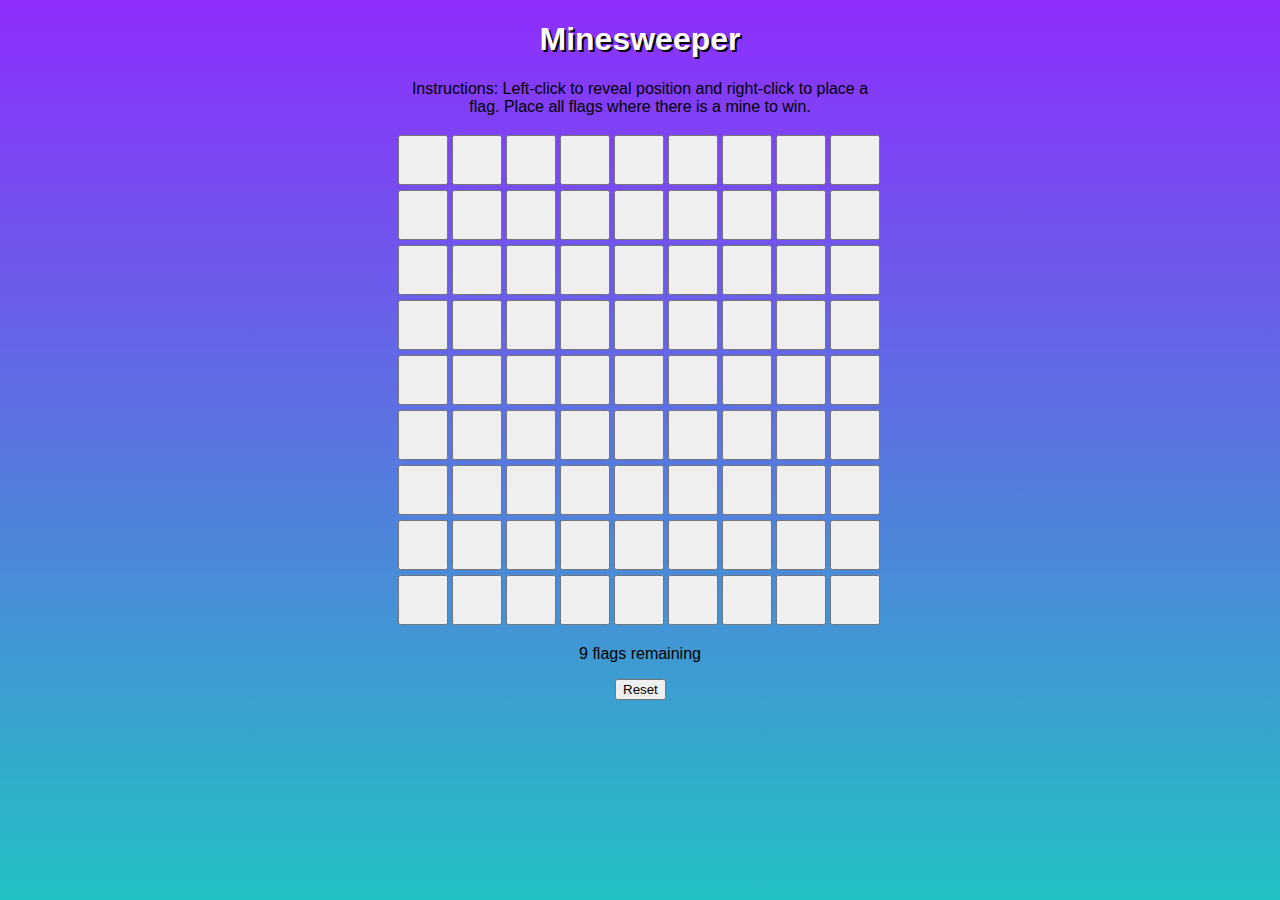
==== commit a8c74dfe: "Adding minesweeper" ====
--- a/index.html
+++ b/index.html
@@ -1,95 +1,16 @@
-<!DOCTYPE HTML>
-<!--
-	Identity by HTML5 UP
-	html5up.net | @ajlkn
-	Free for personal and commercial use under the CCA 3.0 license (html5up.net/license)
--->
-<html>
-	<head>
-		<title>Lucas Bernardes</title>
-		<meta charset="utf-8" />
-		<meta name="viewport" content="width=device-width, initial-scale=1" />
-		<!--[if lte IE 8]><script src="assets/js/html5shiv.js"></script><![endif]-->
-		<link rel="stylesheet" href="assets/css/main.css" />
-		<!--[if lte IE 9]><link rel="stylesheet" href="assets/css/ie9.css" /><![endif]-->
-		<!--[if lte IE 8]><link rel="stylesheet" href="assets/css/ie8.css" /><![endif]-->
-		<noscript><link rel="stylesheet" href="assets/css/noscript.css" /></noscript>
-	</head>
-	<body class="is-loading">
-
-		<!-- Wrapper -->
-			<div id="wrapper">
-
-				<!-- Main -->
-					<section id="main">
-						<header>
-							<span class="avatar"><img src="images/avatar.jpg" alt="" /></span>
-							<h1>Lucas Bernardes</h1>
-							<p>Desenvolvedor</p>
-						</header>
-						<!--
-						<hr />
-						<h2>Extra Stuff!</h2>
-						<form method="post" action="#">
-							<div class="field">
-								<input type="text" name="name" id="name" placeholder="Name" />
-							</div>
-							<div class="field">
-								<input type="email" name="email" id="email" placeholder="Email" />
-							</div>
-							<div class="field">
-								<div class="select-wrapper">
-									<select name="department" id="department">
-										<option value="">Department</option>
-										<option value="sales">Sales</option>
-										<option value="tech">Tech Support</option>
-										<option value="null">/dev/null</option>
-									</select>
-								</div>
-							</div>
-							<div class="field">
-								<textarea name="message" id="message" placeholder="Message" rows="4"></textarea>
-							</div>
-							<div class="field">
-								<input type="checkbox" id="human" name="human" /><label for="human">I'm a human</label>
-							</div>
-							<div class="field">
-								<label>But are you a robot?</label>
-								<input type="radio" id="robot_yes" name="robot" /><label for="robot_yes">Yes</label>
-								<input type="radio" id="robot_no" name="robot" /><label for="robot_no">No</label>
-							</div>
-							<ul class="actions">
-								<li><a href="#" class="button">Get Started</a></li>
-							</ul>
-						</form>
-						<hr />
-						-->
-						<footer>
-							<ul class="icons">
-								<li><a href="https://www.facebook.com/lucascbernardes" class="fa-facebook">Facebook</a></li>
-								<li><a href="https://www.linkedin.com/in/lucas-correia-bernardes-492986103" class="fa-linkedin">LinkedIn</a></li>
-								<li><a href="https://github.com/lucascb" class="fa-github">Github</a></li>
-							</ul>
-						</footer>
-					</section>
-
-				<!-- Footer -->
-					<footer id="footer">
-						<ul class="copyright">
-							<li>Design: <a href="http://html5up.net">HTML5 UP</a></li>
-						</ul>
-					</footer>
-
-			</div>
-
-		<!-- Scripts -->
-			<!--[if lte IE 8]><script src="assets/js/respond.min.js"></script><![endif]-->
-			<script>
-				if ('addEventListener' in window) {
-					window.addEventListener('load', function() { document.body.className = document.body.className.replace(/\bis-loading\b/, ''); });
-					document.body.className += (navigator.userAgent.match(/(MSIE|rv:11\.0)/) ? ' is-ie' : '');
-				}
-			</script>
-
-	</body>
-</html>
+<!DOCTYPE html>
+<html lang="en">
+  <head>
+    <meta charset='utf-8'>
+    <meta name="viewport" content="width=device-width,initial-scale=1">
+    <link href="style.css" rel="stylesheet">
+    <title>Minesweeper</title>
+  </head>
+  <body>
+    <noscript>
+      minesweeper-cljs is a JavaScript app. Please enable JavaScript to continue.
+    </noscript>
+    <div id="app"></div>
+    <script src="/js/compiled/app.js"></script>
+  </body>
+</html>
--- a/style.css
+++ b/style.css
@@ -0,0 +1,46 @@
+html {
+  min-height: 100%;
+}
+
+body {
+  font-family: 'Lucida Sans', 'Lucida Sans Regular', 'Lucida Grande', 'Lucida Sans Unicode', Geneva, Verdana, sans-serif;
+  background: rgb(34,193,195);
+  background: linear-gradient(0deg, rgba(34,193,195,1) 0%, rgba(142,45,253,1) 100%);
+}
+
+#app {
+  max-width: 490px;
+  margin: auto;
+}
+
+.grid-button {
+  width: 50px;
+  height: 50px;
+}
+
+.grid-button-mine {
+  background-color:rgb(255, 0, 0);
+}
+
+.grid-button-empty {
+  background-color:rgb(255, 176, 237);
+}
+
+.grid-button-number {
+  background-color:rgb(255, 125, 225);
+}
+
+h1 {
+  color: white;
+  text-shadow: 2px 2px black;
+  text-align: center;
+}
+
+p {
+  text-align: center;
+}
+
+#reset-button {
+  max-width: 50px;
+  margin: auto;
+}
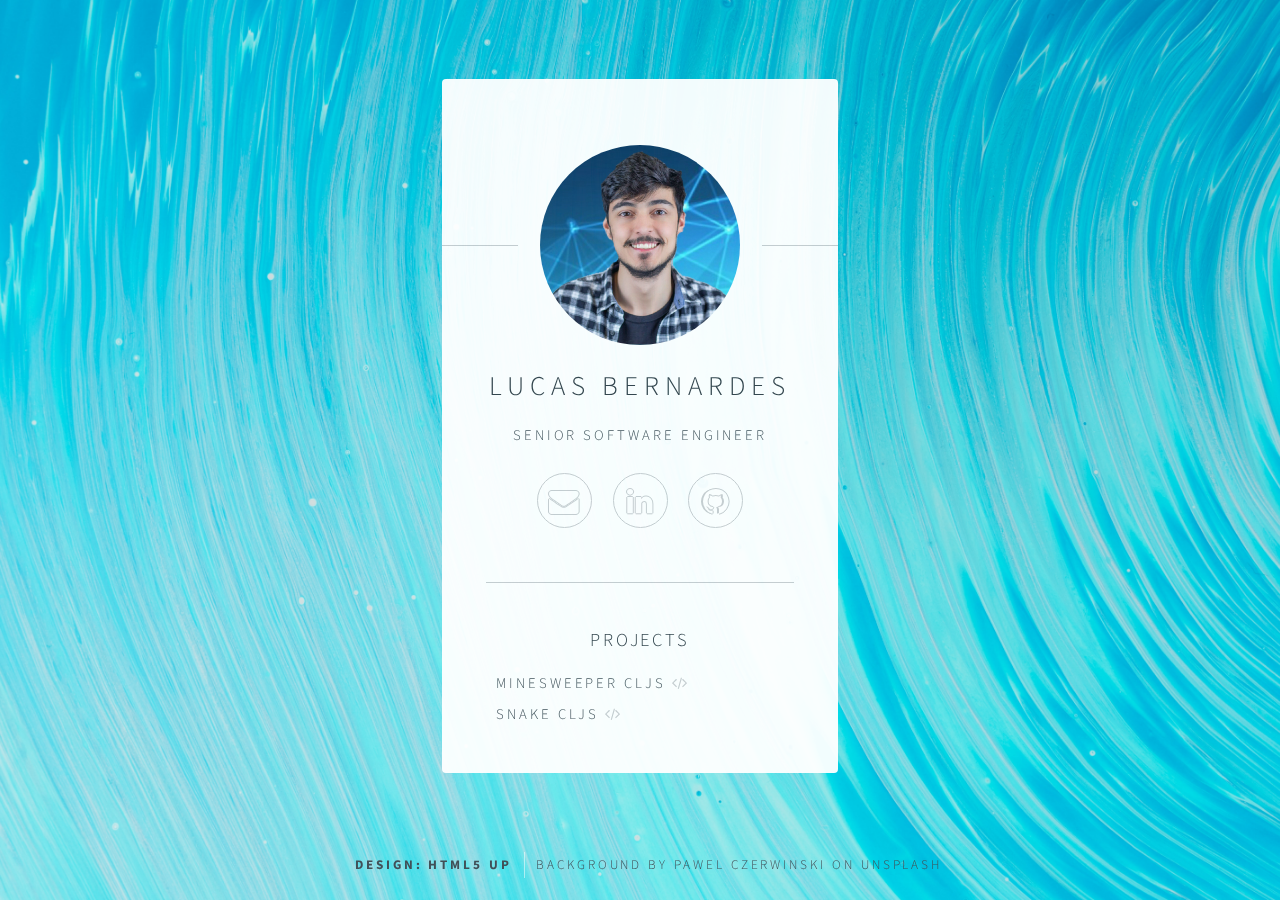
==== commit b7bab035: "New homepage" ====
--- a/index.html
+++ b/index.html
@@ -1,16 +1,85 @@
-<!DOCTYPE html>
-<html lang="en">
-  <head>
-    <meta charset='utf-8'>
-    <meta name="viewport" content="width=device-width,initial-scale=1">
-    <link href="style.css" rel="stylesheet">
-    <title>Minesweeper</title>
-  </head>
-  <body>
-    <noscript>
-      minesweeper-cljs is a JavaScript app. Please enable JavaScript to continue.
-    </noscript>
-    <div id="app"></div>
-    <script src="/js/compiled/app.js"></script>
-  </body>
-</html>
+<!DOCTYPE HTML>
+<!--
+	Identity by HTML5 UP
+	html5up.net | @ajlkn
+	Free for personal and commercial use under the CCA 3.0 license (html5up.net/license)
+-->
+<html>
+	<head>
+		<title>Lucas Bernardes</title>
+		<meta charset="utf-8" />
+		<meta name="viewport" content="width=device-width, initial-scale=1" />
+		<!--[if lte IE 8]><script src="assets/js/html5shiv.js"></script><![endif]-->
+		<link rel="stylesheet" href="assets/css/main.css" />
+		<!--[if lte IE 9]><link rel="stylesheet" href="assets/css/ie9.css" /><![endif]-->
+		<!--[if lte IE 8]><link rel="stylesheet" href="assets/css/ie8.css" /><![endif]-->
+		<noscript><link rel="stylesheet" href="assets/css/noscript.css" /></noscript>
+	</head>
+	<body class="is-loading">
+		<!-- Wrapper -->
+			<div id="wrapper">
+
+				<!-- Main -->
+					<section id="main">
+						<header>
+							<span class="avatar"><img src="images/avatar.jpeg" alt="" width="200" height="200" /></span>
+							<h1>Lucas Bernardes</h1>
+							<p>Senior Software Engineer</p>
+						</header>
+
+						<div>
+							<ul class="icons">
+                <li><a href="mailto:lucascbernardes@live.com" class="fa-envelope">Email</a></li>
+								<li><a href="http://linkedin.com/in/lucascbernardes/?locale=en_US" class="fa-linkedin">LinkedIn</a></li>
+								<li><a href="https://github.com/lucascb" class="fa-github">Github</a></li>
+							</ul>
+						</div>
+
+						<hr />
+
+            <div>
+              <table>
+                <thead>
+                  <h2>Projects</h2>
+                </thead>
+                <tbody>
+                  <tr>
+                    <td>
+                      <a href="./projects/minesweeper-cljs/index.html" target="_self">Minesweeper Cljs</a>
+                      <a href="https://github.com/lucascb/minesweeper-cljs" class="source-code fa-code"></a>
+                  </td>
+                  </tr>
+                  <tr>
+                    <td>
+                      <a href="./projects/snake-cljs/index.html" target="_self">Snake Cljs</a>
+                      <a href="https://github.com/lucascb/snake-cljs" class="source-code fa-code"></a>
+                    </td>
+                  </tr>
+                </tbody>
+              </table>
+            </div>
+						
+					</section>
+
+				<!-- Footer -->
+					<footer id="footer">
+						<ul class="copyright">
+							<li>Design: <a href="http://html5up.net">HTML5 UP</a></li>
+              <li>Background by <a href="https://unsplash.com/@pawel_czerwinski?utm_source=unsplash&utm_medium=referral&utm_content=creditCopyText">Pawel Czerwinski</a> on <a href="https://unsplash.com/collections/10591125/pawel-czerwinski?utm_source=unsplash&utm_medium=referral&utm_content=creditCopyText">Unsplash</a>
+              </li>
+						</ul>
+					</footer>
+
+			</div>
+
+		<!-- Scripts -->
+			<!--[if lte IE 8]><script src="assets/js/respond.min.js"></script><![endif]-->
+			<script>
+				if ('addEventListener' in window) {
+					window.addEventListener('load', function() { document.body.className = document.body.className.replace(/\bis-loading\b/, ''); });
+					document.body.className += (navigator.userAgent.match(/(MSIE|rv:11\.0)/) ? ' is-ie' : '');
+				}
+			</script>
+
+	</body>
+</html>
--- a/assets/css/main.css
+++ b/assets/css/main.css
@@ -0,0 +1,983 @@
+@charset "UTF-8";
+@import url(font-awesome.min.css);
+@import url("https://fonts.googleapis.com/css?family=Source+Sans+Pro:300");
+
+/*
+	Identity by HTML5 UP
+	html5up.net | @ajlkn
+	Free for personal and commercial use under the CCA 3.0 license (html5up.net/license)
+*/
+
+/* Reset */
+
+html,
+body,
+div,
+span,
+applet,
+object,
+iframe,
+h1,
+h2,
+h3,
+h4,
+h5,
+h6,
+p,
+blockquote,
+pre,
+a,
+abbr,
+acronym,
+address,
+big,
+cite,
+code,
+del,
+dfn,
+em,
+img,
+ins,
+kbd,
+q,
+s,
+samp,
+small,
+strike,
+strong,
+sub,
+sup,
+tt,
+var,
+b,
+u,
+i,
+center,
+dl,
+dt,
+dd,
+ol,
+ul,
+li,
+fieldset,
+form,
+label,
+legend,
+table,
+caption,
+tbody,
+tfoot,
+thead,
+tr,
+th,
+td,
+article,
+aside,
+canvas,
+details,
+embed,
+figure,
+figcaption,
+footer,
+header,
+hgroup,
+menu,
+nav,
+output,
+ruby,
+section,
+summary,
+time,
+mark,
+audio,
+video {
+	margin: 0;
+	padding: 0;
+	border: 0;
+	font-size: 100%;
+	font: inherit;
+	vertical-align: baseline;
+}
+
+article,
+aside,
+details,
+figcaption,
+figure,
+footer,
+header,
+hgroup,
+menu,
+nav,
+section {
+	display: block;
+}
+
+body {
+	line-height: 1;
+}
+
+ol,
+ul {
+	list-style: none;
+}
+
+blockquote,
+q {
+	quotes: none;
+}
+
+blockquote:before,
+blockquote:after,
+q:before,
+q:after {
+	content: '';
+	content: none;
+}
+
+table {
+	border-collapse: collapse;
+	border-spacing: 0;
+}
+
+body {
+	-webkit-text-size-adjust: none;
+}
+
+/* Box Model */
+
+*,
+*:before,
+*:after {
+	-moz-box-sizing: border-box;
+	-webkit-box-sizing: border-box;
+	box-sizing: border-box;
+}
+
+/* Basic */
+
+@media screen and (max-width: 480px) {
+
+	html,
+	body {
+		min-width: 320px;
+	}
+
+}
+
+body.is-loading *,
+body.is-loading *:before,
+body.is-loading *:after {
+	-moz-animation: none !important;
+	-webkit-animation: none !important;
+	-ms-animation: none !important;
+	animation: none !important;
+	-moz-transition: none !important;
+	-webkit-transition: none !important;
+	-ms-transition: none !important;
+	transition: none !important;
+}
+
+html {
+	height: 100%;
+}
+
+body {
+	height: 100%;
+	background-image: url("../../images/bg.jpg");
+	background-size: cover;
+	background-position: bottom center;
+	background-attachment: fixed;
+}
+
+body:after {
+	content: '';
+	display: block;
+	position: fixed;
+	top: 0;
+	left: 0;
+	width: 100%;
+	height: inherit;
+	opacity: 0;
+	z-index: 1;
+	background-color: #ffffff;
+	background-image: url("../../images/bg.jpg");
+	background-size: cover;
+	background-position: center center;
+	-moz-transition: opacity 1.75s ease-out;
+	-webkit-transition: opacity 1.75s ease-out;
+	-ms-transition: opacity 1.75s ease-out;
+	transition: opacity 1.75s ease-out;
+}
+
+body.is-loading:after {
+	opacity: 1;
+}
+
+/* Type */
+
+body,
+input,
+select,
+textarea {
+	color: #414f57;
+	font-family: "Source Sans Pro", Helvetica, sans-serif;
+	font-size: 14pt;
+	font-weight: 300;
+	line-height: 2;
+	letter-spacing: 0.2em;
+	text-transform: uppercase;
+}
+
+@media screen and (max-width: 1680px) {
+
+	body,
+	input,
+	select,
+	textarea {
+		font-size: 11pt;
+	}
+
+}
+
+@media screen and (max-width: 480px) {
+
+	body,
+	input,
+	select,
+	textarea {
+		font-size: 10pt;
+		line-height: 1.75;
+	}
+
+}
+
+a {
+	-moz-transition: color 0.2s ease, border-color 0.2s ease;
+	-webkit-transition: color 0.2s ease, border-color 0.2s ease;
+	-ms-transition: color 0.2s ease, border-color 0.2s ease;
+	transition: color 0.2s ease, border-color 0.2s ease;
+	color: inherit;
+	text-decoration: none;
+}
+
+a:before {
+	-moz-transition: color 0.2s ease, text-shadow 0.2s ease;
+	-webkit-transition: color 0.2s ease, text-shadow 0.2s ease;
+	-ms-transition: color 0.2s ease, text-shadow 0.2s ease;
+	transition: color 0.2s ease, text-shadow 0.2s ease;
+}
+
+a:hover {
+	color: #00eeff;
+}
+
+strong,
+b {
+	color: #313f47;
+}
+
+em,
+i {
+	font-style: italic;
+}
+
+p {
+	margin: 0 0 1.5em 0;
+}
+
+h1,
+h2,
+h3,
+h4,
+h5,
+h6 {
+	color: #313f47;
+	line-height: 1.5;
+	margin: 0 0 0.75em 0;
+}
+
+h1 a,
+h2 a,
+h3 a,
+h4 a,
+h5 a,
+h6 a {
+	color: inherit;
+	text-decoration: none;
+}
+
+h1 {
+	font-size: 1.85em;
+	letter-spacing: 0.22em;
+	margin: 0 0 0.525em 0;
+}
+
+h2 {
+	font-size: 1.25em;
+}
+
+h3 {
+	font-size: 1em;
+}
+
+h4 {
+	font-size: 1em;
+}
+
+h5 {
+	font-size: 1em;
+}
+
+h6 {
+	font-size: 1em;
+}
+
+@media screen and (max-width: 480px) {
+
+	h1 {
+		font-size: 1.65em;
+	}
+
+}
+
+sub {
+	font-size: 0.8em;
+	position: relative;
+	top: 0.5em;
+}
+
+sup {
+	font-size: 0.8em;
+	position: relative;
+	top: -0.5em;
+}
+
+hr {
+	border: 0;
+	border-bottom: solid 1px #c8cccf;
+	margin: 3em 0;
+}
+
+/* Form */
+
+form {
+	margin: 0 0 1.5em 0;
+}
+
+form>.field {
+	margin: 0 0 1.5em 0;
+}
+
+form>.field> :last-child {
+	margin-bottom: 0;
+}
+
+label {
+	color: #313f47;
+	display: block;
+	font-size: 0.9em;
+	margin: 0 0 0.75em 0;
+}
+
+input[type="text"],
+input[type="password"],
+input[type="email"],
+input[type="tel"],
+select,
+textarea {
+	-moz-appearance: none;
+	-webkit-appearance: none;
+	-ms-appearance: none;
+	appearance: none;
+	border-radius: 4px;
+	border: solid 1px #c8cccf;
+	color: inherit;
+	display: block;
+	outline: 0;
+	padding: 0 1em;
+	text-decoration: none;
+	width: 100%;
+}
+
+input[type="text"]:invalid,
+input[type="password"]:invalid,
+input[type="email"]:invalid,
+input[type="tel"]:invalid,
+select:invalid,
+textarea:invalid {
+	box-shadow: none;
+}
+
+input[type="text"]:focus,
+input[type="password"]:focus,
+input[type="email"]:focus,
+input[type="tel"]:focus,
+select:focus,
+textarea:focus {
+	border-color: #00eeff;
+}
+
+.select-wrapper {
+	text-decoration: none;
+	display: block;
+	position: relative;
+}
+
+.select-wrapper:before {
+	content: "";
+	-moz-osx-font-smoothing: grayscale;
+	-webkit-font-smoothing: antialiased;
+	font-family: FontAwesome;
+	font-style: normal;
+	font-weight: normal;
+	text-transform: none !important;
+}
+
+.select-wrapper:before {
+	color: #c8cccf;
+	display: block;
+	height: 2.75em;
+	line-height: 2.75em;
+	pointer-events: none;
+	position: absolute;
+	right: 0;
+	text-align: center;
+	top: 0;
+	width: 2.75em;
+}
+
+.select-wrapper select::-ms-expand {
+	display: none;
+}
+
+input[type="text"],
+input[type="password"],
+input[type="email"],
+select {
+	height: 2.75em;
+}
+
+textarea {
+	padding: 0.75em 1em;
+}
+
+input[type="checkbox"],
+input[type="radio"] {
+	-moz-appearance: none;
+	-webkit-appearance: none;
+	-ms-appearance: none;
+	appearance: none;
+	display: block;
+	float: left;
+	margin-right: -2em;
+	opacity: 0;
+	width: 1em;
+	z-index: -1;
+}
+
+input[type="checkbox"]+label,
+input[type="radio"]+label {
+	text-decoration: none;
+	color: #414f57;
+	cursor: pointer;
+	display: inline-block;
+	font-size: 1em;
+	font-weight: 300;
+	padding-left: 2.4em;
+	padding-right: 0.75em;
+	position: relative;
+}
+
+input[type="checkbox"]+label:before,
+input[type="radio"]+label:before {
+	-moz-osx-font-smoothing: grayscale;
+	-webkit-font-smoothing: antialiased;
+	font-family: FontAwesome;
+	font-style: normal;
+	font-weight: normal;
+	text-transform: none !important;
+}
+
+input[type="checkbox"]+label:before,
+input[type="radio"]+label:before {
+	border-radius: 4px;
+	border: solid 1px #c8cccf;
+	content: '';
+	display: inline-block;
+	height: 1.65em;
+	left: 0;
+	line-height: 1.58125em;
+	position: absolute;
+	text-align: center;
+	top: 0.15em;
+	width: 1.65em;
+}
+
+input[type="checkbox"]:checked+label:before,
+input[type="radio"]:checked+label:before {
+	color: #00eeff;
+	content: '\f00c';
+}
+
+input[type="checkbox"]:focus+label:before,
+input[type="radio"]:focus+label:before {
+	border-color: #00eeff;
+}
+
+input[type="checkbox"]+label:before {
+	border-radius: 4px;
+}
+
+input[type="radio"]+label:before {
+	border-radius: 100%;
+}
+
+::-webkit-input-placeholder {
+	color: #616f77 !important;
+	opacity: 1.0;
+}
+
+:-moz-placeholder {
+	color: #616f77 !important;
+	opacity: 1.0;
+}
+
+::-moz-placeholder {
+	color: #616f77 !important;
+	opacity: 1.0;
+}
+
+:-ms-input-placeholder {
+	color: #616f77 !important;
+	opacity: 1.0;
+}
+
+.formerize-placeholder {
+	color: #616f77 !important;
+	opacity: 1.0;
+}
+
+/* Icon */
+
+.icon {
+	text-decoration: none;
+	position: relative;
+	border-bottom: none;
+}
+
+.icon:before {
+	-moz-osx-font-smoothing: grayscale;
+	-webkit-font-smoothing: antialiased;
+	font-family: FontAwesome;
+	font-style: normal;
+	font-weight: normal;
+	text-transform: none !important;
+}
+
+.icon>.label {
+	display: none;
+}
+
+/* List */
+
+ol {
+	list-style: decimal;
+	margin: 0 0 1.5em 0;
+	padding-left: 1.25em;
+}
+
+ol li {
+	padding-left: 0.25em;
+}
+
+ul {
+	list-style: disc;
+	margin: 0 0 1.5em 0;
+	padding-left: 1em;
+}
+
+ul li {
+	padding-left: 0.5em;
+}
+
+ul.alt {
+	list-style: none;
+	padding-left: 0;
+}
+
+ul.alt li {
+	border-top: solid 1px #c8cccf;
+	padding: 0.5em 0;
+}
+
+ul.alt li:first-child {
+	border-top: 0;
+	padding-top: 0;
+}
+
+ul.icons {
+	cursor: default;
+	list-style: none;
+	padding-left: 0;
+	margin-top: -0.675em;
+}
+
+ul.icons li {
+	display: inline-block;
+	padding: 0.675em 0.5em;
+}
+
+ul.icons li a {
+	text-decoration: none;
+	position: relative;
+	display: block;
+	width: 3.75em;
+	height: 3.75em;
+	border-radius: 100%;
+	border: solid 1px #c8cccf;
+	line-height: 3.75em;
+	overflow: hidden;
+	text-align: center;
+	text-indent: 3.75em;
+	white-space: nowrap;
+}
+
+ul.icons li a:before {
+	-moz-osx-font-smoothing: grayscale;
+	-webkit-font-smoothing: antialiased;
+	font-family: FontAwesome;
+	font-style: normal;
+	font-weight: normal;
+	text-transform: none !important;
+}
+
+ul.icons li a:before {
+	color: #ffffff;
+	text-shadow: 1.25px 0px 0px #c8cccf, -1.25px 0px 0px #c8cccf, 0px 1.25px 0px #c8cccf, 0px -1.25px 0px #c8cccf;
+}
+
+ul.icons li a:hover:before {
+	text-shadow: 1.25px 0px 0px #00eeff, -1.25px 0px 0px #00eeff, 0px 1.25px 0px #00eeff, 0px -1.25px 0px #00eeff;
+}
+
+ul.icons li a:before {
+	position: absolute;
+	top: 0;
+	left: 0;
+	width: inherit;
+	height: inherit;
+	font-size: 1.85rem;
+	line-height: inherit;
+	text-align: center;
+	text-indent: 0;
+}
+
+ul.icons li a:hover {
+	border-color: #00eeff;
+}
+
+@media screen and (max-width: 480px) {
+
+	ul.icons li a:before {
+		font-size: 1.5rem;
+	}
+
+}
+
+ul.actions {
+	cursor: default;
+	list-style: none;
+	padding-left: 0;
+}
+
+ul.actions li {
+	display: inline-block;
+	padding: 0 0.75em 0 0;
+	vertical-align: middle;
+}
+
+ul.actions li:last-child {
+	padding-right: 0;
+}
+
+dl {
+	margin: 0 0 1.5em 0;
+}
+
+dl dt {
+	display: block;
+	margin: 0 0 0.75em 0;
+}
+
+dl dd {
+	margin-left: 1.5em;
+}
+
+/* Button */
+
+input[type="submit"],
+input[type="reset"],
+input[type="button"],
+button,
+.button {
+	-moz-appearance: none;
+	-webkit-appearance: none;
+	-ms-appearance: none;
+	appearance: none;
+	-moz-transition: background-color 0.2s ease-in-out, border-color 0.2s ease-in-out, color 0.2s ease-in-out;
+	-webkit-transition: background-color 0.2s ease-in-out, border-color 0.2s ease-in-out, color 0.2s ease-in-out;
+	-ms-transition: background-color 0.2s ease-in-out, border-color 0.2s ease-in-out, color 0.2s ease-in-out;
+	transition: background-color 0.2s ease-in-out, border-color 0.2s ease-in-out, color 0.2s ease-in-out;
+	display: inline-block;
+	height: 2.75em;
+	line-height: 2.75em;
+	padding: 0 1.5em;
+	background-color: transparent;
+	border-radius: 4px;
+	border: solid 1px #c8cccf;
+	color: #414f57 !important;
+	cursor: pointer;
+	text-align: center;
+	text-decoration: none;
+	white-space: nowrap;
+}
+
+input[type="submit"]:hover,
+input[type="reset"]:hover,
+input[type="button"]:hover,
+button:hover,
+.button:hover {
+	border-color: #00eeff;
+	color: #00eeff !important;
+}
+
+input[type="submit"].icon,
+input[type="reset"].icon,
+input[type="button"].icon,
+button.icon,
+.button.icon {
+	padding-left: 1.35em;
+}
+
+input[type="submit"].icon:before,
+input[type="reset"].icon:before,
+input[type="button"].icon:before,
+button.icon:before,
+.button.icon:before {
+	margin-right: 0.5em;
+}
+
+input[type="submit"].fit,
+input[type="reset"].fit,
+input[type="button"].fit,
+button.fit,
+.button.fit {
+	display: block;
+	width: 100%;
+	margin: 0 0 0.75em 0;
+}
+
+input[type="submit"].small,
+input[type="reset"].small,
+input[type="button"].small,
+button.small,
+.button.small {
+	font-size: 0.8em;
+}
+
+input[type="submit"].big,
+input[type="reset"].big,
+input[type="button"].big,
+button.big,
+.button.big {
+	font-size: 1.35em;
+}
+
+input[type="submit"].disabled,
+input[type="submit"]:disabled,
+input[type="reset"].disabled,
+input[type="reset"]:disabled,
+input[type="button"].disabled,
+input[type="button"]:disabled,
+button.disabled,
+button:disabled,
+.button.disabled,
+.button:disabled {
+	-moz-pointer-events: none;
+	-webkit-pointer-events: none;
+	-ms-pointer-events: none;
+	pointer-events: none;
+	opacity: 0.5;
+}
+
+/* Main */
+
+#main {
+	position: relative;
+	max-width: 100%;
+	min-width: 27em;
+	padding: 4.5em 3em 3em 3em;
+	background: #ffffff;
+	border-radius: 4px;
+	cursor: default;
+	opacity: 0.95;
+	text-align: center;
+	-moz-transform-origin: 50% 50%;
+	-webkit-transform-origin: 50% 50%;
+	-ms-transform-origin: 50% 50%;
+	transform-origin: 50% 50%;
+	-moz-transform: rotateX(0deg);
+	-webkit-transform: rotateX(0deg);
+	-ms-transform: rotateX(0deg);
+	transform: rotateX(0deg);
+	-moz-transition: opacity 1s ease, -moz-transform 1s ease;
+	-webkit-transition: opacity 1s ease, -webkit-transform 1s ease;
+	-ms-transition: opacity 1s ease, -ms-transform 1s ease;
+	transition: opacity 1s ease, transform 1s ease;
+}
+
+#main .avatar {
+	position: relative;
+	display: block;
+	margin-bottom: 1.5em;
+}
+
+#main .avatar img {
+	display: block;
+	margin: 0 auto;
+	border-radius: 100%;
+	box-shadow: 0 0 0 1.5em #ffffff;
+}
+
+#main .avatar:before {
+	content: '';
+	display: block;
+	position: absolute;
+	top: 50%;
+	left: -3em;
+	width: calc(100% + 6em);
+	height: 1px;
+	z-index: -1;
+	background: #c8cccf;
+}
+
+@media screen and (max-width: 480px) {
+
+	#main {
+		min-width: 0;
+		width: 100%;
+		padding: 4em 2em 2.5em 2em;
+	}
+
+	#main .avatar:before {
+		left: -2em;
+		width: calc(100% + 4em);
+	}
+
+}
+
+body.is-loading #main {
+	opacity: 0;
+	-moz-transform: rotateX(15deg);
+	-webkit-transform: rotateX(15deg);
+	-ms-transform: rotateX(15deg);
+	transform: rotateX(15deg);
+}
+
+/* Footer */
+
+#footer {
+	-moz-align-self: -moz-flex-end;
+	-webkit-align-self: -webkit-flex-end;
+	-ms-align-self: -ms-flex-end;
+	align-self: flex-end;
+	width: 100%;
+	padding: 1.5em 0 0 0;
+	cursor: default;
+	text-align: center;
+}
+
+#footer .copyright {
+	margin: 0;
+	padding: 0;
+	font-size: 0.9em;
+	list-style: none;
+
+}
+
+#footer .copyright li {
+	display: inline-block;
+	margin: 0 0 0 0.45em;
+	padding: 0 0 0 0.85em;
+	border-left: solid 1px rgba(255, 255, 255, 0.5);
+}
+
+#footer .copyright li:first-child {
+	border-left: 0;
+	font-weight: bold;
+}
+
+/* Wrapper */
+
+#wrapper {
+	display: -moz-flex;
+	display: -webkit-flex;
+	display: -ms-flex;
+	display: flex;
+	-moz-align-items: center;
+	-webkit-align-items: center;
+	-ms-align-items: center;
+	align-items: center;
+	-moz-justify-content: space-between;
+	-webkit-justify-content: space-between;
+	-ms-justify-content: space-between;
+	justify-content: space-between;
+	-moz-flex-direction: column;
+	-webkit-flex-direction: column;
+	-ms-flex-direction: column;
+	flex-direction: column;
+	-moz-perspective: 1000px;
+	-webkit-perspective: 1000px;
+	-ms-perspective: 1000px;
+	perspective: 1000px;
+	position: relative;
+	min-height: 100%;
+	padding: 1.5em;
+	z-index: 2;
+}
+
+#wrapper>* {
+	z-index: 1;
+}
+
+#wrapper:before {
+	content: '';
+	display: block;
+}
+
+@media screen and (max-width: 360px) {
+
+	#wrapper {
+		padding: 0.75em;
+	}
+
+}
+
+body.is-ie #wrapper {
+	height: 100%;
+}
+
+table {
+	border-collapse: separate;
+	border-spacing: 10px 0;
+	text-align: left;
+}
+
+.source-code {
+	font-family: FontAwesome;
+	font-style: normal;
+	font-weight: normal;
+	text-transform: none !important;
+	color: #c8cccf;
+}
--- a/assets/css/ie9.css
+++ b/assets/css/ie9.css
@@ -0,0 +1,41 @@
+/*
+	Identity by HTML5 UP
+	html5up.net | @ajlkn
+	Free for personal and commercial use under the CCA 3.0 license (html5up.net/license)
+*/
+
+/* Basic */
+
+	body {
+		background-image: url("../../images/bg.jpg");
+		background-repeat: no-repeat;
+		background-size: cover;
+		background-position: bottom center;
+		background-attachment: fixed;
+	}
+
+		body:after {
+			display: none;
+		}
+
+/* List */
+
+	ul.icons li a:before {
+		color: #c8cccf;
+	}
+
+	ul.icons li a:hover:before {
+		color: #ff7496;
+	}
+
+/* Wrapper */
+
+	#wrapper {
+		text-align: center;
+	}
+
+/* Main */
+
+	#main {
+		display: inline-block;
+	}--- a/assets/css/ie8.css
+++ b/assets/css/ie8.css
@@ -0,0 +1,36 @@
+/*
+	Identity by HTML5 UP
+	html5up.net | @ajlkn
+	Free for personal and commercial use under the CCA 3.0 license (html5up.net/license)
+*/
+
+/* List */
+
+	ul.icons li a {
+		-ms-behavior: url("assets/js/PIE.htc");
+	}
+
+		ul.icons li a:before {
+			text-align: center;
+			font-size: 26px;
+		}
+
+/* Main */
+
+	#main {
+		-ms-behavior: url("assets/js/PIE.htc");
+	}
+
+		#main .avatar img {
+			-ms-behavior: url("assets/js/PIE.htc");
+		}
+
+/* Footer */
+
+	#footer {
+		color: #fff;
+	}
+
+		#footer .copyright li {
+			border-left: solid 1px #fff;
+		}--- a/assets/css/noscript.css
+++ b/assets/css/noscript.css
@@ -0,0 +1,21 @@
+/*
+	Identity by HTML5 UP
+	html5up.net | @ajlkn
+	Free for personal and commercial use under the CCA 3.0 license (html5up.net/license)
+*/
+
+/* Basic */
+
+	body:after {
+		display: none;
+	}
+
+/* Main */
+
+	#main {
+		-moz-transform: none !important;
+		-webkit-transform: none !important;
+		-ms-transform: none !important;
+		transform: none !important;
+		opacity: 1 !important;
+	}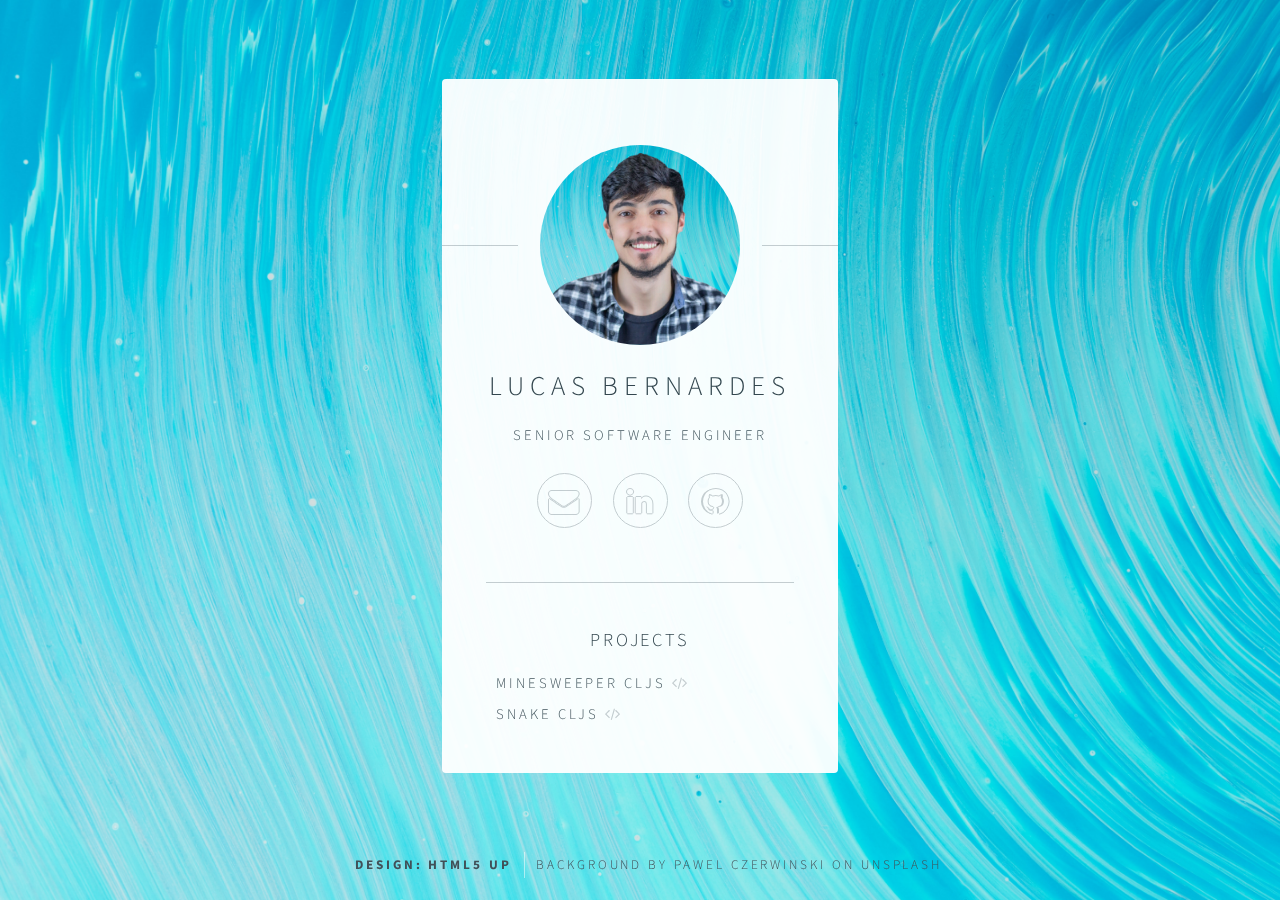
==== commit 15e6450b: "Update avatar and remove old images" ====
--- a/index.html
+++ b/index.html
@@ -22,7 +22,7 @@
 				<!-- Main -->
 					<section id="main">
 						<header>
-							<span class="avatar"><img src="images/avatar.jpeg" alt="" width="200" height="200" /></span>
+							<span class="avatar"><img src="images/avatar.png" alt="" width="200" height="200" /></span>
 							<h1>Lucas Bernardes</h1>
 							<p>Senior Software Engineer</p>
 						</header>
